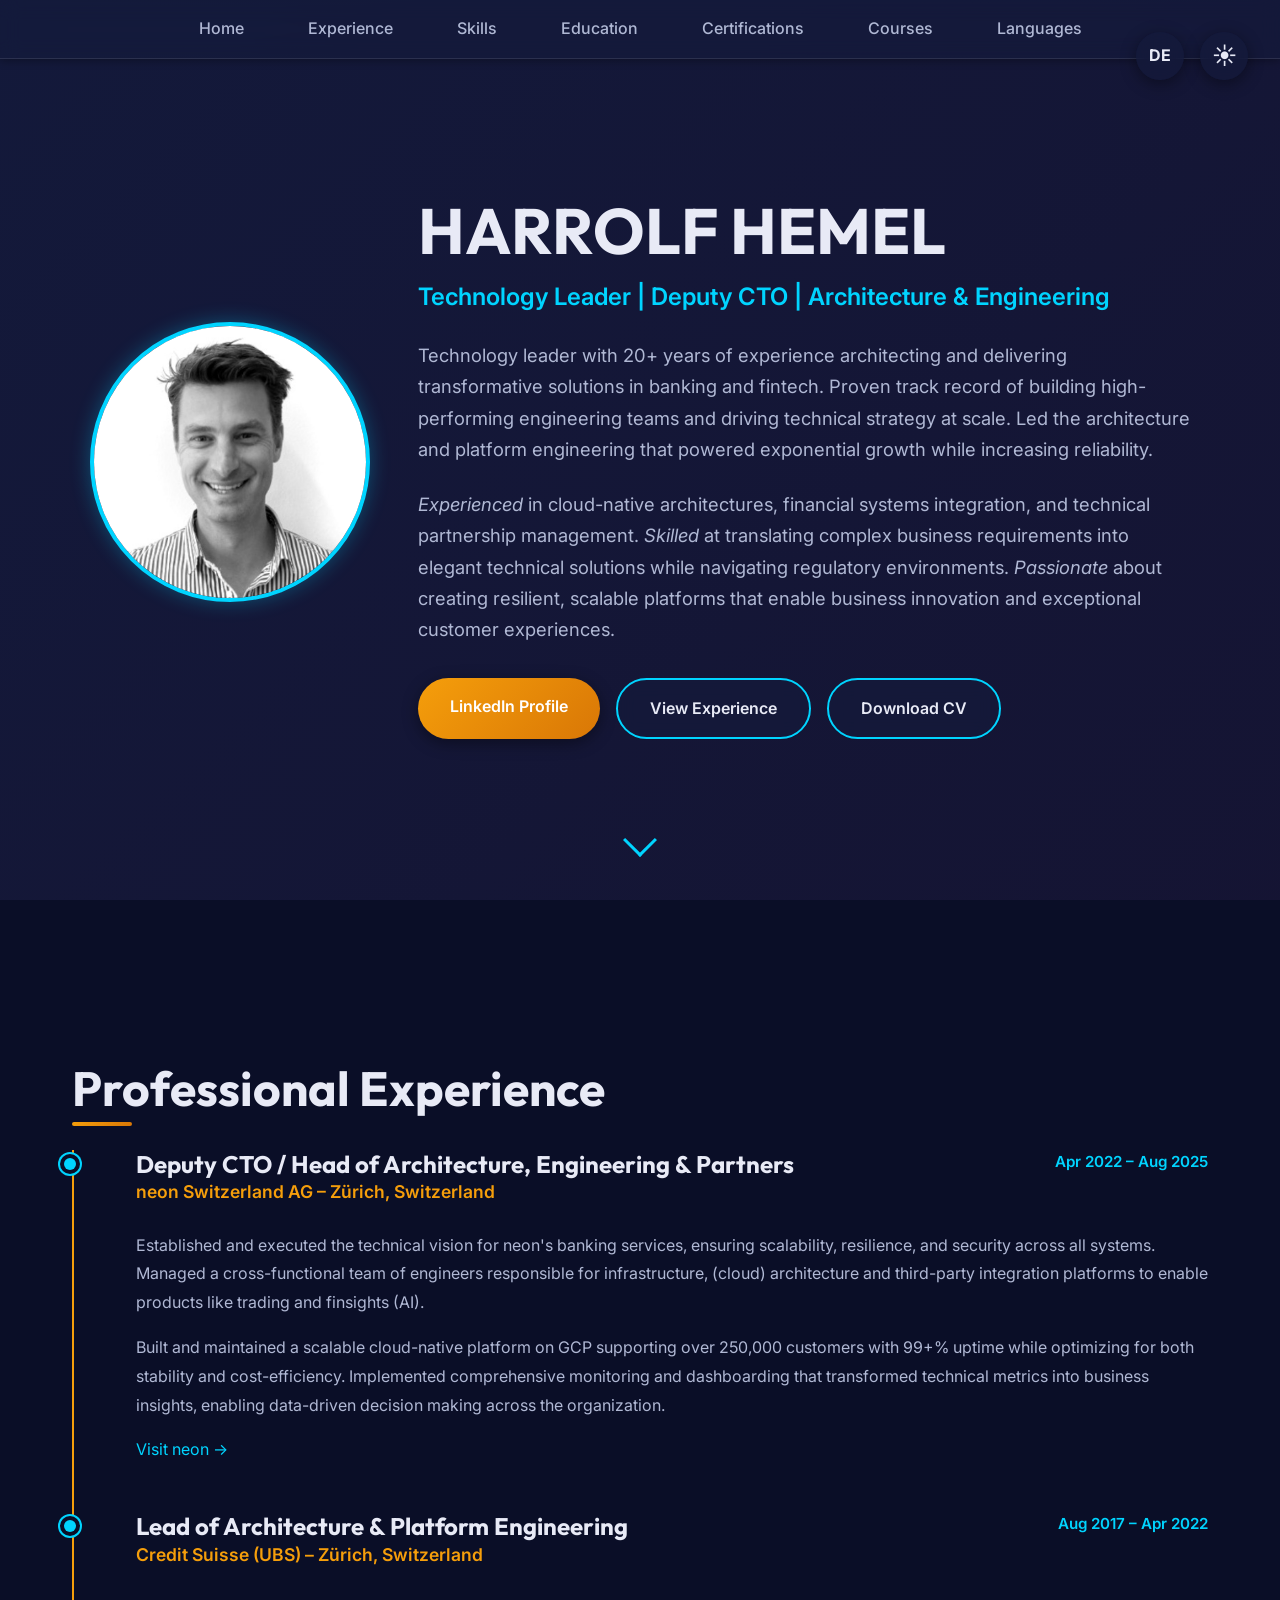
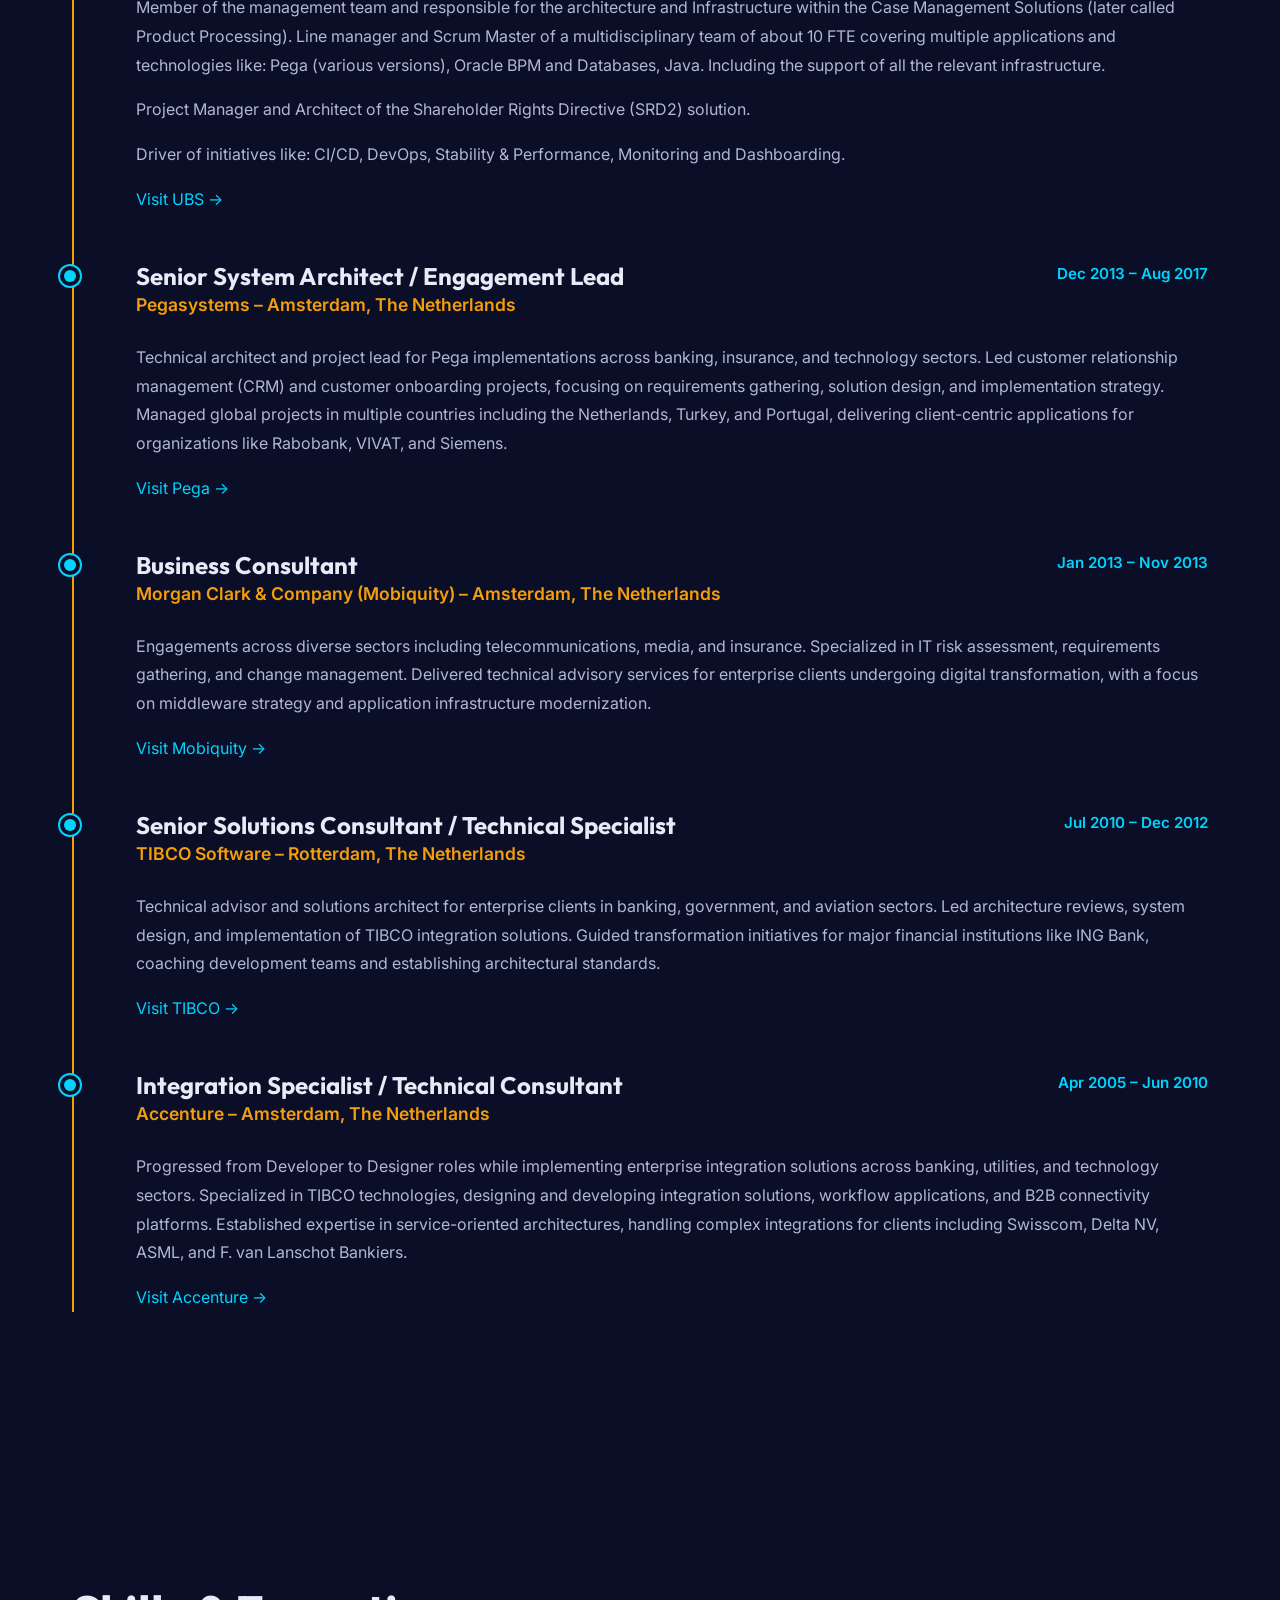
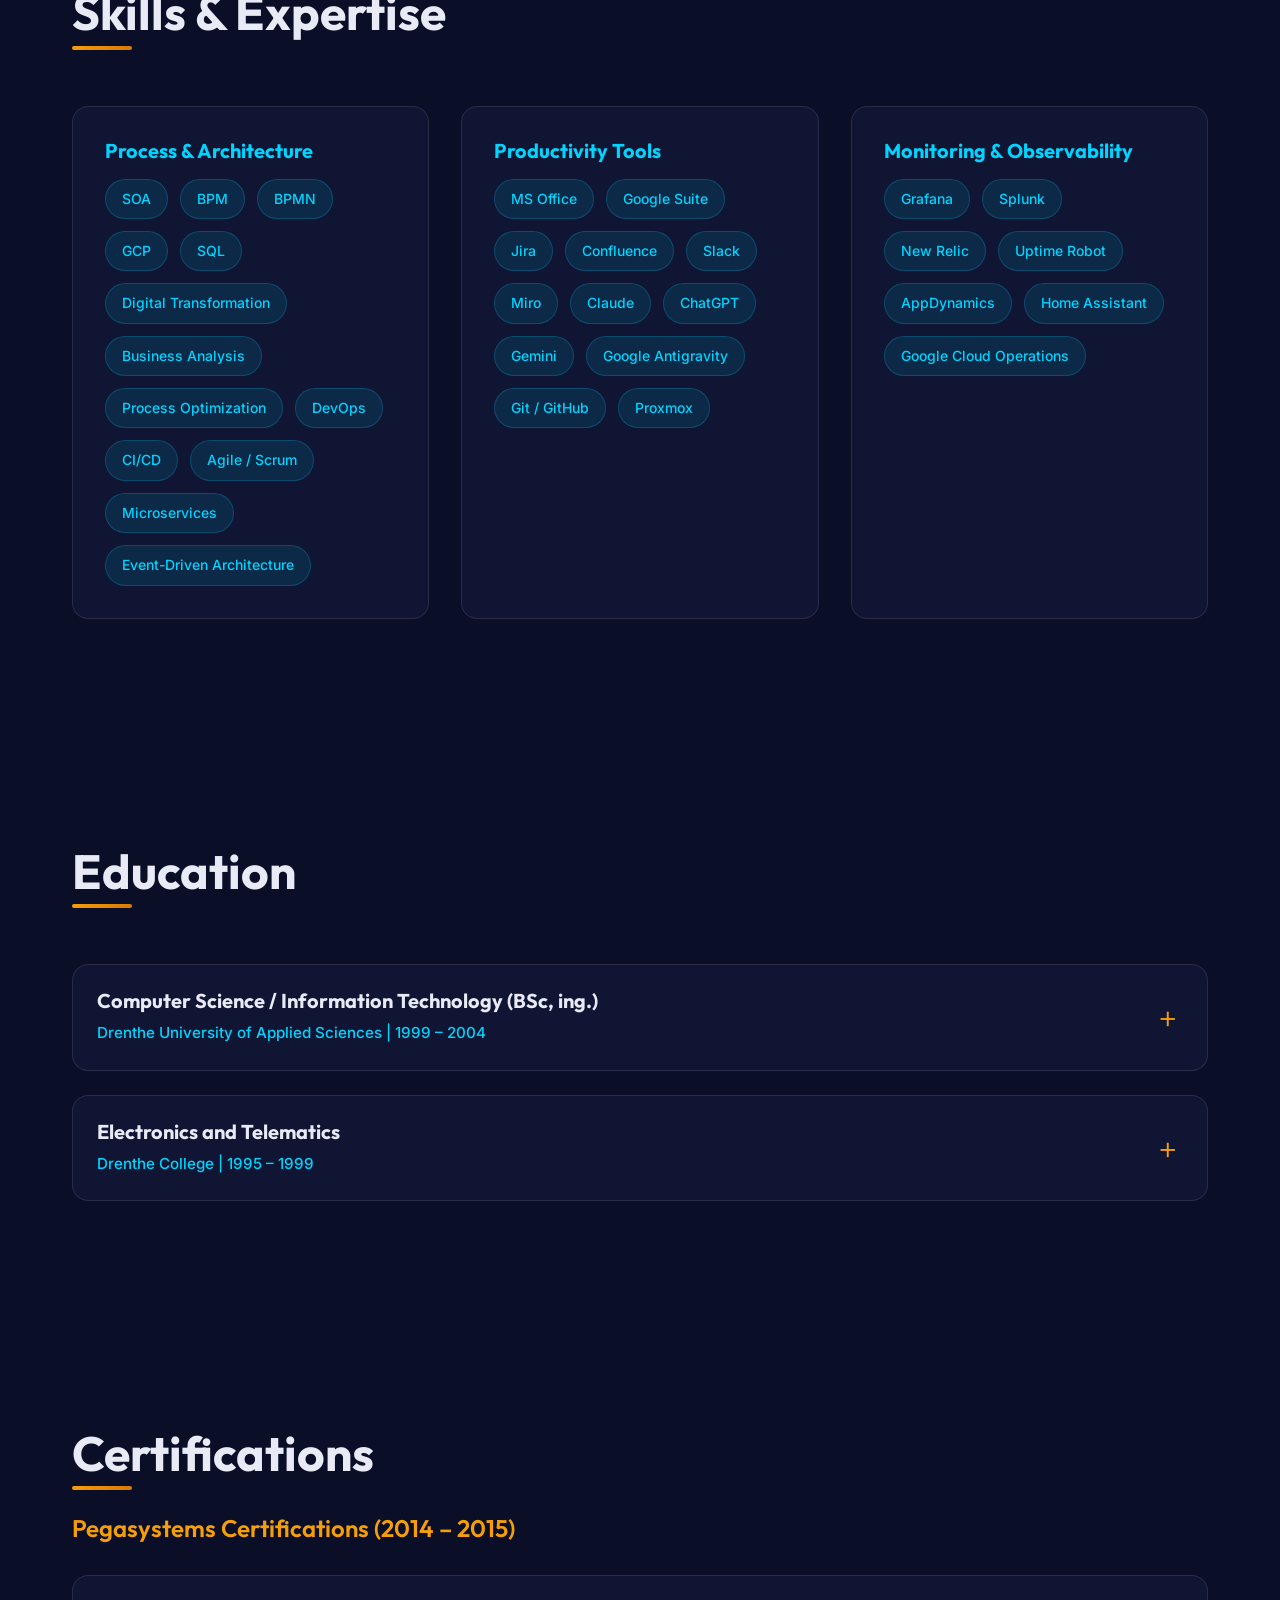
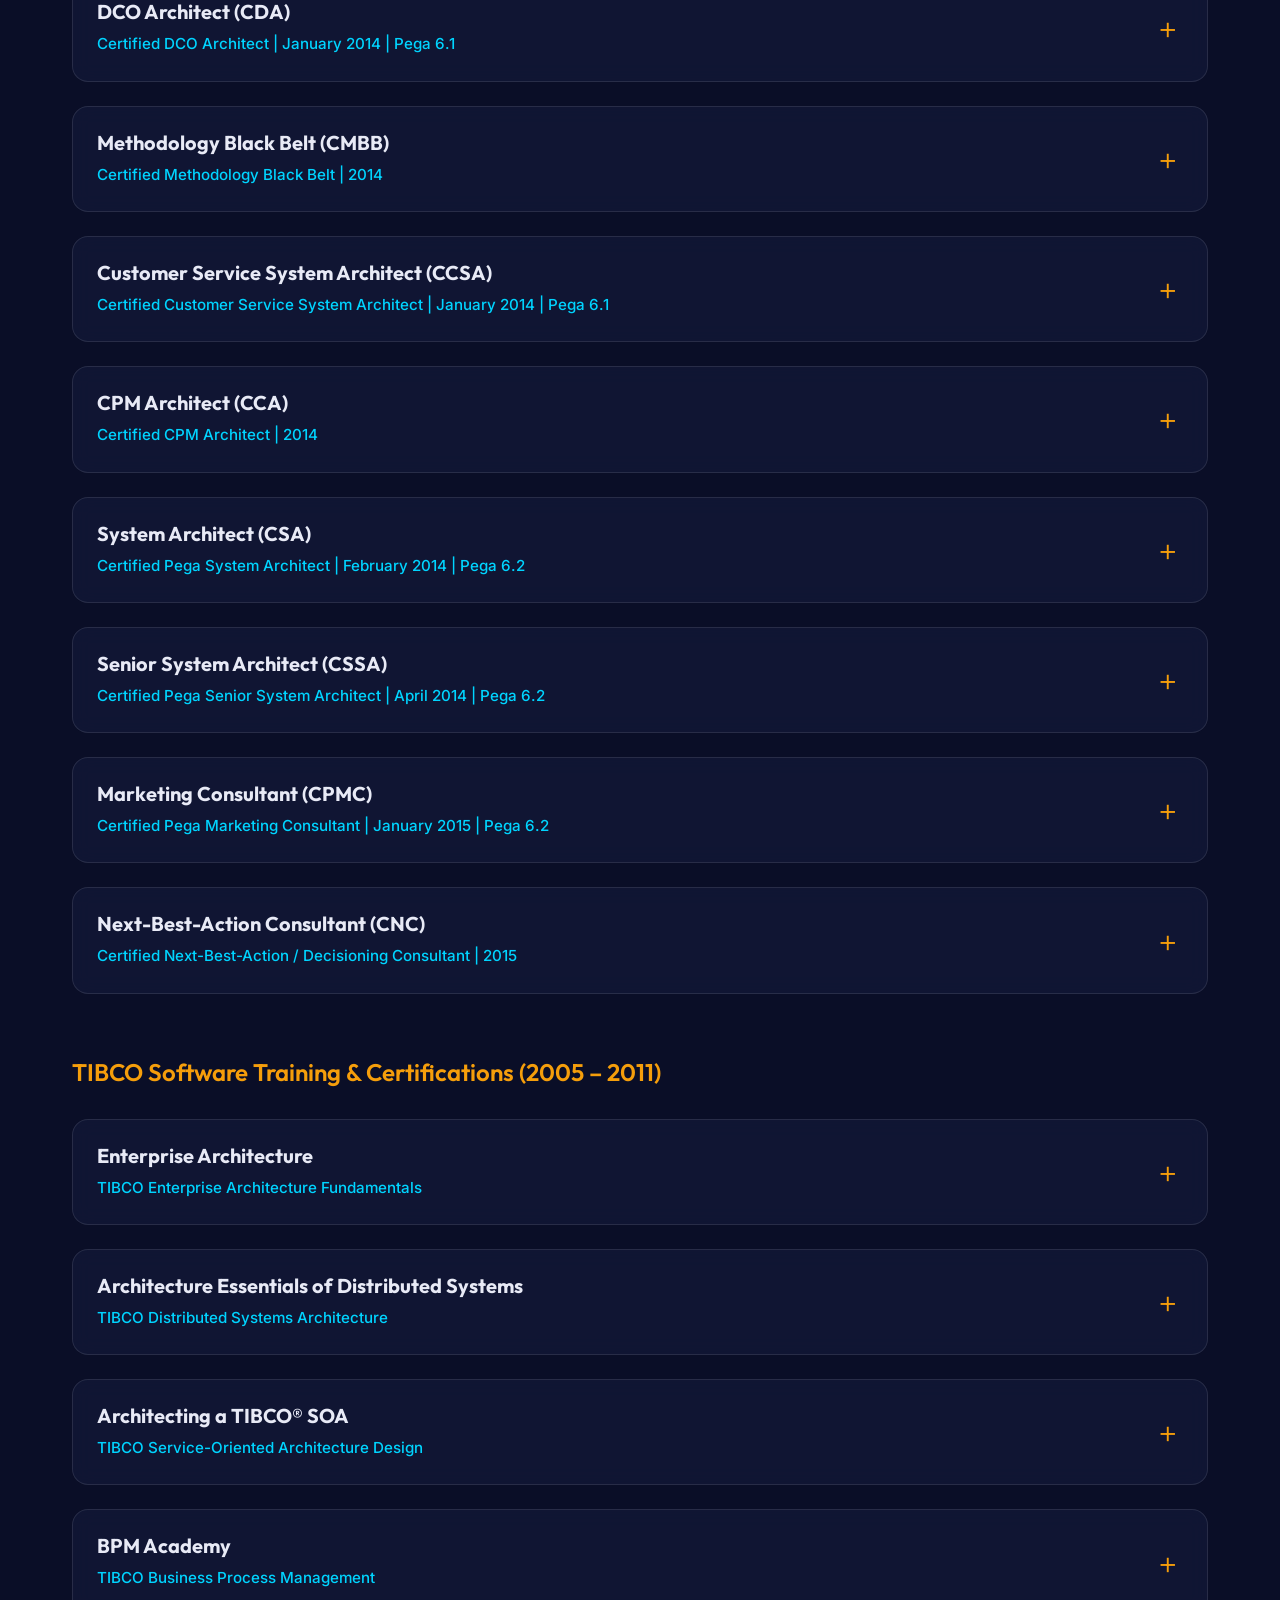
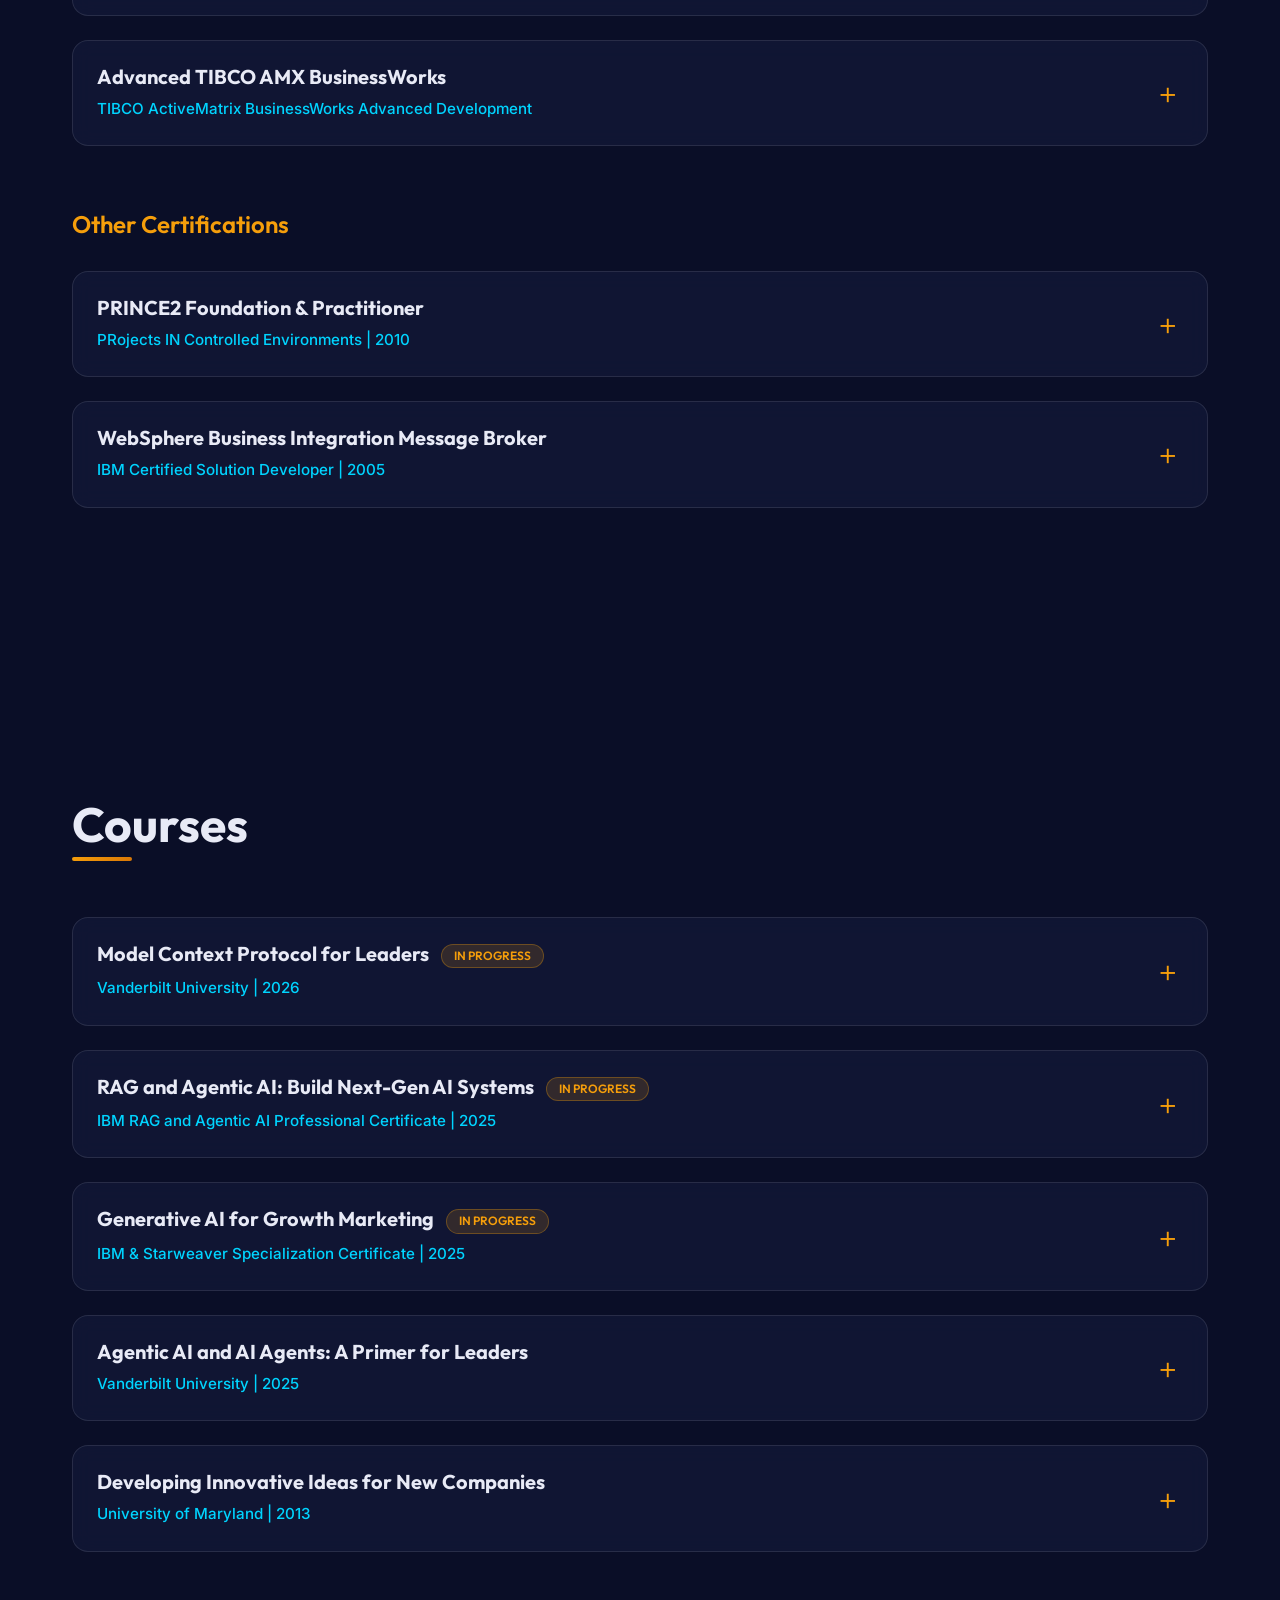
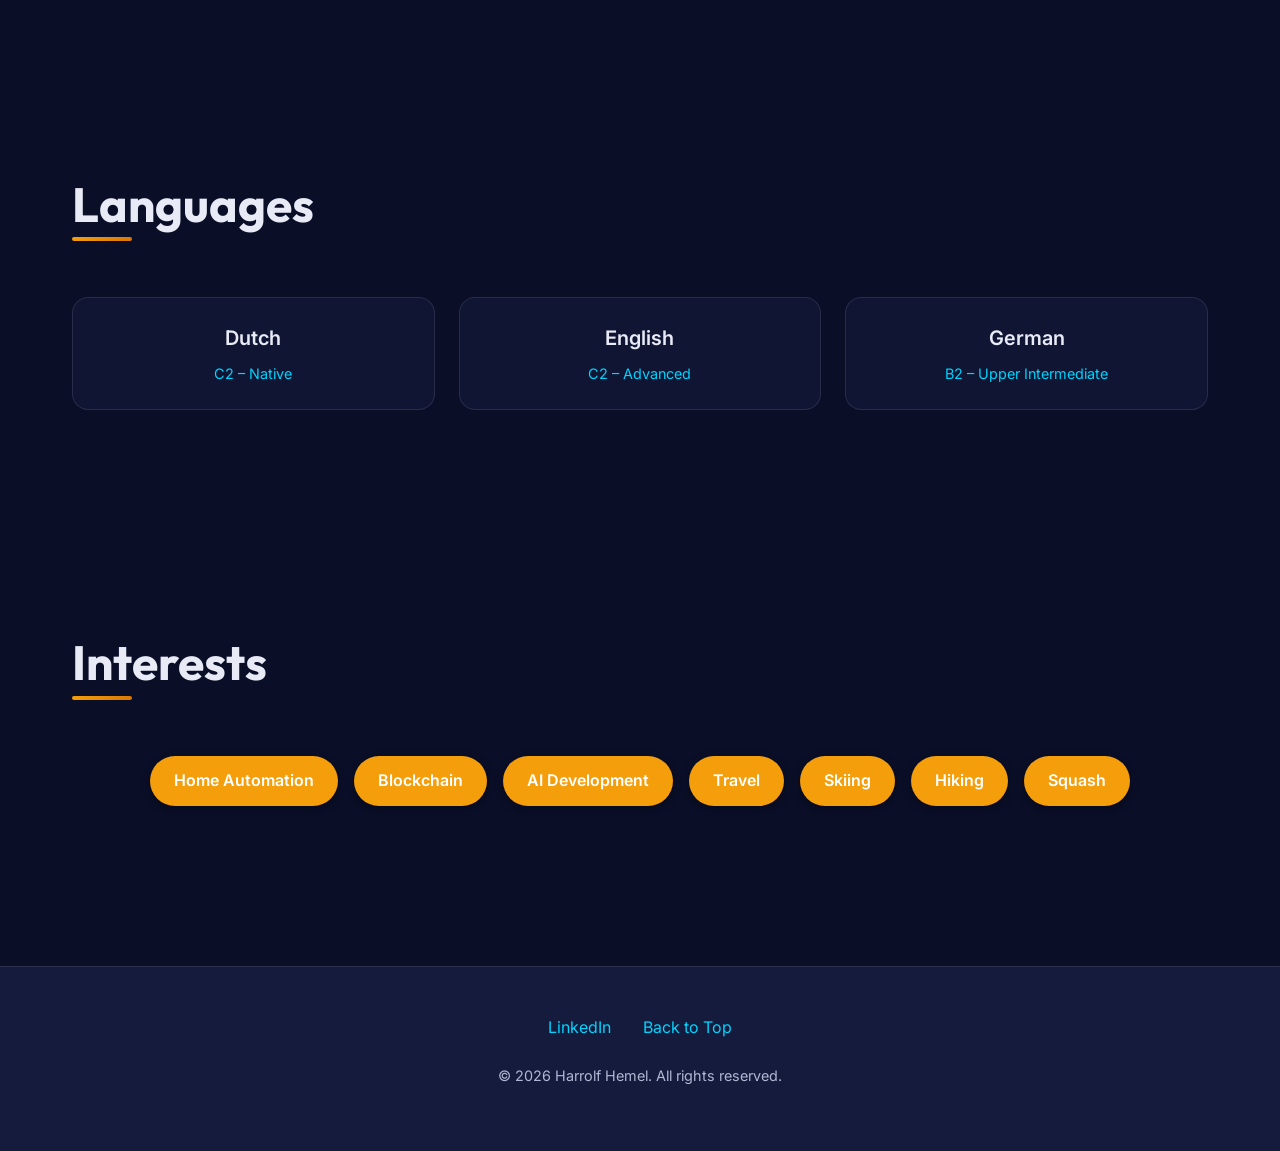
==== index.html @ daae37f2 "Refine light/dark toggle: fix default icon, add theme-color meta, improve a11y, add German localizat" ====
<!DOCTYPE html>
<html lang="en">

<head>
    <meta charset="UTF-8">
    <meta name="viewport" content="width=device-width, initial-scale=1.0">
    <meta name="theme-color" content="#0a0e27">
    <meta name="description"
        content="Harrolf Hemel - Technology leader with 20+ years of experience in banking and fintech. Deputy CTO at neon Switzerland AG.">
    <meta name="keywords" content="Technology Leader, CTO, Banking, Fintech, Cloud Architecture, Engineering">
    <meta name="author" content="Harrolf Hemel">

    <!-- Open Graph / Social Media -->
    <meta property="og:type" content="website">
    <meta property="og:title" content="Harrolf Hemel - Technology Leader">
    <meta property="og:description"
        content="Technology leader with 20+ years of experience architecting and delivering transformative solutions in banking and fintech.">

    <title>Harrolf Hemel - Technology Leader</title>

    <!-- Google Fonts -->
    <link rel="preconnect" href="https://fonts.googleapis.com">
    <link rel="preconnect" href="https://fonts.gstatic.com" crossorigin>
    <link
        href="https://fonts.googleapis.com/css2?family=Inter:wght@400;500;600;700&family=Outfit:wght@600;700;800&display=swap"
        rel="stylesheet">

    <!-- Stylesheet -->
    <link rel="stylesheet" href="style.css">
</head>

<body>
    <!-- Theme Toggle -->
    <div class="theme-toggle" onclick="toggleTheme()" role="button" aria-label="Switch to light theme">
        <span id="theme-icon">☀️</span>
    </div>

    <!-- Language Toggle -->
    <a href="index-de.html" class="lang-toggle" aria-label="Switch to German">
        <span>DE</span>
    </a>

    <!-- Navigation -->
    <nav>
        <ul>
            <li><a href="#home">Home</a></li>
            <li>
                <a href="#experience">Experience</a>
                <ul class="dropdown">
                    <li><a href="#neon">neon Switzerland AG</a></li>
                    <li><a href="#credit-suisse">Credit Suisse (UBS)</a></li>
                    <li><a href="#pegasystems">Pegasystems</a></li>
                    <li><a href="#mobiquity">Morgan Clark & Company</a></li>
                    <li><a href="#tibco-2010">TIBCO Software</a></li>
                    <li><a href="#accenture">Accenture</a></li>
                </ul>
            </li>
            <li>
                <a href="#skills">Skills</a>
                <ul class="dropdown">
                    <li><a href="#process-architecture">Process & Architecture</a></li>
                    <li><a href="#productivity-tools">Productivity Tools</a></li>
                    <li><a href="#monitoring-observability">Monitoring & Observability</a></li>
                </ul>
            </li>
            <li>
                <a href="#education">Education</a>
                <ul class="dropdown">
                    <li><a href="#bachelors-degree">Computer Science (BSc)</a></li>
                    <li><a href="#electronics-telematics">Electronics & Telematics</a></li>
                </ul>
            </li>
            <li>
                <a href="#certifications">Certifications</a>
                <ul class="dropdown">
                    <li><a href="#pega-certs">Pegasystems</a></li>
                    <li><a href="#tibco-certs">TIBCO Software</a></li>
                    <li><a href="#other-certs">Other</a></li>
                </ul>
            </li>
            <li>
                <a href="#courses">Courses</a>
                <ul class="dropdown">
                    <li><a href="#mcp-leaders">Model Context Protocol</a></li>
                    <li><a href="#ibm-rag">IBM RAG & Agentic AI</a></li>
                    <li><a href="#ibm-growth">Gen AI Growth Marketing</a></li>
                    <li><a href="#vanderbilt-agentic">Vanderbilt Agentic AI</a></li>
                    <li><a href="#maryland-entrepreneurship">Maryland Entrepreneurship</a></li>
                </ul>
            </li>
            <li><a href="#languages">Languages</a></li>
        </ul>
    </nav>

    <!-- Hero Section -->
    <section id="home" class="hero">
        <div class="hero-content">
            <div class="hero-image-container">
                <img src="profile_pic.png" alt="Harrolf Hemel" class="hero-image">
            </div>
            <div class="hero-text-content">
                <h1 class="hero-title">HARROLF HEMEL</h1>
                <p class="hero-subtitle">Technology Leader | Deputy CTO | Architecture & Engineering</p>
                <p class="hero-description">
                    Technology leader with 20+ years of experience architecting and delivering transformative solutions
                    in
                    banking and fintech.
                    Proven track record of building high-performing engineering teams and driving technical strategy at
                    scale.
                    Led the architecture and platform engineering that powered exponential growth while increasing
                    reliability.
                </p>
                <p class="hero-description">
                    <em>Experienced</em> in cloud-native architectures, financial systems integration, and technical
                    partnership management.
                    <em>Skilled</em> at translating complex business requirements into elegant technical solutions while
                    navigating regulatory environments.
                    <em>Passionate</em> about creating resilient, scalable platforms that enable business innovation and
                    exceptional customer experiences.
                </p>
                <div class="hero-links">
                    <a href="https://www.linkedin.com/in/harrolf" target="_blank" rel="noopener noreferrer"
                        class="btn btn-primary">
                        LinkedIn Profile
                    </a>
                    <a href="#experience" class="btn btn-secondary">View Experience</a>
                    <a href="Harrolf_Hemel_CV.pdf" target="_blank" class="btn btn-secondary"
                        aria-label="Download CV as PDF">
                        Download CV
                    </a>
                </div>
            </div>
        </div>
        <div class="scroll-indicator">
            <a href="#experience" aria-label="Scroll down">
                <span class="chevron"></span>
            </a>
        </div>
    </section>

    <!-- Experience Section -->
    <section id="experience">
        <div class="container">
            <h2>Professional Experience</h2>
            <div class="timeline">
                <!-- neon Switzerland AG -->
                <div class="timeline-item" id="neon">
                    <div class="timeline-header">
                        <div>
                            <h3 class="timeline-title">Deputy CTO / Head of Architecture, Engineering & Partners</h3>
                            <p class="timeline-company">neon Switzerland AG – Zürich, Switzerland</p>
                        </div>
                        <span class="timeline-period">Apr 2022 – Aug 2025</span>
                    </div>
                    <div class="timeline-description">
                        <p>Established and executed the technical vision for neon's banking services, ensuring
                            scalability, resilience, and security across all systems. Managed a cross-functional team of
                            engineers responsible for infrastructure, (cloud) architecture and third-party integration
                            platforms to enable products like trading and finsights (AI).</p>
                        <p>Built and maintained a scalable cloud-native platform on GCP supporting over 250,000
                            customers with 99+% uptime while optimizing for both stability and cost-efficiency.
                            Implemented comprehensive monitoring and dashboarding that transformed technical metrics
                            into business insights, enabling data-driven decision making across the organization.</p>
                        <p><a href="https://www.neon-free.ch/" target="_blank" rel="noopener noreferrer">Visit neon
                                →</a></p>
                    </div>
                </div>

                <!-- Credit Suisse -->
                <div class="timeline-item" id="credit-suisse">
                    <div class="timeline-header">
                        <div>
                            <h3 class="timeline-title">Lead of Architecture & Platform Engineering</h3>
                            <p class="timeline-company">Credit Suisse (UBS) – Zürich, Switzerland</p>
                        </div>
                        <span class="timeline-period">Aug 2017 – Apr 2022</span>
                    </div>
                    <div class="timeline-description">
                        <p>Member of the management team and responsible for the architecture and Infrastructure within
                            the Case Management Solutions (later called Product Processing). Line manager and Scrum
                            Master of a multidisciplinary team of about 10 FTE covering multiple applications and
                            technologies like: Pega (various versions), Oracle BPM and Databases, Java. Including the
                            support of all the relevant infrastructure.</p>
                        <p>Project Manager and Architect of the Shareholder Rights Directive (SRD2) solution.</p>
                        <p>Driver of initiatives like: CI/CD, DevOps, Stability & Performance, Monitoring and
                            Dashboarding.</p>
                        <p><a href="https://www.ubs.com/" target="_blank" rel="noopener noreferrer">Visit UBS →</a></p>
                    </div>
                </div>

                <!-- Pegasystems -->
                <div class="timeline-item" id="pegasystems">
                    <div class="timeline-header">
                        <div>
                            <h3 class="timeline-title">Senior System Architect / Engagement Lead</h3>
                            <p class="timeline-company">Pegasystems – Amsterdam, The Netherlands</p>
                        </div>
                        <span class="timeline-period">Dec 2013 – Aug 2017</span>
                    </div>
                    <div class="timeline-description">
                        <p>Technical architect and project lead for Pega implementations across banking, insurance, and
                            technology sectors. Led customer relationship management (CRM) and customer onboarding
                            projects, focusing on requirements gathering, solution design, and implementation strategy.
                            Managed global projects in multiple countries including the Netherlands, Turkey, and
                            Portugal, delivering client-centric applications for organizations like Rabobank, VIVAT, and
                            Siemens.</p>
                        <p><a href="https://www.pega.com" target="_blank" rel="noopener noreferrer">Visit Pega →</a></p>
                    </div>
                </div>

                <!-- Morgan Clark & Company -->
                <div class="timeline-item" id="mobiquity">
                    <div class="timeline-header">
                        <div>
                            <h3 class="timeline-title">Business Consultant</h3>
                            <p class="timeline-company">Morgan Clark & Company (Mobiquity) – Amsterdam, The Netherlands
                            </p>
                        </div>
                        <span class="timeline-period">Jan 2013 – Nov 2013</span>
                    </div>
                    <div class="timeline-description">
                        <p>Engagements across diverse sectors including telecommunications, media, and insurance.
                            Specialized in IT risk assessment, requirements gathering, and change management. Delivered
                            technical advisory services for enterprise clients undergoing digital transformation, with a
                            focus on middleware strategy and application infrastructure modernization.</p>
                        <p><a href="https://mobiquitytechnologies.com" target="_blank" rel="noopener noreferrer">Visit
                                Mobiquity →</a></p>
                    </div>
                </div>

                <!-- TIBCO Software -->
                <div class="timeline-item" id="tibco-2010">
                    <div class="timeline-header">
                        <div>
                            <h3 class="timeline-title">Senior Solutions Consultant / Technical Specialist</h3>
                            <p class="timeline-company">TIBCO Software – Rotterdam, The Netherlands</p>
                        </div>
                        <span class="timeline-period">Jul 2010 – Dec 2012</span>
                    </div>
                    <div class="timeline-description">
                        <p>Technical advisor and solutions architect for enterprise clients in banking, government, and
                            aviation sectors. Led architecture reviews, system design, and implementation of TIBCO
                            integration solutions. Guided transformation initiatives for major financial institutions
                            like ING Bank, coaching development teams and establishing architectural standards.</p>
                        <p><a href="https://www.tibco.com" target="_blank" rel="noopener noreferrer">Visit TIBCO →</a>
                        </p>
                    </div>
                </div>

                <!-- Accenture -->
                <div class="timeline-item" id="accenture">
                    <div class="timeline-header">
                        <div>
                            <h3 class="timeline-title">Integration Specialist / Technical Consultant</h3>
                            <p class="timeline-company">Accenture – Amsterdam, The Netherlands</p>
                        </div>
                        <span class="timeline-period">Apr 2005 – Jun 2010</span>
                    </div>
                    <div class="timeline-description">
                        <p>Progressed from Developer to Designer roles while implementing enterprise integration
                            solutions across banking, utilities, and technology sectors. Specialized in TIBCO
                            technologies, designing and developing integration solutions, workflow applications, and B2B
                            connectivity platforms. Established expertise in service-oriented architectures, handling
                            complex integrations for clients including Swisscom, Delta NV, ASML, and F. van Lanschot
                            Bankiers.</p>
                        <p><a href="https://www.accenture.com/" target="_blank" rel="noopener noreferrer">Visit
                                Accenture →</a></p>
                    </div>
                </div>
            </div>
        </div>
    </section>

    <!-- Skills Section -->
    <section id="skills">
        <div class="container">
            <h2>Skills & Expertise</h2>
            <div class="skills-grid">
                <div class="skill-category" id="process-architecture">
                    <h3>Process & Architecture</h3>
                    <div class="skill-tags">
                        <span class="skill-tag">SOA</span>
                        <span class="skill-tag">BPM</span>
                        <span class="skill-tag">BPMN</span>
                        <span class="skill-tag">GCP</span>
                        <span class="skill-tag">SQL</span>
                        <span class="skill-tag">Digital Transformation</span>
                        <span class="skill-tag">Business Analysis</span>
                        <span class="skill-tag">Process Optimization</span>
                        <span class="skill-tag">DevOps</span>
                        <span class="skill-tag">CI/CD</span>
                        <span class="skill-tag">Agile / Scrum</span>
                        <span class="skill-tag">Microservices</span>
                        <span class="skill-tag">Event-Driven Architecture</span>
                    </div>
                </div>
                <div class="skill-category" id="productivity-tools">
                    <h3>Productivity Tools</h3>
                    <div class="skill-tags">
                        <span class="skill-tag">MS Office</span>
                        <span class="skill-tag">Google Suite</span>
                        <span class="skill-tag">Jira</span>
                        <span class="skill-tag">Confluence</span>
                        <span class="skill-tag">Slack</span>
                        <span class="skill-tag">Miro</span>
                        <span class="skill-tag">Claude</span>
                        <span class="skill-tag">ChatGPT</span>
                        <span class="skill-tag">Gemini</span>
                        <span class="skill-tag">Google Antigravity</span>
                        <span class="skill-tag">Git / GitHub</span>
                        <span class="skill-tag">Proxmox</span>
                    </div>
                </div>
                <div class="skill-category" id="monitoring-observability">
                    <h3>Monitoring & Observability</h3>
                    <div class="skill-tags">
                        <span class="skill-tag">Grafana</span>
                        <span class="skill-tag">Splunk</span>
                        <span class="skill-tag">New Relic</span>
                        <span class="skill-tag">Uptime Robot</span>
                        <span class="skill-tag">AppDynamics</span>
                        <span class="skill-tag">Home Assistant</span>
                        <span class="skill-tag">Google Cloud Operations</span>
                    </div>
                </div>
            </div>
        </div>
    </section>

    <!-- Education Section -->
    <section id="education">
        <div class="container">
            <h2>Education</h2>
            <div class="certifications-grid">
                <!-- Computer Science / IT Degree -->
                <div class="certification-card" id="bachelors-degree">
                    <div class="certification-header" onclick="toggleCertification(this)">
                        <div>
                            <h4 class="certification-title">Computer Science / Information Technology (BSc, ing.)</h4>
                            <p class="certification-subtitle">Drenthe University of Applied Sciences | 1999 – 2004</p>
                        </div>
                        <span class="expand-icon">+</span>
                    </div>
                    <div class="certification-details">
                        <p>Four-year HBO (Hoger Beroepsonderwijs) bachelor's degree programme in Computer Science and
                            Information Technology at Hogeschool Drenthe—a vocational university in the province of
                            Drenthe, Netherlands, with campuses across Assen, Emmen, and Meppel (merged with CHN
                            University of Applied Sciences in 2008 to form Stenden Hogeschool, now NHL Stenden).</p>
                        <p>Comprehensive curriculum encompassing software engineering fundamentals, system analysis and
                            design, database management systems, and programming methodologies. Core studies included
                            object-oriented programming, data structures and algorithms, information systems
                            development, network infrastructure, and systems administration. Emphasis on practical
                            project-based learning with industry-relevant applications, combining theoretical
                            foundations with hands-on technical skills development.</p>
                        <p>The programme delivered competencies across the information systems lifecycle: requirements
                            analysis, system design, implementation, testing, and maintenance. Additional focus on
                            emerging technologies of the era including web development, distributed systems, and
                            enterprise application integration. Graduation project (afstudeerstage) involved applying
                            acquired knowledge in a professional setting, bridging academic learning with industry
                            practice.</p>
                        <p>The <strong>"ing."</strong> (ingenieur) title is a legally protected professional engineering
                            designation in the Netherlands, awarded upon completion of an HBO-level technical degree
                            programme.</p>
                    </div>
                </div>

                <!-- Electronics and Telematics -->
                <div class="certification-card" id="electronics-telematics">
                    <div class="certification-header" onclick="toggleCertification(this)">
                        <div>
                            <h4 class="certification-title">Electronics and Telematics</h4>
                            <p class="certification-subtitle">Drenthe College | 1995 – 1999</p>
                        </div>
                        <span class="expand-icon">+</span>
                    </div>
                    <div class="certification-details">
                        <p>Four-year MBO (Middelbaar Beroepsonderwijs) vocational education programme in Electronics and
                            Telematics at Drenthe College—a regional vocational training centre (ROC) in the province of
                            Drenthe, Netherlands. This technical qualification provided foundational expertise in both
                            electronics engineering and telecommunications systems.</p>
                        <p>The <strong>Electronics</strong> component covered electrical circuit theory, analogue and
                            digital electronics, electronic components and systems, measurement techniques, circuit
                            design, and troubleshooting methodologies. Hands-on training included working with
                            electronic test equipment, interpreting technical schematics, and installing, maintaining,
                            and repairing electronic systems and installations.</p>
                        <p>The <strong>Telematics</strong> (telecommunications + informatics) specialisation focused on
                            the convergence of telecommunications and information technology—covering data
                            communications, network protocols, transmission technologies, telephony systems, and the
                            infrastructure enabling electronic information exchange. This included both copper and early
                            fibre-optic technologies, signalling systems, and the emerging digital telecommunications
                            landscape of the late 1990s.</p>
                        <p>The combined programme provided a solid technical foundation bridging hardware electronics
                            with communications technology—skills directly applicable to the rapidly evolving ICT sector
                            and serving as an ideal preparation for subsequent higher education in Computer Science.</p>
                    </div>
                </div>
            </div>
        </div>
    </section>

    <!-- Certifications Section -->
    <section id="certifications">
        <div class="container">
            <h2>Certifications</h2>

            <!-- Pegasystems Certifications -->
            <div class="certification-group" id="pega-certs">
                <h3 class="certification-group-title">Pegasystems Certifications (2014 – 2015)</h3>
                <div class="certifications-grid">
                    <!-- DCO Architect -->
                    <div class="certification-card" id="pega-dco">
                        <div class="certification-header" onclick="toggleCertification(this)">
                            <div>
                                <h4 class="certification-title">DCO Architect (CDA)</h4>
                                <p class="certification-subtitle">Certified DCO Architect | January 2014 | Pega 6.1</p>
                            </div>
                            <span class="expand-icon">+</span>
                        </div>
                        <div class="certification-details">
                            <p>Specialized in Pega's Directly Capture Objectives (DCO) methodology—a collaborative
                                discipline enabling business and IT alignment throughout the application lifecycle.
                                Expertise in facilitating DCO sessions that directly capture business requirements into
                                Pega Platform, eliminating translation errors and accelerating delivery. Proficient in
                                leveraging visual tools within App Studio to model case lifecycles, workflows, and user
                                interfaces in real-time with stakeholders. Skilled at orchestrating cross-functional
                                teams through the Discover, Prepare, Build, and Adopt phases of Pega Express delivery.
                            </p>
                        </div>
                    </div>

                    <!-- Methodology Black Belt -->
                    <div class="certification-card" id="pega-cmbb">
                        <div class="certification-header" onclick="toggleCertification(this)">
                            <div>
                                <h4 class="certification-title">Methodology Black Belt (CMBB)</h4>
                                <p class="certification-subtitle">Certified Methodology Black Belt | 2014</p>
                            </div>
                            <span class="expand-icon">+</span>
                        </div>
                        <div class="certification-details">
                            <p>Advanced certification validating deep expertise in Pegasystems' implementation
                                methodologies, including Pega Express and SmartBPM. Proficient in the Project
                                Methodology Framework (PMF) and Test Management Framework (TMF). Skilled at guiding
                                project teams through agile, iterative delivery models while ensuring adherence to the
                                Ten Guardrails to Success. Expertise in defining project scope, managing backlogs, and
                                facilitating stakeholder alignment between business and technical resources throughout
                                the implementation lifecycle.</p>
                        </div>
                    </div>

                    <!-- Customer Service System Architect -->
                    <div class="certification-card" id="pega-ccsa">
                        <div class="certification-header" onclick="toggleCertification(this)">
                            <div>
                                <h4 class="certification-title">Customer Service System Architect (CCSA)</h4>
                                <p class="certification-subtitle">Certified Customer Service System Architect | January
                                    2014 | Pega 6.1</p>
                            </div>
                            <span class="expand-icon">+</span>
                        </div>
                        <div class="certification-details">
                            <p>Specialized certification for implementing Pega Customer Service solutions on top of the
                                core Pega Platform. Expertise in designing and building omni-channel contact center
                                applications, case management workflows, and customer service desktop configurations.
                                Proficient in leveraging Pega's out-of-the-box Customer Service framework to create
                                unified agent experiences, optimize service interactions, and enable intelligent routing
                                and work distribution.</p>
                        </div>
                    </div>

                    <!-- CPM Architect -->
                    <div class="certification-card" id="pega-cca">
                        <div class="certification-header" onclick="toggleCertification(this)">
                            <div>
                                <h4 class="certification-title">CPM Architect (CCA)</h4>
                                <p class="certification-subtitle">Certified CPM Architect | 2014</p>
                            </div>
                            <span class="expand-icon">+</span>
                        </div>
                        <div class="certification-details">
                            <p>Certification for System Architects focused on deploying Pega's Customer Process Manager
                                contact center solutions. Expertise in configuring and extending the CPM framework for
                                enterprise contact center environments, including workforce intelligence, interaction
                                management, and service-level optimization. Skilled at implementing customer-centric
                                process flows that bridge front-office service delivery with back-office case
                                resolution.</p>
                        </div>
                    </div>

                    <!-- System Architect -->
                    <div class="certification-card" id="pega-csa">
                        <div class="certification-header" onclick="toggleCertification(this)">
                            <div>
                                <h4 class="certification-title">System Architect (CSA)</h4>
                                <p class="certification-subtitle">Certified Pega System Architect | February 2014 | Pega
                                    6.2</p>
                            </div>
                            <span class="expand-icon">+</span>
                        </div>
                        <div class="certification-details">
                            <p>Foundation-level certification validating core competency in Pega application development
                                using the Pega Platform's low-code, model-driven environment. Proficient in case
                                lifecycle management, data modeling, process automation, and user interface design using
                                App Studio and Dev Studio. Skilled in configuring rules, building integrations, and
                                applying Pega's guardrails for maintainable application architecture. Expertise spans
                                the Pega Infinity platform including Constellation UI, cloud deployment models, and
                                GenAI-powered development tools.</p>
                        </div>
                    </div>

                    <!-- Senior System Architect -->
                    <div class="certification-card" id="pega-cssa">
                        <div class="certification-header" onclick="toggleCertification(this)">
                            <div>
                                <h4 class="certification-title">Senior System Architect (CSSA)</h4>
                                <p class="certification-subtitle">Certified Pega Senior System Architect | April 2014 |
                                    Pega 6.2</p>
                            </div>
                            <span class="expand-icon">+</span>
                        </div>
                        <div class="certification-details">
                            <p>Advanced technical certification building upon CSA foundations with expertise in
                                scalable, enterprise-grade application design. Specialized in advanced rule development,
                                reusable component architecture, system integration patterns, and performance
                                optimization. Proficient in mentoring development teams, leading technical design
                                sessions, and ensuring applications comply with Pega best practices. Skilled at
                                implementing complex case hierarchies, sophisticated data structures, and
                                enterprise-level security configurations.</p>
                        </div>
                    </div>

                    <!-- Marketing Consultant -->
                    <div class="certification-card" id="pega-cpmc">
                        <div class="certification-header" onclick="toggleCertification(this)">
                            <div>
                                <h4 class="certification-title">Marketing Consultant (CPMC)</h4>
                                <p class="certification-subtitle">Certified Pega Marketing Consultant | January 2015 |
                                    Pega 6.2</p>
                            </div>
                            <span class="expand-icon">+</span>
                        </div>
                        <div class="certification-details">
                            <p>Specialized certification for professionals implementing Pega Marketing solutions within
                                the Customer Decision Hub ecosystem. Expertise in designing and executing marketing
                                campaigns, customer segmentation strategies, and treatment configurations across inbound
                                and outbound channels. Proficient in leveraging Pega's marketing framework to balance
                                customer needs with business objectives through targeted offers and personalized
                                communications.</p>
                        </div>
                    </div>

                    <!-- Next-Best-Action Consultant -->
                    <div class="certification-card" id="pega-cnc">
                        <div class="certification-header" onclick="toggleCertification(this)">
                            <div>
                                <h4 class="certification-title">Next-Best-Action Consultant (CNC)</h4>
                                <p class="certification-subtitle">Certified Next-Best-Action / Decisioning Consultant |
                                    2015</p>
                            </div>
                            <span class="expand-icon">+</span>
                        </div>
                        <div class="certification-details">
                            <p>Expert certification in Pega Customer Decision Hub (CDH) for designing AI-powered,
                                real-time decisioning strategies. Proficient in configuring Next-Best-Action frameworks,
                                predictive analytics models, and adaptive learning strategies that deliver personalized
                                customer experiences across omni-channel touchpoints. Skilled at implementing decision
                                strategies using the Next-Best-Action Designer, simulating outcomes with Visual Business
                                Director, and integrating decisioning capabilities with CRM and marketing platforms.
                                Expertise in balancing customer empathy with business value optimization.</p>
                        </div>
                    </div>
                </div>
            </div>

            <!-- TIBCO Certifications -->
            <div class="certification-group" id="tibco-certs">
                <h3 class="certification-group-title">TIBCO Software Training & Certifications (2005 – 2011)</h3>
                <div class="certifications-grid">
                    <!-- Enterprise Architecture -->
                    <div class="certification-card" id="tibco-ea">
                        <div class="certification-header" onclick="toggleCertification(this)">
                            <div>
                                <h4 class="certification-title">Enterprise Architecture</h4>
                                <p class="certification-subtitle">TIBCO Enterprise Architecture Fundamentals</p>
                            </div>
                            <span class="expand-icon">+</span>
                        </div>
                        <div class="certification-details">
                            <p>Comprehensive training in architecting enterprise-scale solutions using the TIBCO product
                                suite. Expertise in applying reference architectures and design patterns to solve common
                                SOA and system integration challenges. Proficient in understanding the architectural
                                roles of TIBCO EMS (Enterprise Message Service), ActiveMatrix, ActiveMatrix BPM, and
                                BusinessEvents within enterprise environments. Skilled at bridging business process
                                requirements with technical implementation perspectives, constructing solution
                                architectures from proven reference patterns, and ensuring alignment between IT
                                infrastructure and organizational objectives. Knowledge encompasses SCA (Service
                                Component Architecture) notation, policies, mediations, and the strategic selection of
                                TIBCO components for specific enterprise integration scenarios.</p>
                        </div>
                    </div>

                    <!-- Architecture Essentials of Distributed Systems -->
                    <div class="certification-card" id="tibco-distributed">
                        <div class="certification-header" onclick="toggleCertification(this)">
                            <div>
                                <h4 class="certification-title">Architecture Essentials of Distributed Systems</h4>
                                <p class="certification-subtitle">TIBCO Distributed Systems Architecture</p>
                            </div>
                            <span class="expand-icon">+</span>
                        </div>
                        <div class="certification-details">
                            <p>Deep expertise in the fundamental principles and patterns for designing distributed,
                                service-oriented applications. Proficient in addressing the architectural challenges
                                inherent to distributed computing, including fault tolerance, load balancing, message
                                delivery guarantees, and transactional integrity across distributed components.
                                Understanding of communication patterns (request-reply, fire-and-forget,
                                publish-subscribe), operation semantics, and binding configurations. Skilled at
                                designing scalable, reliable distributed architectures that account for network latency,
                                partial failures, and data consistency requirements across heterogeneous enterprise
                                environments.</p>
                        </div>
                    </div>

                    <!-- Architecting a TIBCO SOA -->
                    <div class="certification-card" id="tibco-soa">
                        <div class="certification-header" onclick="toggleCertification(this)">
                            <div>
                                <h4 class="certification-title">Architecting a TIBCO® SOA</h4>
                                <p class="certification-subtitle">TIBCO Service-Oriented Architecture Design</p>
                            </div>
                            <span class="expand-icon">+</span>
                        </div>
                        <div class="certification-details">
                            <p>Specialized training in designing and implementing Service-Oriented Architecture
                                solutions using the TIBCO technology stack. Expertise in leveraging TIBCO ActiveMatrix
                                Service Grid and Service Bus as the core foundation for enterprise SOA implementations.
                                Proficient in service interface design, service composition, orchestration patterns, and
                                governance frameworks. Skilled at applying SOA principles to create loosely-coupled,
                                reusable services that enable business agility, reduce integration complexity, and
                                facilitate enterprise-wide interoperability. Knowledge includes WSDL design, SOAP/REST
                                service patterns, JMS messaging integration, and ESB (Enterprise Service Bus)
                                implementation strategies.</p>
                        </div>
                    </div>

                    <!-- BPM Academy -->
                    <div class="certification-card" id="tibco-bpm">
                        <div class="certification-header" onclick="toggleCertification(this)">
                            <div>
                                <h4 class="certification-title">BPM Academy</h4>
                                <p class="certification-subtitle">TIBCO Business Process Management</p>
                            </div>
                            <span class="expand-icon">+</span>
                        </div>
                        <div class="certification-details">
                            <p>Comprehensive certification in TIBCO ActiveMatrix BPM—a unified platform for automating
                                business processes, managing workforce task distribution, and delivering actionable
                                insight into process performance. Proficient in process modeling using BPMN 2.0,
                                developing business process applications in TIBCO Business Studio, and deploying to the
                                ActiveMatrix BPM runtime environment. Expertise in organization modeling, user task
                                design, form development, and process-as-a-service (PAAS) implementation. Skilled at
                                enabling business experts to collaborate with IT through iterative development
                                approaches, separating process logic from workforce management to optimize resource
                                utilization, and implementing event-driven process automation for digital business
                                transformation.</p>
                        </div>
                    </div>

                    <!-- Advanced TIBCO AMX BusinessWorks -->
                    <div class="certification-card">
                        <div class="certification-header" onclick="toggleCertification(this)">
                            <div>
                                <h4 class="certification-title">Advanced TIBCO AMX BusinessWorks</h4>
                                <p class="certification-subtitle">TIBCO ActiveMatrix BusinessWorks Advanced Development
                                </p>
                            </div>
                            <span class="expand-icon">+</span>
                        </div>
                        <div class="certification-details">
                            <p>Advanced certification in TIBCO ActiveMatrix BusinessWorks—the enterprise integration
                                platform providing model-driven development for connecting applications, data sources,
                                APIs, and services. Expertise beyond foundational concepts encompassing advanced
                                integration patterns, complex data transformations, sophisticated error handling, and
                                enterprise-scale deployment configurations. Proficient in designing fault-tolerant,
                                highly-available integration solutions using clustering, load balancing, and failover
                                mechanisms. Skilled in implementing SOAP and RESTful web services, JMS messaging with
                                TIBCO EMS, database adapters, and custom Java extensions. Knowledge includes advanced
                                debugging techniques, performance optimization, deployment automation using
                                Docker/Kubernetes, and integration with cloud environments. Experienced in building
                                complex orchestration flows, implementing security patterns, and ensuring compliance
                                with enterprise architecture standards.</p>
                        </div>
                    </div>
                </div>
            </div>

            <!-- Other Certifications -->
            <div class="certification-group" id="other-certs">
                <h3 class="certification-group-title">Other Certifications</h3>
                <div class="certifications-grid">
                    <div class="certification-card">
                        <div class="certification-header" onclick="toggleCertification(this)">
                            <div>
                                <h4 class="certification-title">PRINCE2 Foundation & Practitioner</h4>
                                <p class="certification-subtitle">PRojects IN Controlled Environments | 2010</p>
                            </div>
                            <span class="expand-icon">+</span>
                        </div>
                        <div class="certification-details">
                            <p>Dual-level certification in PRINCE2—the globally recognized, process-based project
                                management methodology originally developed by the UK Government's Central Computer and
                                Telecommunications Agency (CCTA), later the Office of Government Commerce (OGC), and now
                                maintained by AXELOS. PRINCE2 provides a structured, scalable framework for managing
                                projects of any size, complexity, or industry sector within controlled environments.</p>
                            <p><strong>Foundation Level</strong> validates comprehensive understanding of the PRINCE2
                                methodology, including mastery of its core framework: the 7 Principles (continued
                                business justification, learn from experience, defined roles and responsibilities,
                                manage by stages, manage by exception, focus on products, and tailor to suit the project
                                environment), the 7 Themes (business case, organization, quality, plans, risk, change,
                                and progress), and the 7 Processes (starting up a project, directing a project,
                                initiating a project, controlling a stage, managing product delivery, managing stage
                                boundaries, and closing a project). Proficient in understanding the inputs, outputs, and
                                management products across the project lifecycle.</p>
                            <p><strong>Practitioner Level</strong> demonstrates the ability to apply and tailor PRINCE2
                                methodology to real-world project scenarios. Expertise in adapting the framework to suit
                                specific project environments while maintaining the integrity of its principles. Skilled
                                at implementing stage-gate controls, managing by exception through defined tolerances,
                                maintaining continuous business justification, and ensuring product-focused delivery.
                                Proficient in establishing appropriate governance structures, defining clear
                                accountability through the project board, and managing risk and change within controlled
                                parameters. Capable of integrating lessons learned throughout the project lifecycle and
                                ensuring alignment between project objectives and organizational strategy.</p>
                        </div>
                    </div>

                    <!-- IBM WebSphere Certification -->
                    <div class="certification-card">
                        <div class="certification-header" onclick="toggleCertification(this)">
                            <div>
                                <h4 class="certification-title">WebSphere Business Integration Message Broker</h4>
                                <p class="certification-subtitle">IBM Certified Solution Developer | 2005</p>
                            </div>
                            <span class="expand-icon">+</span>
                        </div>
                        <div class="certification-details">
                            <p>Certification in IBM's enterprise integration platform—the middleware solution that
                                evolved through MQSeries Integrator (MQSI), WebSphere MQ Integrator, WebSphere Business
                                Integration Message Broker (WBIMB), WebSphere Message Broker (WMB), IBM Integration Bus
                                (IIB), and is now known as IBM App Connect Enterprise (ACE). This technology serves as
                                an Enterprise Service Bus (ESB) enabling business information to flow seamlessly between
                                disparate applications across multiple hardware and software platforms.</p>
                            <p>Expertise in utilizing the connectivity, transformation, and mediation capabilities of
                                the Message Broker platform. Proficient in analyzing, designing, and deploying message
                                models using the Message Broker Toolkit (Eclipse-based IDE). Skilled at developing,
                                testing, debugging, and deploying message flows using ESQL (Extended SQL), Java,
                                graphical mapping tools, and pattern-based development features. Experienced in
                                implementing message routing, filtering, transformation, enrichment, aggregation, and
                                distribution across enterprise systems.</p>
                            <p>Capabilities include integrating existing applications, web services, databases, and
                                business process management systems to build advanced ESB solutions. Proficient in
                                working with both XML and non-XML data formats, SOAP/REST web services, JMS messaging
                                via WebSphere MQ/IBM MQ, and various transport protocols (HTTP, FTP, TCP/IP,
                                file-based). Understanding of scalability patterns, high availability configurations,
                                message security, logging and auditing, and the deployment of adapters within the
                                integration environment. Skilled at enabling non-SOA applications to participate as
                                services within Service-Oriented Architecture initiatives, providing universal data
                                transformation and connectivity across the enterprise.</p>
                        </div>
                    </div>
                </div>
            </div>
        </div>
    </section>

    <!-- Courses Section -->
    <section id="courses">
        <div class="container">
            <h2>Courses</h2>
            <div class="certifications-grid">
                <!-- Model Context Protocol for Leaders -->
                <div class="certification-card" id="mcp-leaders">
                    <div class="certification-header" onclick="toggleCertification(this)">
                        <div>
                            <h4 class="certification-title">Model Context Protocol for Leaders <span
                                    class="status-badge in-progress">In Progress</span></h4>
                            <p class="certification-subtitle">Vanderbilt University | 2026</p>
                        </div>
                        <span class="expand-icon">+</span>
                    </div>
                    <div class="certification-details">
                        <p>Executive-level course designed for leaders and AI strategists to leverage the Model Context
                            Protocol (MCP) for strategic advantage in the rapidly evolving AI landscape. This programme
                            focuses on how MCP revolutionizes AI by providing dynamic, context-aware decision-making
                            frameworks that enable AI agents to autonomously discover, select, and use business tools to
                            solve complex problems.</p>
                        <p>Core learning outcomes include understanding the MCP architecture and how it acts as a
                            "universal translator" between AI intelligence and computer systems. Exploration of how MCP
                            bridges the gap between AI's reasoning capabilities and actionable execution, allowing
                            agents to intelligently sequence tools—such as email senders, CRM updaters, and database
                            queries—to automate sophisticated workflows.</p>
                        <p>Practical application covers building and managing AI-driven teams aligned with MCP
                            principles, implementing multi-modal intelligence, and establishing governance for strategic
                            decision-making. The curriculum includes case studies on business applications and
                            leadership strategies for integrating MCP into broader AI roadmaps, ensuring responsible and
                            effective AI enablement across the enterprise.</p>
                        <p><a href="https://www.coursera.org/learn/model-context-protocol-for-leaders" target="_blank"
                                class="certification-link">View Course</a></p>
                    </div>
                </div>

                <!-- IBM RAG and Agentic AI -->
                <div class="certification-card" id="ibm-rag">
                    <div class="certification-header" onclick="toggleCertification(this)">
                        <div>
                            <h4 class="certification-title">RAG and Agentic AI: Build Next-Gen AI Systems <span
                                    class="status-badge in-progress">In Progress</span></h4>
                            <p class="certification-subtitle">IBM RAG and Agentic AI Professional Certificate | 2025</p>
                        </div>
                        <span class="expand-icon">+</span>
                    </div>
                    <div class="certification-details">
                        <p>Advanced professional certification programme in next-generation artificial intelligence,
                            focusing on Retrieval-Augmented Generation (RAG) and autonomous agentic AI systems. This
                            comprehensive programme equips practitioners with cutting-edge techniques for building
                            sophisticated, context-aware AI applications that combine the reasoning capabilities of
                            Large Language Models (LLMs) with real-time access to external knowledge bases.</p>
                        <p>Core competencies include developing efficient RAG pipelines that ground AI responses in
                            real-world knowledge sources—reducing hallucinations and improving accuracy. Expertise in
                            vector databases (FAISS, Chroma DB) for document embeddings, advanced retrieval techniques,
                            and semantic search implementations. Proficiency in building multimodal AI systems capable
                            of processing and integrating text, image, and audio inputs for richer, more interactive
                            experiences.</p>
                        <p>Mastery of agentic AI architectures including self-improving agents using Reflection,
                            Reflexion, and ReAct patterns—enabling AI systems to reason about outputs and iteratively
                            refine responses. Skills in designing autonomous multi-agent systems that coordinate tasks,
                            retrieve relevant data, and solve complex problems through collaboration. Hands-on
                            experience with LangChain and LangGraph for orchestrating stateful workflows with memory,
                            iteration, and conditional logic, as well as frameworks including CrewAI, AG2, and BeeAI.
                        </p>
                        <p>Practical implementation expertise encompassing tool and API integration with AI agents,
                            prompt engineering, in-context learning, and building production-ready generative AI
                            applications using Python, Flask, Gradio, Hugging Face, PyTorch, and IBM watsonx. Capstone
                            project demonstrating end-to-end AI application development combining retrieval-augmented,
                            multimodal, and agentic techniques for real-world problem-solving.</p>
                        <p><a href="https://www.coursera.org/professional-certificates/ibm-rag-and-agentic-ai"
                                target="_blank" class="certification-link">View Certificate</a></p>
                    </div>
                </div>

                <!-- IBM Generative AI for Growth Marketing -->
                <div class="certification-card" id="ibm-growth">
                    <div class="certification-header" onclick="toggleCertification(this)">
                        <div>
                            <h4 class="certification-title">Generative AI for Growth Marketing <span
                                    class="status-badge in-progress">In Progress</span></h4>
                            <p class="certification-subtitle">IBM & Starweaver Specialization Certificate | 2025</p>
                        </div>
                        <span class="expand-icon">+</span>
                    </div>
                    <div class="certification-details">
                        <p>Professional certification in AI-powered marketing strategies, developed in partnership
                            between IBM and Starweaver. This specialisation equips marketers, entrepreneurs, and
                            business professionals with practical skills to leverage generative AI tools for data-driven
                            growth marketing initiatives.</p>
                        <p>Foundational understanding of generative AI and Large Language Models (LLMs), including their
                            evolution and capabilities across text, image, audio, video, and code generation.
                            Comprehensive exploration of AI applications in marketing contexts—from content creation and
                            customer engagement to campaign automation and performance optimisation.</p>
                        <p>Expertise in prompt engineering techniques for directing generative AI models effectively,
                            including zero-shot and few-shot prompting, Interview Pattern, Chain-of-Thought, and
                            Tree-of-Thought methods for producing accurate, context-aware outputs. Hands-on proficiency
                            with industry-leading AI tools including ChatGPT, GPT models, DALL·E for visual asset
                            creation, IBM watsonx, Microsoft Copilot, and Google Gemini.</p>
                        <p>Practical skills in developing AI-enhanced marketing strategies tailored to customer
                            behaviour and business objectives. Competencies include AI-powered customer segmentation,
                            personalised content generation, marketing automation workflows, and real-time campaign
                            optimisation using AI-driven data insights and dashboards. Capstone project delivering a
                            complete AI-powered marketing campaign with assets and performance tracking dashboards ready
                            for professional portfolio presentation.</p>
                        <p><a href="https://www.coursera.org/specializations/generative-ai-for-growth-marketing"
                                target="_blank" class="certification-link">View Certificate</a></p>
                    </div>
                </div>
                <!-- Vanderbilt University Agentic AI -->
                <div class="certification-card" id="vanderbilt-agentic">
                    <div class="certification-header" onclick="toggleCertification(this)">
                        <div>
                            <h4 class="certification-title">Agentic AI and AI Agents: A Primer for Leaders</h4>
                            <p class="certification-subtitle">Vanderbilt University | 2025</p>
                        </div>
                        <span class="expand-icon">+</span>
                    </div>
                    <div class="certification-details">
                        <p>Executive-level course introducing the transformative potential of Agentic AI—artificial
                            intelligence systems that don't just analyse data but autonomously act on it. Developed by
                            Dr. Jules White at Vanderbilt University, this programme demystifies how intelligent AI
                            agents are reshaping task execution, decision-making, and value creation across industries.
                        </p>
                        <p>Core learning outcomes include understanding the fundamentals of Agentic AI and AI agents,
                            enabling informed strategic decision-making. Exploration of the Flipped Interaction Pattern
                            for human-agent collaboration, action planning methodologies, and equipping agents with
                            external tools and knowledge bases. Coverage of in-context learning, multimodal interaction
                            capabilities, and Retrieval Augmented Generation (RAG) techniques.</p>
                        <p>Practical skills development in building custom GPTs using OpenAI tools, including writing
                            effective custom instructions, implementing knowledge retrieval systems, and combining
                            features to create intelligent, goal-oriented AI agents. Emphasis on differentiating genuine
                            AI innovation from overhyped approaches, recognising opportunities for meaningful impact,
                            and designing AI agents that deliver tangible business value.</p>
                        <p>Part of the broader "Agentic AI and AI Agents for Leaders" Specialization, preparing
                            business, technology, and leadership professionals to drive innovation and strategic
                            decision-making through autonomous AI capabilities.</p>
                        <p><a href="https://www.coursera.org/learn/agentic-ai" target="_blank"
                                class="certification-link">View
                                Course</a></p>
                    </div>
                </div>

                <!-- University of Maryland Entrepreneurship -->
                <div class="certification-card" id="maryland-entrepreneurship">
                    <div class="certification-header" onclick="toggleCertification(this)">
                        <div>
                            <h4 class="certification-title">Developing Innovative Ideas for New Companies</h4>
                            <p class="certification-subtitle">University of Maryland | 2013</p>
                        </div>
                        <span class="expand-icon">+</span>
                    </div>
                    <div class="certification-details">
                        <p>Foundational entrepreneurship course from the University of Maryland's Robert H. Smith School
                            of Business and Maryland Technology Enterprise Institute (Mtech), delivered by Dr. James V.
                            Green. This programme assists aspiring and active entrepreneurs in developing great ideas
                            into viable companies using proven content, methods, and models for new venture opportunity
                            assessment and analysis.</p>
                        <p>Core competencies developed include identifying and analysing entrepreneurial opportunities,
                            enhancing the entrepreneurial mindset, improving strategic decision-making, and building
                            innovative business models. The curriculum demystifies the startup process through
                            examination of market conditions, industry factors, and competitive dynamics that indicate
                            viable venture opportunities.</p>
                        <p>Structured learning modules cover the fundamentals of innovation and entrepreneurship,
                            entrepreneurial mindset development, motivations and behaviours of successful founders,
                            opportunity recognition frameworks, and systematic approaches to evaluating new venture
                            potential. Emphasis on practical application through case studies, real-world examples, and
                            analytical tools for assessing customer needs, market positioning, and competitive
                            advantage.</p>
                        <p>Part of the "Entrepreneurship: Launching an Innovative Business" Specialization, providing a
                            sampling of the ideas and techniques explored in the University of Maryland's Master's
                            degree in Technology Entrepreneurship programme.</p>
                        <p><a href="https://www.coursera.org/learn/innovative-ideas" target="_blank"
                                class="certification-link">View Course</a></p>
                    </div>
                </div>
            </div>
        </div>
    </section>

    <!-- Languages Section -->
    <section id="languages">
        <div class="container">
            <h2>Languages</h2>
            <div class="languages-grid">
                <div class="language-item">
                    <div class="language-name">Dutch</div>
                    <div class="language-level">C2 – Native</div>
                </div>
                <div class="language-item">
                    <div class="language-name">English</div>
                    <div class="language-level">C2 – Advanced</div>
                </div>
                <div class="language-item">
                    <div class="language-name">German</div>
                    <div class="language-level">B2 – Upper Intermediate</div>
                </div>
            </div>
        </div>
    </section>

    <!-- Interests Section -->
    <section id="interests">
        <div class="container">
            <h2>Interests</h2>
            <div class="interests-list">
                <span class="interest-tag">Home Automation</span>
                <span class="interest-tag">Blockchain</span>
                <span class="interest-tag">AI Development</span>
                <span class="interest-tag">Travel</span>
                <span class="interest-tag">Skiing</span>
                <span class="interest-tag">Hiking</span>
                <span class="interest-tag">Squash</span>
            </div>
        </div>
    </section>

    <!-- Footer -->
    <footer>
        <div class="footer-content">
            <div class="footer-links">
                <a href="https://www.linkedin.com/in/harrolf" target="_blank" rel="noopener noreferrer">LinkedIn</a>
                <a href="#home">Back to Top</a>
            </div>

            <p class="footer-text">© 2026 Harrolf Hemel. All rights reserved.</p>
        </div>
    </footer>

    <!-- JavaScript -->
    <script>
        // Theme Toggle Functionality
        function toggleTheme() {
            const html = document.documentElement;
            const themeIcon = document.getElementById('theme-icon');
            const themeToggle = document.querySelector('.theme-toggle');
            const themeColorMeta = document.querySelector('meta[name="theme-color"]');
            const currentTheme = html.getAttribute('data-theme');

            if (currentTheme === 'light') {
                html.setAttribute('data-theme', 'dark');
                themeIcon.textContent = '☀️';
                themeToggle.setAttribute('aria-label', 'Switch to light theme');
                if (themeColorMeta) themeColorMeta.setAttribute('content', '#0a0e27');
                localStorage.setItem('theme', 'dark');
            } else {
                html.setAttribute('data-theme', 'light');
                themeIcon.textContent = '🌙';
                themeToggle.setAttribute('aria-label', 'Switch to dark theme');
                if (themeColorMeta) themeColorMeta.setAttribute('content', '#f8f9fa');
                localStorage.setItem('theme', 'light');
            }
        }

        // Load saved theme preference
        function loadTheme() {
            const savedTheme = localStorage.getItem('theme');
            const themeIcon = document.getElementById('theme-icon');
            const themeToggle = document.querySelector('.theme-toggle');
            const themeColorMeta = document.querySelector('meta[name="theme-color"]');

            if (savedTheme === 'light') {
                document.documentElement.setAttribute('data-theme', 'light');
                themeIcon.textContent = '🌙';
                themeToggle.setAttribute('aria-label', 'Switch to dark theme');
                if (themeColorMeta) themeColorMeta.setAttribute('content', '#f8f9fa');
            } else {
                // Default is dark
                themeIcon.textContent = '☀️';
                themeToggle.setAttribute('aria-label', 'Switch to light theme');
                if (themeColorMeta) themeColorMeta.setAttribute('content', '#0a0e27');
            }
        }

        // Initialize theme on page load
        loadTheme();

        // Smooth scroll for navigation links
        document.querySelectorAll('a[href^="#"]').forEach(anchor => {
            anchor.addEventListener('click', function (e) {
                e.preventDefault();
                const target = document.querySelector(this.getAttribute('href'));
                if (target) {
                    target.scrollIntoView({
                        behavior: 'smooth',
                        block: 'start'
                    });
                }
            });
        });

        // Add scroll-based animations
        const observerOptions = {
            threshold: 0.1,
            rootMargin: '0px 0px -50px 0px'
        };

        const observer = new IntersectionObserver((entries) => {
            entries.forEach(entry => {
                if (entry.isIntersecting) {
                    entry.target.style.opacity = '1';
                    entry.target.style.transform = 'translateY(0)';
                }
            });
        }, observerOptions);

        // Observe all sections and cards
        document.querySelectorAll('section, .card, .timeline-item, .skill-category, .education-item, .course-item, .language-item, .certification-card').forEach(el => {
            el.style.opacity = '0';
            el.style.transform = 'translateY(20px)';
            el.style.transition = 'opacity 0.6s ease-out, transform 0.6s ease-out';
            observer.observe(el);
        });

        // Toggle certification details
        function toggleCertification(header) {
            const card = header.parentElement;
            const details = card.querySelector('.certification-details');
            const icon = header.querySelector('.expand-icon');

            if (details.style.maxHeight && details.style.maxHeight !== '0px') {
                details.style.maxHeight = '0px';
                icon.textContent = '+';
                card.classList.remove('expanded');
            } else {
                details.style.maxHeight = details.scrollHeight + 'px';
                icon.textContent = '−';
                card.classList.add('expanded');
            }
        }
    </script>
</body>

</html>
---- style.css ----
/* ===== CSS Variables & Design System ===== */
:root {
  /* Dark Theme Colors */
  --bg-primary: #0a0e27;
  --bg-secondary: #151b3d;
  --bg-card: rgba(21, 27, 61, 0.6);
  --text-primary: #e8eaf6;
  --text-secondary: #b0b8d4;
  --accent-primary: #00d4ff;
  --accent-secondary: #f59e0b;
  --gradient-primary: linear-gradient(135deg, #00d4ff 0%, #f59e0b 100%);
  --gradient-gold: linear-gradient(135deg, #f59e0b 0%, #d97706 100%);
  --gradient-secondary: linear-gradient(135deg, #667eea 0%, #764ba2 100%);
  --shadow-sm: 0 2px 8px rgba(0, 0, 0, 0.3);
  --shadow-md: 0 4px 16px rgba(0, 0, 0, 0.4);
  --shadow-lg: 0 8px 32px rgba(0, 0, 0, 0.5);
  --border-radius: 16px;
  --transition: all 0.3s cubic-bezier(0.4, 0, 0.2, 1);
}

/* Light Theme Colors */
[data-theme="light"] {
  --bg-primary: #f8f9fa;
  --bg-secondary: #ffffff;
  --bg-card: rgba(255, 255, 255, 0.8);
  --text-primary: #1a1a2e;
  --text-secondary: #4a5568;
  --accent-primary: #0891b2;
  --accent-secondary: #d97706;
  --gradient-primary: linear-gradient(135deg, #0891b2 0%, #d97706 100%);
  --gradient-gold: linear-gradient(135deg, #f59e0b 0%, #d97706 100%);
  --gradient-secondary: linear-gradient(135deg, #667eea 0%, #764ba2 100%);
  --shadow-sm: 0 2px 8px rgba(0, 0, 0, 0.1);
  --shadow-md: 0 4px 16px rgba(0, 0, 0, 0.15);
  --shadow-lg: 0 8px 32px rgba(0, 0, 0, 0.2);
}

/* ===== Reset & Base Styles ===== */
* {
  margin: 0;
  padding: 0;
  box-sizing: border-box;
}

html {
  scroll-behavior: smooth;
  scroll-padding-top: 6rem;
  /* Height of fixed header + spacing */
  font-size: 16px;
}

body {
  font-family: 'Inter', -apple-system, BlinkMacSystemFont, 'Segoe UI', Roboto, sans-serif;
  background: var(--bg-primary);
  color: var(--text-primary);
  line-height: 1.6;
  transition: background-color 0.3s ease, color 0.3s ease;
  overflow-x: hidden;
}

/* ===== Typography ===== */
h1,
h2,
h3,
h4,
h5,
h6 {
  font-family: 'Outfit', sans-serif;
  font-weight: 700;
  line-height: 1.2;
  margin-bottom: 1rem;
}

h1 {
  font-size: clamp(2.5rem, 5vw, 4rem);
  color: var(--text-primary);
}

h2 {
  font-size: clamp(2rem, 4vw, 3rem);
  color: var(--text-primary);
  position: relative;
  display: inline-block;
  margin-bottom: 2rem;
}

h2::after {
  content: '';
  position: absolute;
  bottom: -8px;
  left: 0;
  width: 60px;
  height: 4px;
  background: var(--gradient-gold);
  border-radius: 2px;
}

h3 {
  font-size: clamp(1.5rem, 3vw, 2rem);
  color: var(--text-primary);
}

p {
  color: var(--text-secondary);
  margin-bottom: 1rem;
}

a {
  color: var(--accent-primary);
  text-decoration: none;
  transition: var(--transition);
}

a:hover {
  color: var(--accent-secondary);
  text-decoration: underline;
}

/* ===== Theme Toggle ===== */
.theme-toggle {
  position: fixed;
  top: 2rem;
  right: 2rem;
  z-index: 1000;
  background: var(--bg-card);
  backdrop-filter: blur(10px);
  border: none;
  border-radius: 50%;
  width: 3rem;
  height: 3rem;
  padding: 0;
  cursor: pointer;
  display: flex;
  align-items: center;
  justify-content: center;
  gap: 0;
  box-shadow: var(--shadow-md);
  transition: var(--transition);
}

.theme-toggle:hover {
  transform: translateY(-2px);
  box-shadow: var(--shadow-lg);
}

.theme-toggle span {
  font-size: 1.5rem;
}

.lang-toggle {
  position: fixed;
  top: 2rem;
  right: 6rem;
  z-index: 1000;
  background: var(--bg-card);
  backdrop-filter: blur(10px);
  border: none;
  border-radius: 50%;
  width: 3rem;
  height: 3rem;
  padding: 0;
  cursor: pointer;
  display: flex;
  align-items: center;
  justify-content: center;
  gap: 0;
  box-shadow: var(--shadow-md);
  transition: var(--transition);
  text-decoration: none;
  color: var(--text-primary);
  font-weight: 700;
  font-size: 1rem;
}

.lang-toggle:hover {
  transform: translateY(-2px);
  box-shadow: var(--shadow-lg);
  color: var(--accent-primary);
}

/* ===== Navigation ===== */
nav {
  position: fixed;
  top: 0;
  left: 0;
  right: 0;
  background: var(--bg-card);
  backdrop-filter: blur(10px);
  border-bottom: 1px solid rgba(255, 255, 255, 0.1);
  padding: 1rem 2rem;
  z-index: 999;
  box-shadow: var(--shadow-sm);
}

nav ul {
  list-style: none;
  display: flex;
  justify-content: center;
  gap: 2rem;
  flex-wrap: wrap;
}

nav a {
  color: var(--text-secondary);
  font-weight: 500;
  padding: 0.5rem 1rem;
  border-radius: 8px;
  transition: var(--transition);
  text-decoration: none;
}

nav a:hover {
  color: var(--accent-primary);
  background: rgba(0, 212, 255, 0.1);
  text-decoration: none;
}

/* Dropdown Menu Styles */
nav ul li {
  position: relative;
}

.dropdown {
  position: absolute;
  top: 100%;
  left: 50%;
  transform: translateX(-50%) translateY(10px);
  background: var(--bg-card);
  backdrop-filter: blur(15px);
  padding: 0.5rem 0;
  border-radius: 12px;
  border: 1px solid rgba(255, 255, 255, 0.1);
  box-shadow: var(--shadow-lg);
  min-width: 220px;
  opacity: 0;
  visibility: hidden;
  transition: all 0.3s ease;
  z-index: 1000;
  display: flex;
  flex-direction: column;
  gap: 0;
}

nav ul li:hover .dropdown {
  opacity: 1;
  visibility: visible;
  transform: translateX(-50%) translateY(0);
}

.dropdown li {
  width: 100%;
}

.dropdown a {
  display: block;
  padding: 0.75rem 1.5rem;
  font-size: 0.9rem;
  color: var(--text-secondary);
  white-space: nowrap;
  border-radius: 0;
  text-align: left;
}

.dropdown a:hover {
  background: rgba(245, 158, 11, 0.1);
  /* Slight Amber tint */
  color: var(--accent-secondary);
  padding-left: 1.75rem;
  /* Slide effect */
}

/* ===== Hero Section ===== */
.hero {
  min-height: 100vh;
  display: flex;
  align-items: center;
  justify-content: center;
  text-align: left;
  padding: 6rem 2rem 4rem;
  position: relative;
  overflow: hidden;
}

.hero::before {
  content: '';
  position: absolute;
  top: 0;
  left: 0;
  right: 0;
  bottom: 0;
  background: var(--gradient-secondary);
  opacity: 0.1;
  z-index: 0;
}

.hero-content {
  position: relative;
  z-index: 1;
  max-width: 1100px;
  animation: fadeInUp 1s ease-out;
  display: flex;
  align-items: center;
  gap: 3rem;
  justify-content: center;
}

.hero-image-container {
  flex-shrink: 0;
}

.hero-image {
  width: 280px;
  height: 280px;
  border-radius: 50%;
  object-fit: cover;
  border: 4px solid var(--accent-primary);
  box-shadow: 0 0 20px rgba(0, 212, 255, 0.3);
  transition: var(--transition);
}

.hero-image:hover {
  transform: scale(1.05);
  box-shadow: 0 0 30px rgba(0, 212, 255, 0.5);
}

.hero-text-content {
  flex: 1;
}

.hero-title {
  margin-bottom: 0.5rem;
}

.hero-subtitle {
  font-size: clamp(1rem, 2vw, 1.5rem);
  color: var(--accent-primary);
  font-weight: 600;
  margin-bottom: 1.5rem;
  white-space: nowrap;
}

.hero-description {
  font-size: clamp(1rem, 1.5vw, 1.15rem);
  color: var(--text-secondary);
  max-width: 800px;
  margin: 0 0 1.5rem;
  line-height: 1.7;
}

.hero-links {
  display: flex;
  gap: 1rem;
  justify-content: flex-start;
  flex-wrap: wrap;
  margin-top: 2rem;
}

.btn {
  padding: 1rem 2rem;
  border-radius: 50px;
  font-weight: 600;
  font-size: 1rem;
  cursor: pointer;
  transition: var(--transition);
  border: none;
  text-decoration: none;
  display: inline-block;
}

.btn-primary {
  background: var(--gradient-gold);
  color: white;
  box-shadow: var(--shadow-md);
}

.btn-primary:hover {
  transform: translateY(-2px);
  box-shadow: var(--shadow-lg);
  text-decoration: none;
}

.btn-secondary {
  background: var(--bg-card);
  color: var(--text-primary);
  border: 2px solid var(--accent-primary);
  backdrop-filter: blur(10px);
}

.btn-secondary:hover {
  background: var(--accent-primary);
  color: white;
  transform: translateY(-2px);
  text-decoration: none;
}


/* Scroll Indicator */
.scroll-indicator {
  position: absolute;
  bottom: 2rem;
  left: 50%;
  transform: translateX(-50%);
  animation: bounce 2s infinite;
  z-index: 10;
  cursor: pointer;
}

.scroll-indicator a {
  display: block;
  padding: 1rem;
}

.chevron {
  display: block;
  width: 24px;
  height: 24px;
  border-bottom: 3px solid var(--accent-primary);
  border-right: 3px solid var(--accent-primary);
  transform: rotate(45deg);
  transition: var(--transition);
}

.scroll-indicator:hover .chevron {
  border-color: var(--accent-secondary);
}

@keyframes bounce {

  0%,
  20%,
  50%,
  80%,
  100% {
    transform: translateX(-50%) translateY(0);
  }

  40% {
    transform: translateX(-50%) translateY(-10px);
  }

  60% {
    transform: translateX(-50%) translateY(-5px);
  }
}

/* ===== Container & Sections ===== */
.container {
  max-width: 1200px;
  margin: 0 auto;
  padding: 4rem 2rem;
}

section {
  margin-bottom: 6rem;
  animation: fadeInUp 0.8s ease-out;
}

/* ===== Cards ===== */
.card {
  background: var(--bg-card);
  backdrop-filter: blur(10px);
  border: 1px solid rgba(255, 255, 255, 0.1);
  border-radius: var(--border-radius);
  padding: 2rem;
  margin-bottom: 1.5rem;
  box-shadow: var(--shadow-sm);
  transition: var(--transition);
}

.card:hover {
  transform: translateY(-4px);
  box-shadow: var(--shadow-lg);
  border-color: rgba(0, 212, 255, 0.3);
}

/* ===== Timeline ===== */
.timeline {
  position: relative;
  padding-left: 2rem;
}

.timeline::before {
  content: '';
  position: absolute;
  left: 0;
  top: 0;
  bottom: 0;
  width: 2px;
  background: var(--accent-secondary);
}

.timeline-item {
  position: relative;
  margin-bottom: 3rem;
  padding-left: 2rem;
}

.timeline-item::before {
  content: '';
  position: absolute;
  left: -2.5rem;
  top: 0.5rem;
  width: 12px;
  height: 12px;
  background: var(--accent-primary);
  border-radius: 50%;
  box-shadow: 0 0 0 4px var(--bg-primary), 0 0 0 6px var(--accent-primary);
}

.timeline-header {
  display: flex;
  justify-content: space-between;
  align-items: flex-start;
  flex-wrap: wrap;
  gap: 1rem;
  margin-bottom: 1rem;
}

.timeline-title {
  font-size: 1.5rem;
  color: var(--text-primary);
  margin: 0;
}

.timeline-period {
  color: var(--accent-primary);
  font-weight: 600;
  font-size: 0.95rem;
}

.timeline-company {
  color: var(--accent-secondary);
  font-weight: 600;
  font-size: 1.1rem;
  margin-bottom: 0.5rem;
}

.timeline-description {
  color: var(--text-secondary);
  line-height: 1.8;
}

/* ===== Skills Grid ===== */
.skills-grid {
  display: grid;
  grid-template-columns: repeat(auto-fit, minmax(300px, 1fr));
  gap: 2rem;
  margin-top: 2rem;
}

.skill-category {
  background: var(--bg-card);
  backdrop-filter: blur(10px);
  border: 1px solid rgba(255, 255, 255, 0.1);
  border-radius: var(--border-radius);
  padding: 2rem;
  transition: var(--transition);
}

.skill-category:hover {
  transform: translateY(-4px);
  box-shadow: var(--shadow-lg);
  border-color: rgba(168, 85, 247, 0.3);
}

.skill-category h3 {
  color: var(--accent-primary);
  margin-bottom: 1rem;
  font-size: 1.25rem;
}

.skill-tags {
  display: flex;
  flex-wrap: wrap;
  gap: 0.75rem;
}

.skill-tag {
  background: rgba(0, 212, 255, 0.1);
  color: var(--accent-primary);
  padding: 0.5rem 1rem;
  border-radius: 50px;
  font-size: 0.875rem;
  font-weight: 500;
  border: 1px solid rgba(0, 212, 255, 0.2);
  transition: var(--transition);
}

.skill-tag:hover {
  background: rgba(0, 212, 255, 0.2);
  transform: translateY(-2px);
}

/* ===== Education & Courses ===== */
.education-grid,
.courses-grid {
  display: grid;
  gap: 1.5rem;
  margin-top: 2rem;
}

.education-item,
.course-item {
  background: var(--bg-card);
  backdrop-filter: blur(10px);
  border: 1px solid rgba(255, 255, 255, 0.1);
  border-radius: var(--border-radius);
  padding: 1.5rem;
  transition: var(--transition);
}

.education-item:hover,
.course-item:hover {
  transform: translateX(8px);
  border-color: rgba(168, 85, 247, 0.3);
}

.education-period,
.course-year {
  color: var(--accent-primary);
  font-weight: 600;
  font-size: 0.9rem;
  margin-bottom: 0.5rem;
}

.education-title,
.course-title {
  color: var(--text-primary);
  font-size: 1.1rem;
  font-weight: 600;
  margin-bottom: 0.25rem;
}

.education-institution,
.course-provider {
  color: var(--text-secondary);
  font-size: 0.95rem;
}

/* ===== Certifications ===== */
.certification-group {
  margin-bottom: 4rem;
}

.certification-group-title {
  color: var(--accent-secondary);
  font-size: 1.5rem;
  margin-bottom: 2rem;
  font-weight: 600;
}

.certifications-grid {
  display: grid;
  gap: 1.5rem;
  margin-top: 2rem;
}

.certification-card {
  background: var(--bg-card);
  backdrop-filter: blur(10px);
  border: 1px solid rgba(255, 255, 255, 0.1);
  border-radius: var(--border-radius);
  overflow: hidden;
  transition: var(--transition);
}

.certification-card:hover {
  border-color: rgba(245, 158, 11, 0.4);
  box-shadow: var(--shadow-md);
}

.certification-card.expanded {
  border-color: var(--accent-secondary);
}

.certification-header {
  display: flex;
  justify-content: space-between;
  align-items: center;
  padding: 1.5rem;
  cursor: pointer;
  gap: 1rem;
  transition: var(--transition);
}

.certification-header:hover {
  background: rgba(245, 158, 11, 0.05);
}

.certification-title {
  color: var(--text-primary);
  font-size: 1.25rem;
  font-weight: 700;
  margin: 0 0 0.5rem 0;
}

.certification-subtitle {
  color: var(--accent-primary);
  font-size: 0.95rem;
  font-weight: 500;
  margin: 0;
}

.expand-icon {
  font-size: 2rem;
  color: var(--accent-secondary);
  font-weight: 300;
  line-height: 1;
  min-width: 30px;
  text-align: center;
  transition: var(--transition);
}

.certification-card.expanded .expand-icon {
  transform: rotate(180deg);
}

.certification-details {
  max-height: 0;
  overflow: hidden;
  transition: max-height 0.4s cubic-bezier(0.4, 0, 0.2, 1);
}

.certification-details p {
  padding: 0 1.5rem 1.5rem;
  margin: 0;
  color: var(--text-secondary);
  line-height: 1.8;
}

/* Simple certification card (for non-expandable certs) */
.certification-card.simple {
  cursor: default;
}

.certification-card.simple:hover {
  transform: translateX(8px);
}

.certification-simple-content {
  padding: 1.5rem;
}

.certification-year {
  color: var(--accent-primary);
  font-weight: 600;
  font-size: 0.9rem;
  margin-bottom: 0.5rem;
}

.certification-provider {
  color: var(--text-secondary);
  font-size: 0.95rem;
  margin-bottom: 0.5rem;
}

.certification-name {
  color: var(--text-primary);
  font-size: 1.1rem;
  font-weight: 600;
}


/* ===== Status Badge ===== */
.status-badge {
  display: inline-block;
  padding: 0.25rem 0.75rem;
  border-radius: 50px;
  font-size: 0.75rem;
  font-weight: 600;
  text-transform: uppercase;
  margin-left: 0.5rem;
  vertical-align: middle;
}

.status-badge.in-progress {
  background: rgba(245, 158, 11, 0.15);
  /* Amber/Yellow tint */
  color: var(--accent-secondary);
  border: 1px solid rgba(245, 158, 11, 0.3);
}

/* ===== Languages ===== */
.languages-grid {
  display: grid;
  grid-template-columns: repeat(auto-fit, minmax(200px, 1fr));
  gap: 1.5rem;
  margin-top: 2rem;
}

.language-item {
  background: var(--bg-card);
  backdrop-filter: blur(10px);
  border: 1px solid rgba(255, 255, 255, 0.1);
  border-radius: var(--border-radius);
  padding: 1.5rem;
  text-align: center;
  transition: var(--transition);
}

.language-item:hover {
  transform: scale(1.05);
  border-color: rgba(0, 212, 255, 0.3);
}

.language-name {
  color: var(--text-primary);
  font-size: 1.25rem;
  font-weight: 600;
  margin-bottom: 0.5rem;
}

.language-level {
  color: var(--accent-primary);
  font-size: 0.9rem;
}

/* ===== Interests ===== */
.interests-list {
  display: flex;
  flex-wrap: wrap;
  gap: 1rem;
  margin-top: 2rem;
  justify-content: center;
}

.interest-tag {
  background: var(--accent-secondary);
  color: white;
  padding: 0.75rem 1.5rem;
  border-radius: 50px;
  font-size: 1rem;
  font-weight: 600;
  box-shadow: var(--shadow-sm);
  transition: var(--transition);
}

.interest-tag:hover {
  transform: translateY(-4px) scale(1.05);
  box-shadow: var(--shadow-md);
}

/* ===== Footer ===== */
footer {
  background: var(--bg-secondary);
  border-top: 1px solid rgba(255, 255, 255, 0.1);
  padding: 3rem 2rem;
  text-align: center;
}

.footer-content {
  max-width: 1200px;
  margin: 0 auto;
}

.footer-links {
  display: flex;
  justify-content: center;
  gap: 2rem;
  margin-bottom: 1.5rem;
  flex-wrap: wrap;
}

.footer-text {
  color: var(--text-secondary);
  font-size: 0.9rem;
}

/* ===== Animations ===== */
@keyframes fadeInUp {
  from {
    opacity: 0;
    transform: translateY(30px);
  }

  to {
    opacity: 1;
    transform: translateY(0);
  }
}

@keyframes fadeIn {
  from {
    opacity: 0;
  }

  to {
    opacity: 1;
  }
}

/* ===== Responsive Design ===== */
@media (max-width: 768px) {
  .theme-toggle {
    top: 1rem;
    right: 1rem;
    padding: 0.5rem 1rem;
  }

  nav {
    padding: 1rem;
  }

  nav ul {
    gap: 0.5rem;
  }

  nav a {
    padding: 0.4rem 0.8rem;
    font-size: 0.875rem;
  }

  .hero {
    padding: 5rem 1rem 3rem;
  }

  .hero-content {
    flex-direction: column;
    text-align: center;
    gap: 2rem;
  }

  .hero-subtitle {
    white-space: normal;
  }

  .hero-links {
    justify-content: center;
  }

  .container {
    padding: 3rem 1rem;
  }

  .timeline {
    padding-left: 1rem;
  }

  .timeline-item {
    padding-left: 1.5rem;
  }

  .timeline-item::before {
    left: -1.75rem;
  }

  .skills-grid {
    grid-template-columns: 1fr;
  }

  .hero-links {
    flex-direction: column;
    align-items: stretch;
  }

  .btn {
    width: 100%;
  }
}

@media (max-width: 480px) {
  html {
    font-size: 14px;
  }

  h2::after {
    width: 40px;
    height: 3px;
  }

  .timeline-header {
    flex-direction: column;
    gap: 0.5rem;
  }
}

/* ===== Print Styles ===== */
@media print {

  .theme-toggle,
  nav,
  .hero-links {
    display: none;
  }

  body {
    background: white;
    color: black;
  }

  .card,
  .skill-category,
  .education-item,
  .course-item,
  .language-item {
    border: 1px solid #ddd;
    box-shadow: none;
    page-break-inside: avoid;
  }
}
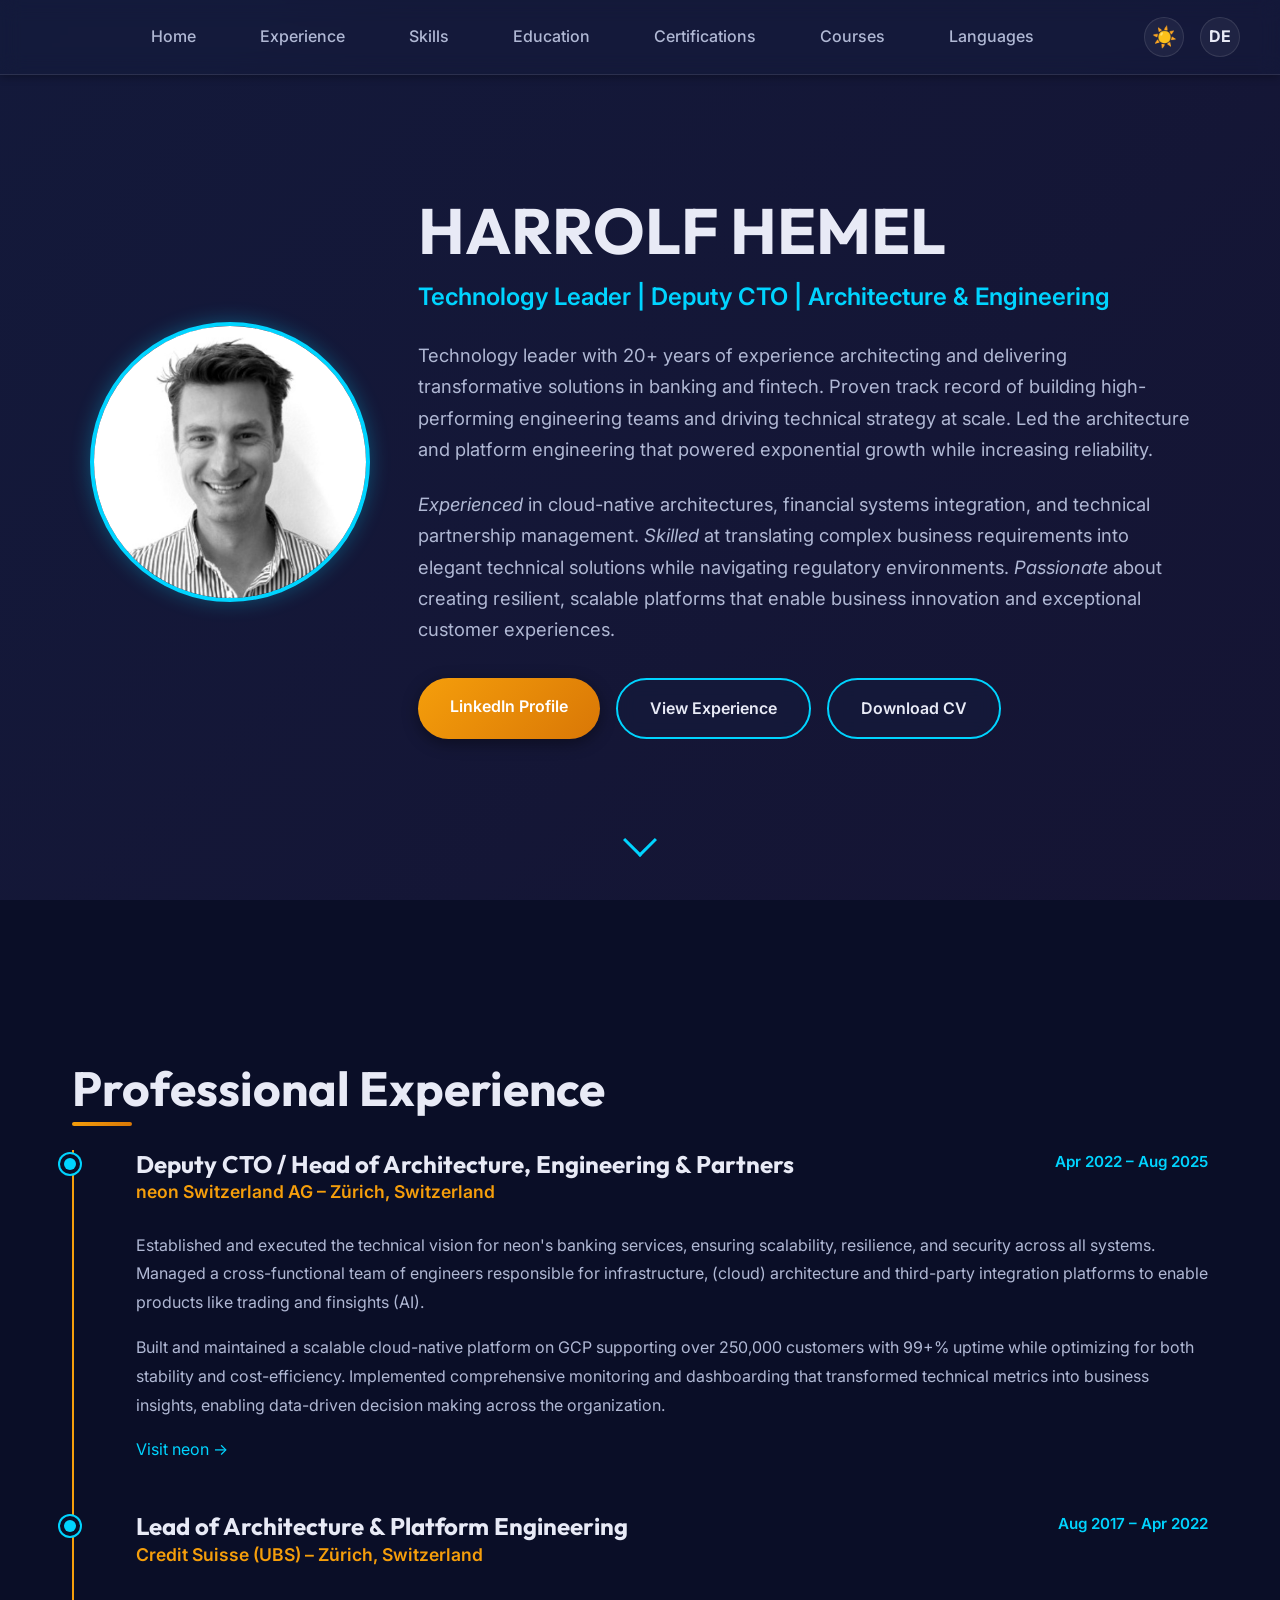
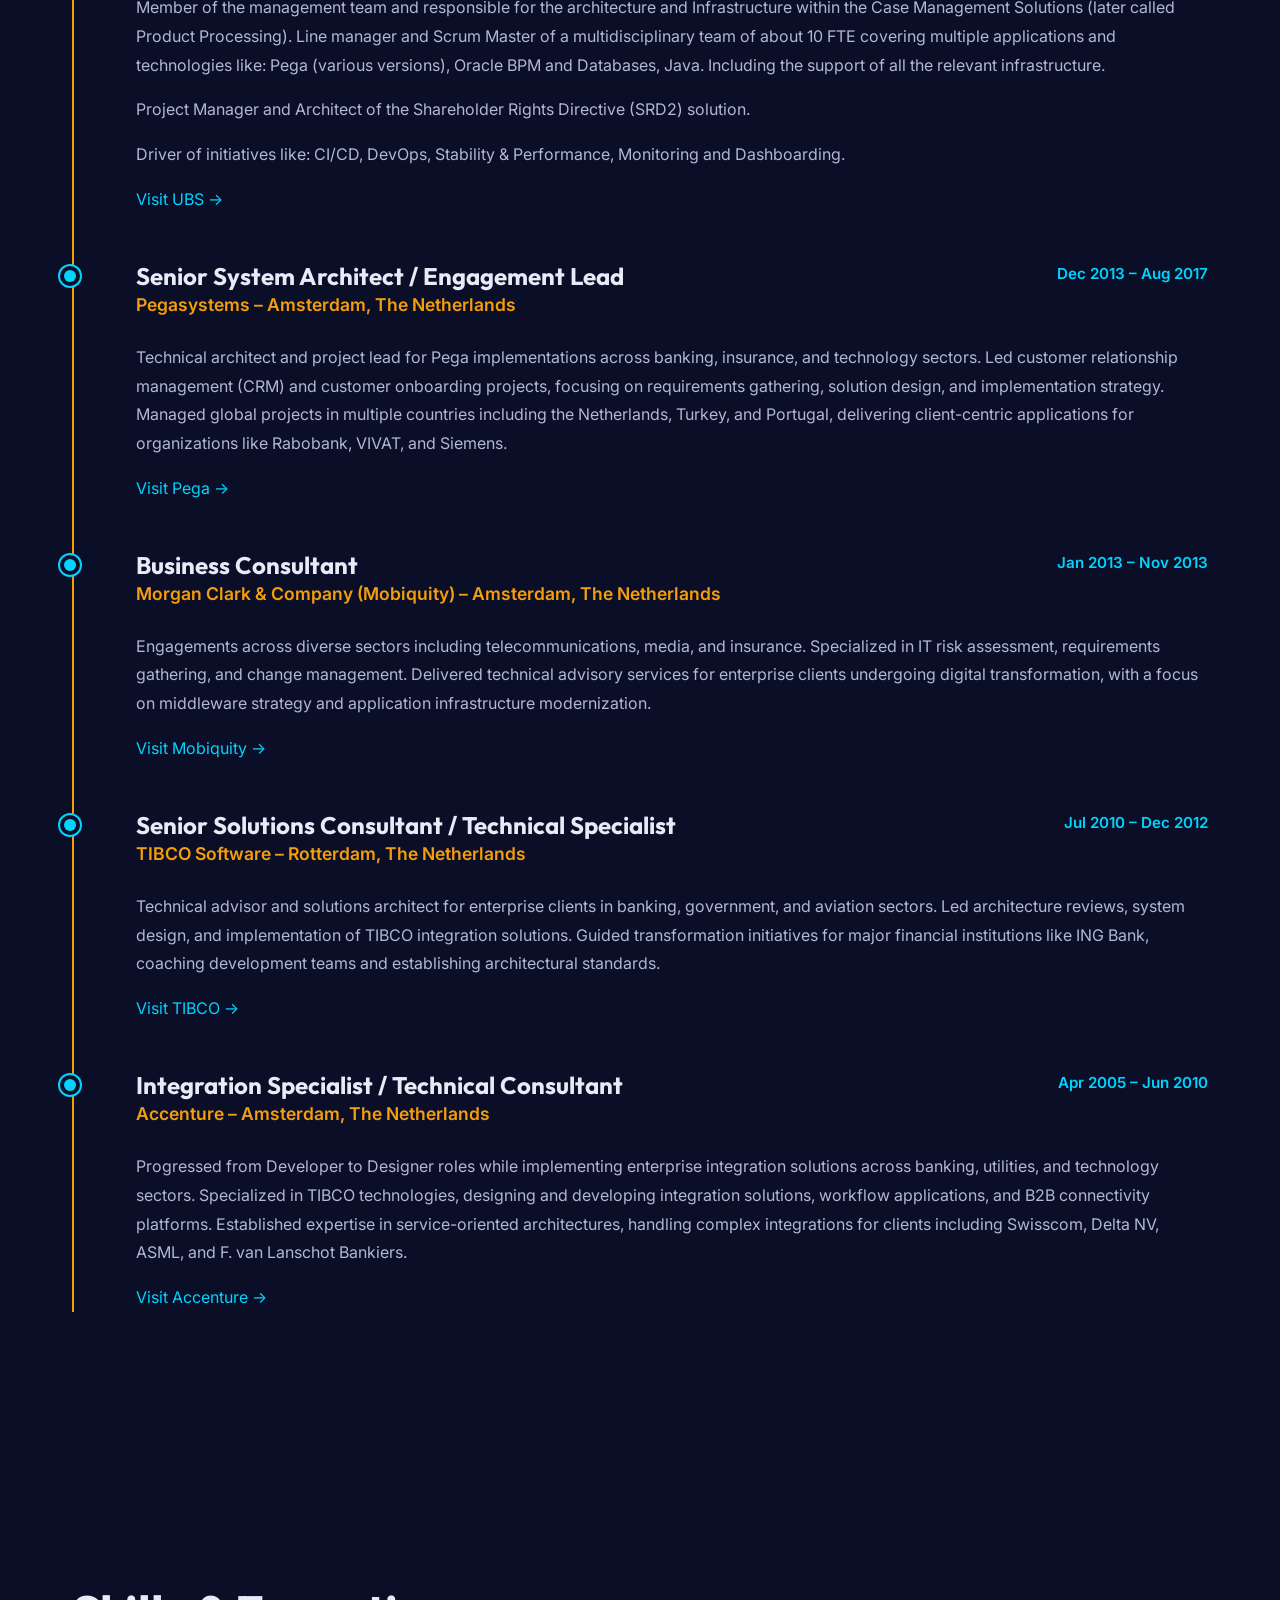
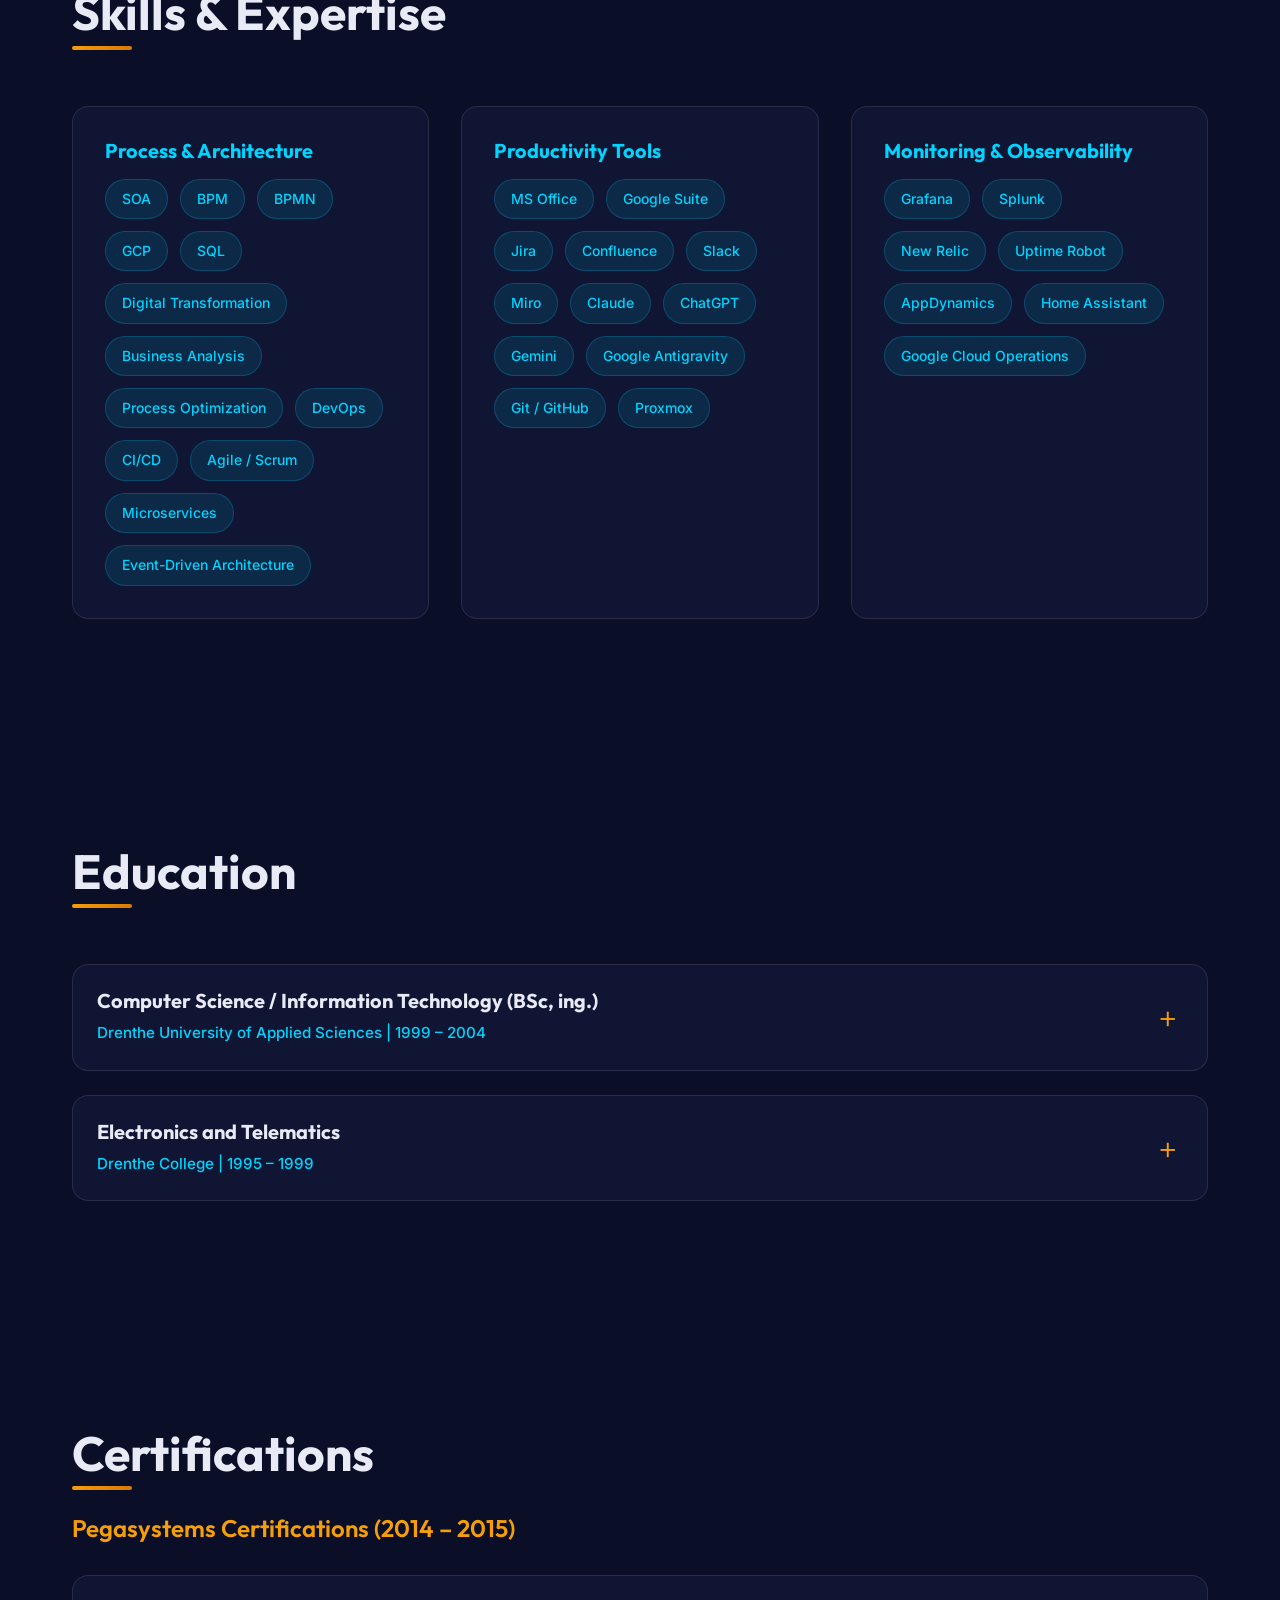
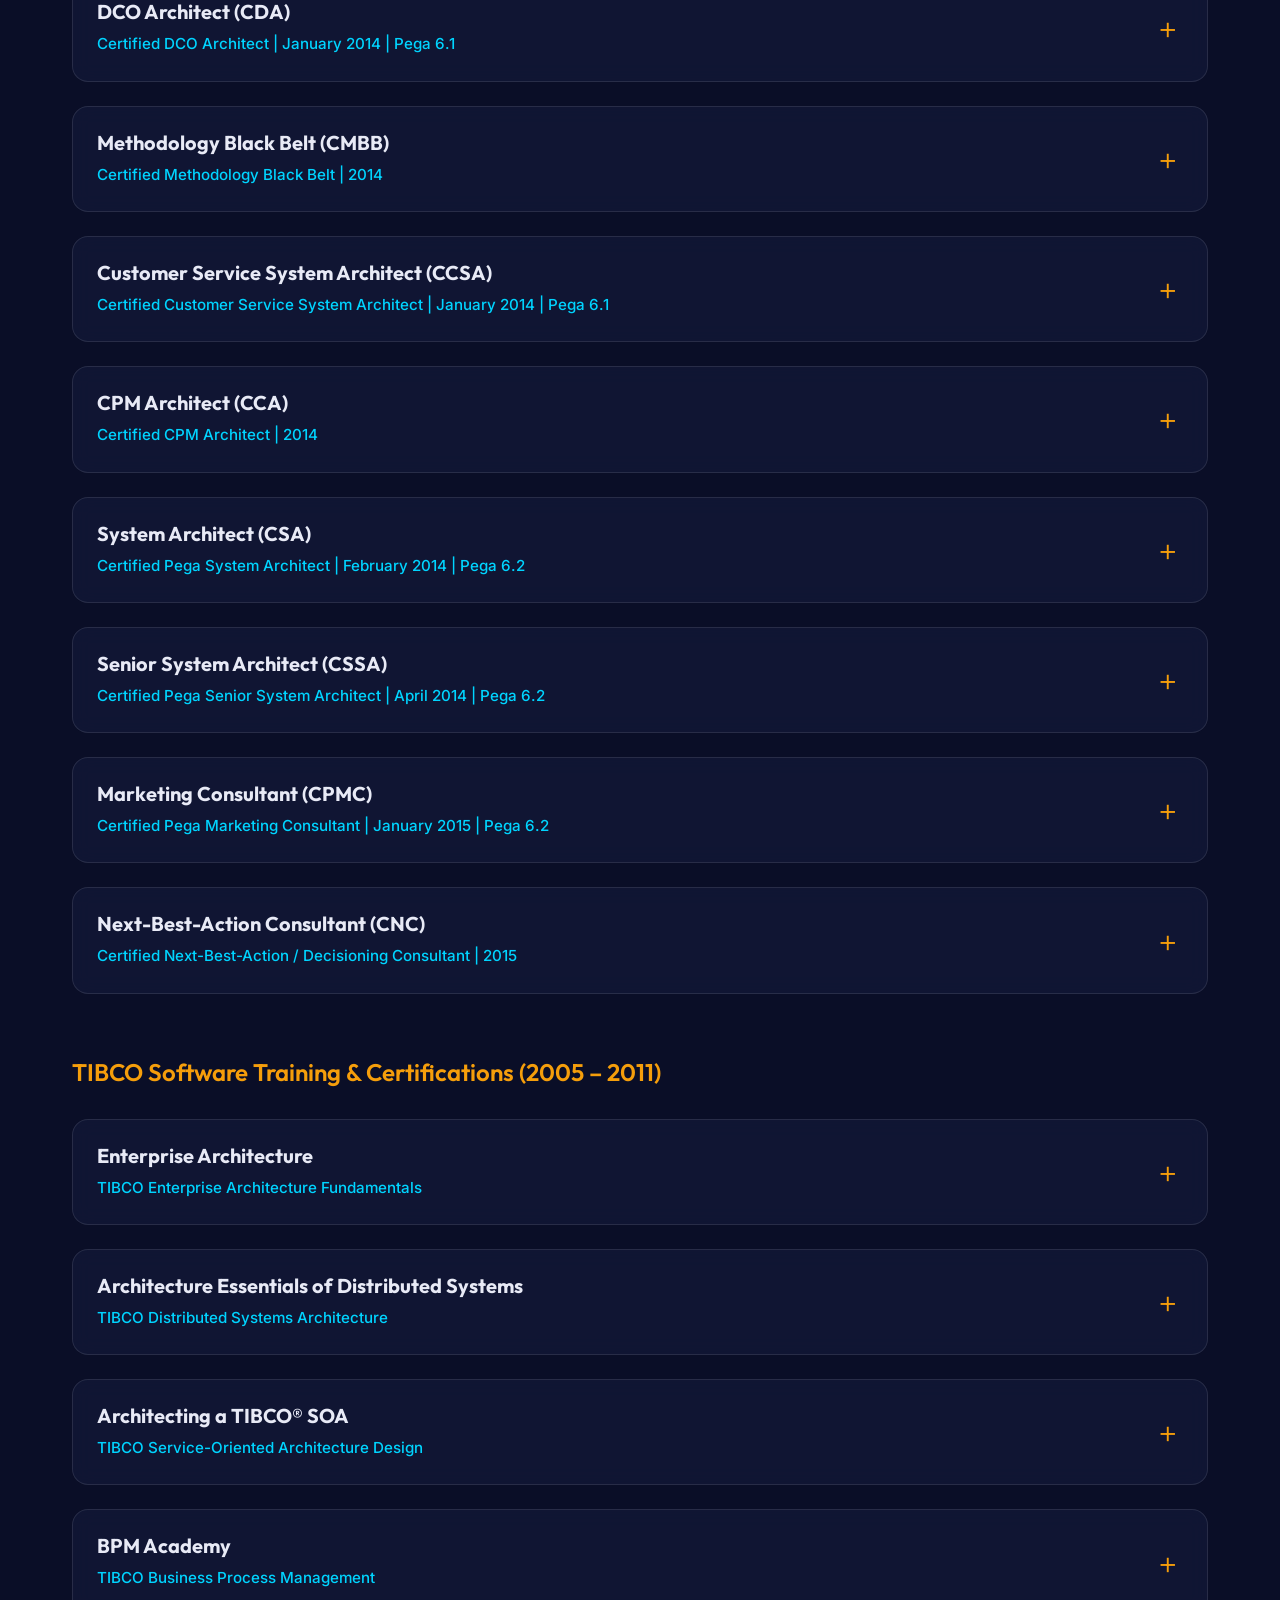
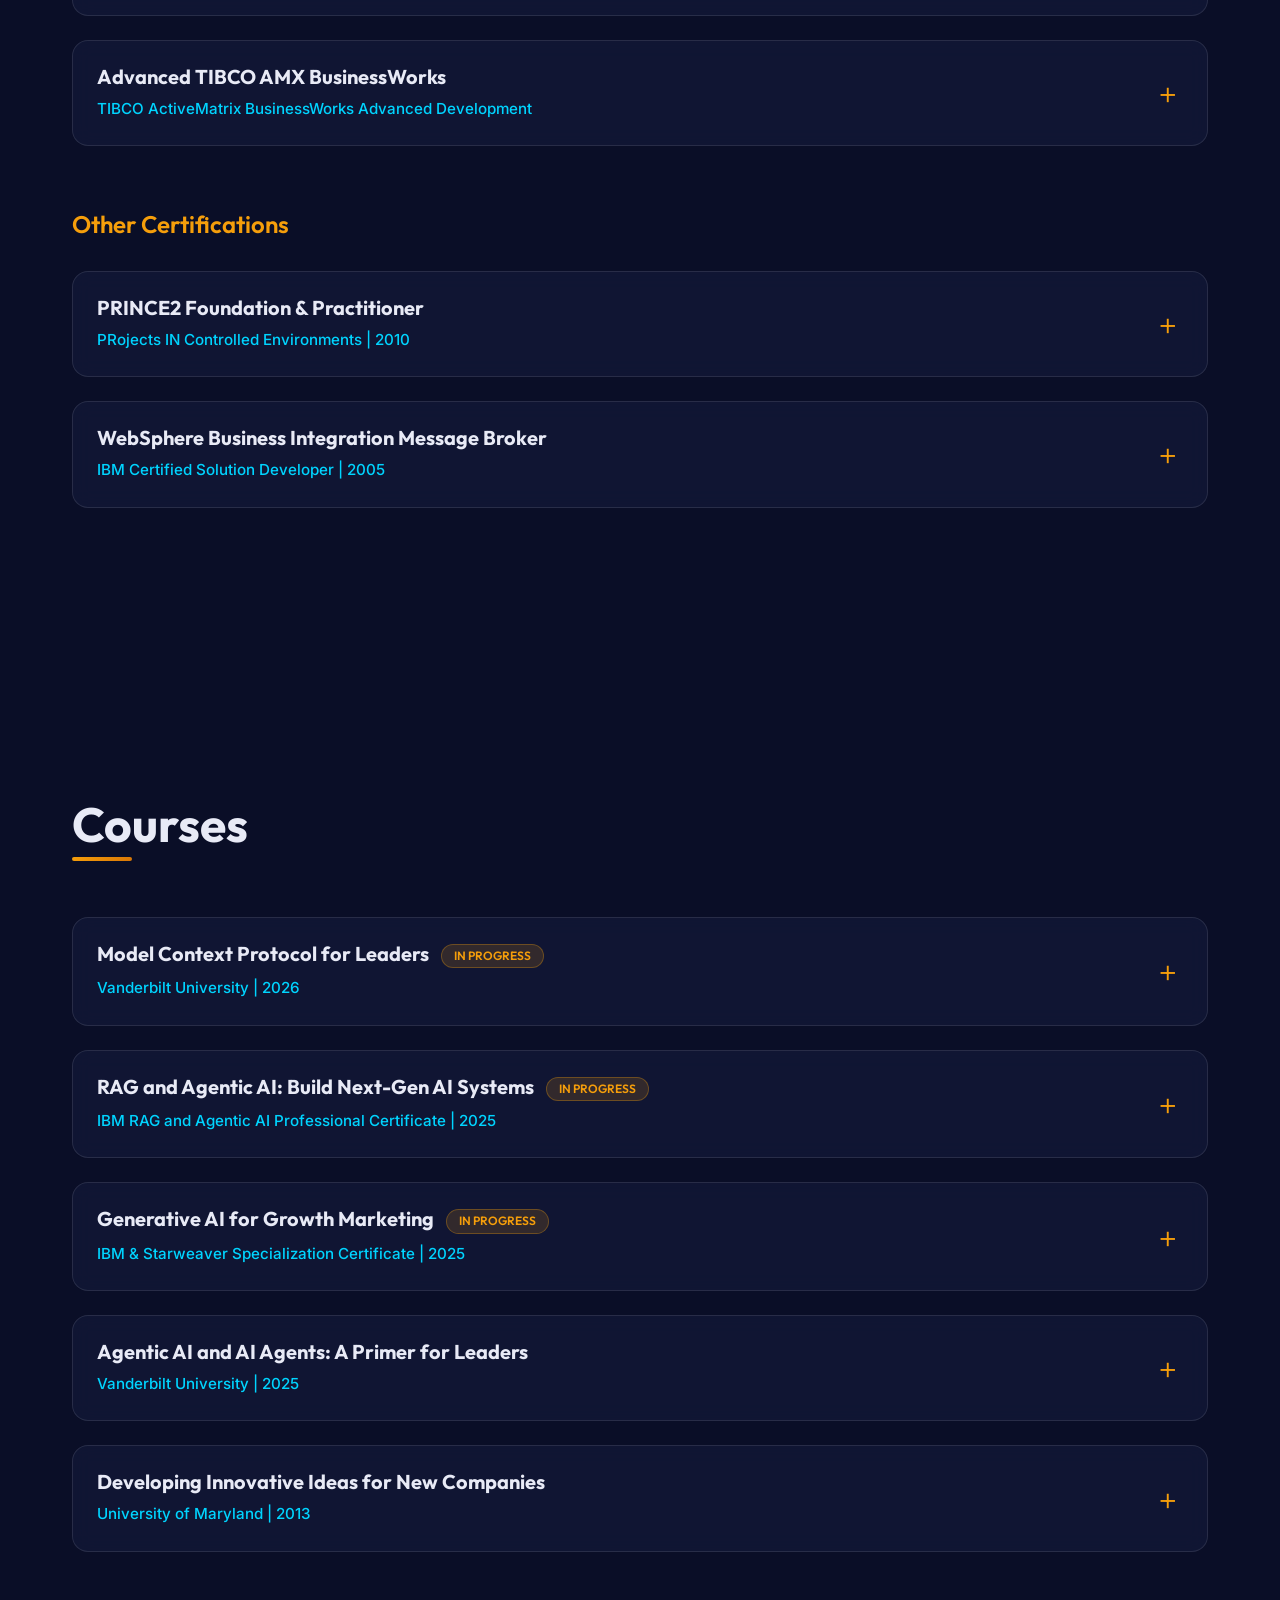
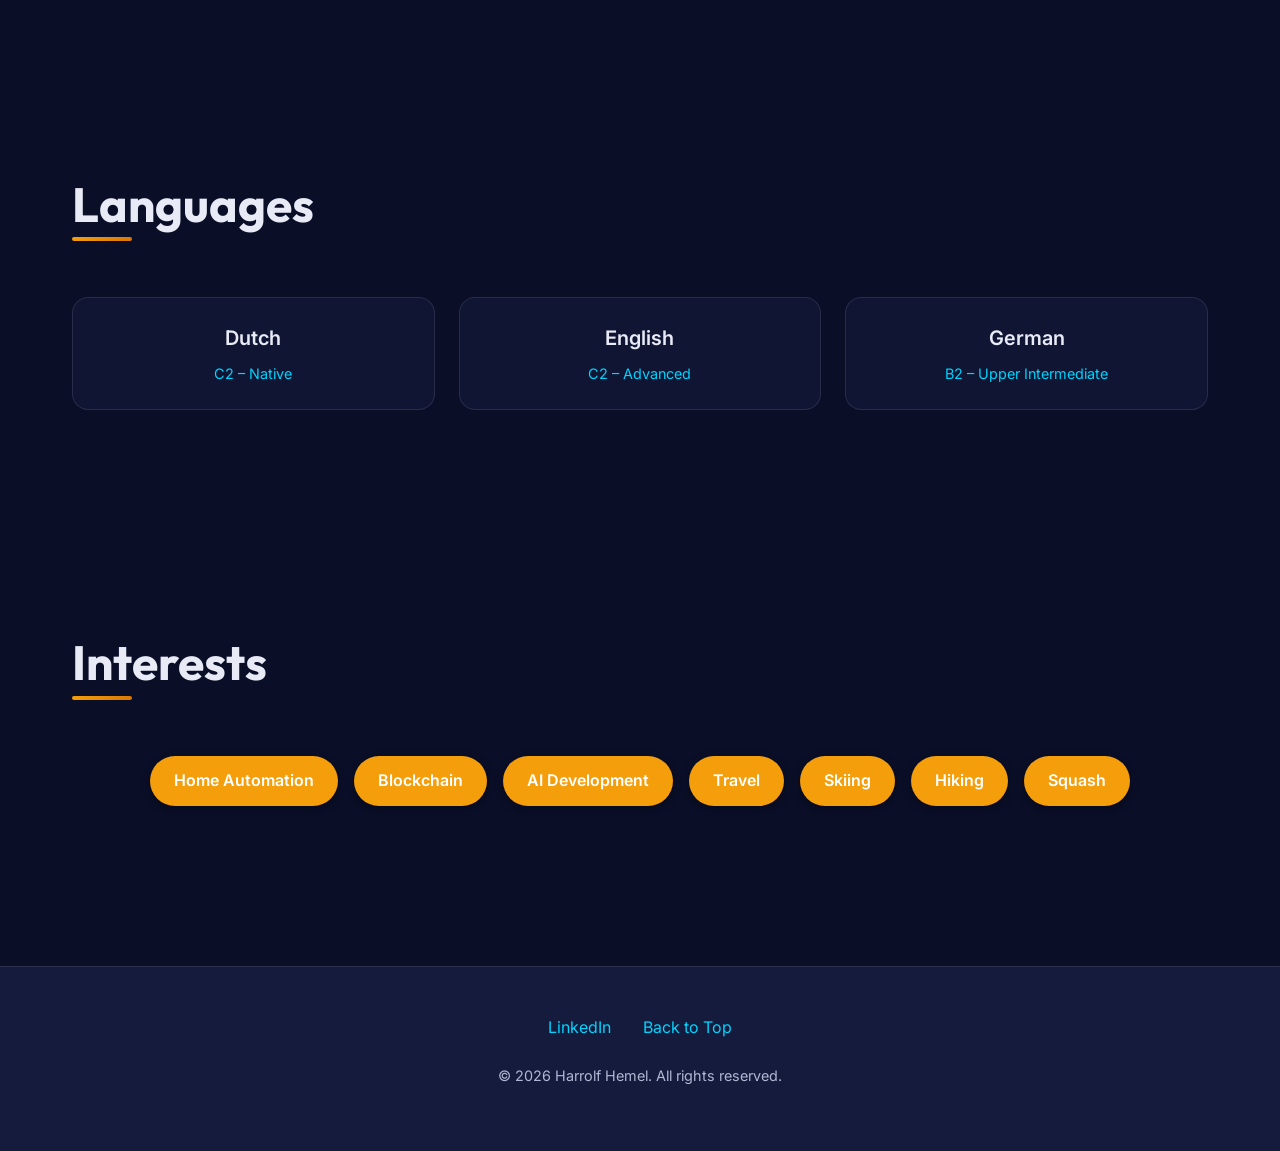
==== commit 92997b7d: "Restore perfect mobile menu and refine desktop navigation layout" ====
--- a/index.html
+++ b/index.html
@@ -30,67 +30,85 @@
 </head>
 
 <body>
-    <!-- Theme Toggle -->
-    <div class="theme-toggle" onclick="toggleTheme()" role="button" aria-label="Switch to light theme">
-        <span id="theme-icon">☀️</span>
-    </div>
-
-    <!-- Language Toggle -->
-    <a href="index-de.html" class="lang-toggle" aria-label="Switch to German">
-        <span>DE</span>
-    </a>
-
-    <!-- Navigation -->
-    <nav>
-        <ul>
-            <li><a href="#home">Home</a></li>
-            <li>
-                <a href="#experience">Experience</a>
-                <ul class="dropdown">
-                    <li><a href="#neon">neon Switzerland AG</a></li>
-                    <li><a href="#credit-suisse">Credit Suisse (UBS)</a></li>
-                    <li><a href="#pegasystems">Pegasystems</a></li>
-                    <li><a href="#mobiquity">Morgan Clark & Company</a></li>
-                    <li><a href="#tibco-2010">TIBCO Software</a></li>
-                    <li><a href="#accenture">Accenture</a></li>
+    <!-- Header / Navigation -->
+    <header class="site-header">
+        <div class="header-container">
+            <!-- Mobile Brand -->
+            <a href="#home" class="nav-brand">Harrolf Hemel</a>
+
+            <!-- Desktop Navigation -->
+            <nav class="main-nav">
+                <ul>
+                    <li><a href="#home">Home</a></li>
+                    <li>
+                        <a href="#experience">Experience</a>
+                        <ul class="dropdown">
+                            <li><a href="#neon">neon Switzerland AG</a></li>
+                            <li><a href="#credit-suisse">Credit Suisse (UBS)</a></li>
+                            <li><a href="#pegasystems">Pegasystems</a></li>
+                            <li><a href="#mobiquity">Morgan Clark & Company</a></li>
+                            <li><a href="#tibco-2010">TIBCO Software</a></li>
+                            <li><a href="#accenture">Accenture</a></li>
+                        </ul>
+                    </li>
+                    <li>
+                        <a href="#skills">Skills</a>
+                        <ul class="dropdown">
+                            <li><a href="#process-architecture">Process & Architecture</a></li>
+                            <li><a href="#productivity-tools">Productivity Tools</a></li>
+                            <li><a href="#monitoring-observability">Monitoring & Observability</a></li>
+                        </ul>
+                    </li>
+                    <li>
+                        <a href="#education">Education</a>
+                        <ul class="dropdown">
+                            <li><a href="#bachelors-degree">Computer Science (BSc)</a></li>
+                            <li><a href="#electronics-telematics">Electronics & Telematics</a></li>
+                        </ul>
+                    </li>
+                    <li>
+                        <a href="#certifications">Certifications</a>
+                        <ul class="dropdown">
+                            <li><a href="#pega-certs">Pegasystems</a></li>
+                            <li><a href="#tibco-certs">TIBCO Software</a></li>
+                            <li><a href="#other-certs">Other</a></li>
+                        </ul>
+                    </li>
+                    <li>
+                        <a href="#courses">Courses</a>
+                        <ul class="dropdown">
+                            <li><a href="#mcp-leaders">Model Context Protocol</a></li>
+                            <li><a href="#ibm-rag">IBM RAG & Agentic AI</a></li>
+                            <li><a href="#ibm-growth">Gen AI Growth Marketing</a></li>
+                            <li><a href="#vanderbilt-agentic">Vanderbilt Agentic AI</a></li>
+                            <li><a href="#maryland-entrepreneurship">Maryland Entrepreneurship</a></li>
+                        </ul>
+                    </li>
+                    <li><a href="#languages">Languages</a></li>
                 </ul>
-            </li>
-            <li>
-                <a href="#skills">Skills</a>
-                <ul class="dropdown">
-                    <li><a href="#process-architecture">Process & Architecture</a></li>
-                    <li><a href="#productivity-tools">Productivity Tools</a></li>
-                    <li><a href="#monitoring-observability">Monitoring & Observability</a></li>
-                </ul>
-            </li>
-            <li>
-                <a href="#education">Education</a>
-                <ul class="dropdown">
-                    <li><a href="#bachelors-degree">Computer Science (BSc)</a></li>
-                    <li><a href="#electronics-telematics">Electronics & Telematics</a></li>
-                </ul>
-            </li>
-            <li>
-                <a href="#certifications">Certifications</a>
-                <ul class="dropdown">
-                    <li><a href="#pega-certs">Pegasystems</a></li>
-                    <li><a href="#tibco-certs">TIBCO Software</a></li>
-                    <li><a href="#other-certs">Other</a></li>
-                </ul>
-            </li>
-            <li>
-                <a href="#courses">Courses</a>
-                <ul class="dropdown">
-                    <li><a href="#mcp-leaders">Model Context Protocol</a></li>
-                    <li><a href="#ibm-rag">IBM RAG & Agentic AI</a></li>
-                    <li><a href="#ibm-growth">Gen AI Growth Marketing</a></li>
-                    <li><a href="#vanderbilt-agentic">Vanderbilt Agentic AI</a></li>
-                    <li><a href="#maryland-entrepreneurship">Maryland Entrepreneurship</a></li>
-                </ul>
-            </li>
-            <li><a href="#languages">Languages</a></li>
-        </ul>
-    </nav>
+            </nav>
+
+            <!-- Header Actions (Toggles + Mobile Menu) -->
+            <div class="header-actions">
+                <!-- Theme Toggle -->
+                <button class="theme-toggle" onclick="toggleTheme()" aria-label="Switch to light theme">
+                    <span id="theme-icon">☀️</span>
+                </button>
+
+                <!-- Language Toggle -->
+                <a href="index-de.html" class="lang-toggle" aria-label="Switch to German">
+                    <span>DE</span>
+                </a>
+
+                <!-- Mobile Menu Button -->
+                <button class="mobile-menu-toggle" aria-label="Toggle navigation menu" onclick="toggleMobileMenu()">
+                    <span class="hamburger-box">
+                        <span class="hamburger-inner"></span>
+                    </span>
+                </button>
+            </div>
+        </div>
+    </header>
 
     <!-- Hero Section -->
     <section id="home" class="hero">
@@ -1102,6 +1120,32 @@
                 card.classList.add('expanded');
             }
         }
+
+        // Mobile Menu Toggle
+        function toggleMobileMenu() {
+            const nav = document.querySelector('.main-nav');
+            const toggle = document.querySelector('.mobile-menu-toggle');
+            const body = document.body;
+
+            nav.classList.toggle('active');
+            toggle.classList.toggle('active');
+            body.classList.toggle('menu-open');
+        }
+
+        // Close mobile menu when clicking a link
+        document.querySelectorAll('.main-nav a').forEach(link => {
+            link.addEventListener('click', () => {
+                const nav = document.querySelector('.main-nav');
+                const toggle = document.querySelector('.mobile-menu-toggle');
+                const body = document.body;
+
+                if (nav.classList.contains('active')) {
+                    nav.classList.remove('active');
+                    toggle.classList.remove('active');
+                    body.classList.remove('menu-open');
+                }
+            });
+        });
     </script>
 </body>
 
--- a/style.css
+++ b/style.css
@@ -116,111 +116,203 @@
   text-decoration: underline;
 }
 
-/* ===== Theme Toggle ===== */
-.theme-toggle {
-  position: fixed;
-  top: 2rem;
-  right: 2rem;
-  z-index: 1000;
-  background: var(--bg-card);
-  backdrop-filter: blur(10px);
-  border: none;
-  border-radius: 50%;
-  width: 3rem;
-  height: 3rem;
-  padding: 0;
-  cursor: pointer;
-  display: flex;
-  align-items: center;
-  justify-content: center;
-  gap: 0;
-  box-shadow: var(--shadow-md);
-  transition: var(--transition);
-}
-
-.theme-toggle:hover {
-  transform: translateY(-2px);
-  box-shadow: var(--shadow-lg);
-}
-
-.theme-toggle span {
-  font-size: 1.5rem;
-}
-
-.lang-toggle {
-  position: fixed;
-  top: 2rem;
-  right: 6rem;
-  z-index: 1000;
-  background: var(--bg-card);
-  backdrop-filter: blur(10px);
-  border: none;
-  border-radius: 50%;
-  width: 3rem;
-  height: 3rem;
-  padding: 0;
-  cursor: pointer;
-  display: flex;
-  align-items: center;
-  justify-content: center;
-  gap: 0;
-  box-shadow: var(--shadow-md);
-  transition: var(--transition);
-  text-decoration: none;
-  color: var(--text-primary);
-  font-weight: 700;
-  font-size: 1rem;
-}
-
-.lang-toggle:hover {
-  transform: translateY(-2px);
-  box-shadow: var(--shadow-lg);
-  color: var(--accent-primary);
-}
-
-/* ===== Navigation ===== */
-nav {
+/* ===== Site Header ===== */
+.site-header {
   position: fixed;
   top: 0;
   left: 0;
   right: 0;
   background: var(--bg-card);
-  backdrop-filter: blur(10px);
+  /* Fallback / Base */
   border-bottom: 1px solid rgba(255, 255, 255, 0.1);
   padding: 1rem 2rem;
-  z-index: 999;
+  z-index: 1000;
   box-shadow: var(--shadow-sm);
-}
-
-nav ul {
+  transition: var(--transition);
+}
+
+/* Use pseudo-element for backdrop-filter to avoid creating a containing block for fixed children */
+.site-header::before {
+  content: '';
+  position: absolute;
+  top: 0;
+  left: 0;
+  width: 100%;
+  height: 100%;
+  backdrop-filter: blur(10px);
+  -webkit-backdrop-filter: blur(10px);
+  z-index: -1;
+}
+
+.header-container {
+  max-width: 1200px;
+  margin: 0 auto;
+  display: flex;
+  justify-content: space-between;
+  align-items: center;
+}
+
+/* Nav Brand (Hidden on Desktop by default unless desired) */
+.nav-brand {
+  font-family: 'Outfit', sans-serif;
+  font-weight: 700;
+  font-size: 1.25rem;
+  color: var(--text-primary);
+  display: none;
+  /* Hidden on large screens, show on mobile */
+  text-decoration: none;
+  background: var(--gradient-gold);
+  -webkit-background-clip: text;
+  background-clip: text;
+  color: transparent;
+}
+
+/* Header Actions container */
+.header-actions {
+  display: flex;
+  align-items: center;
+  gap: 1rem;
+}
+
+/* ===== Toggles (Theme & Language) Refactored ===== */
+/* Resetting fixed positions to standard buttons */
+.theme-toggle,
+.lang-toggle {
+  position: static;
+  /* No longer fixed */
+  background: rgba(255, 255, 255, 0.05);
+  border: 1px solid rgba(255, 255, 255, 0.1);
+  border-radius: 50%;
+  width: 2.5rem;
+  height: 2.5rem;
+  padding: 0;
+  cursor: pointer;
+  display: flex;
+  align-items: center;
+  justify-content: center;
+  transition: var(--transition);
+  color: var(--text-primary);
+  font-weight: 700;
+  font-size: 1rem;
+  text-decoration: none;
+  box-shadow: none;
+  /* Reset shadow */
+}
+
+.theme-toggle:hover,
+.lang-toggle:hover {
+  transform: translateY(-2px);
+  background: rgba(0, 212, 255, 0.1);
+  border-color: var(--accent-primary);
+  color: var(--accent-primary);
+}
+
+.theme-toggle span {
+  font-size: 1.25rem;
+}
+
+/* ===== Desktop Navigation ===== */
+.main-nav {
+  flex: 1;
+  display: flex;
+  justify-content: center;
+}
+
+.main-nav ul {
   list-style: none;
   display: flex;
   justify-content: center;
   gap: 2rem;
-  flex-wrap: wrap;
-}
-
-nav a {
+  margin: 0;
+  padding: 0;
+}
+
+.main-nav a {
   color: var(--text-secondary);
   font-weight: 500;
   padding: 0.5rem 1rem;
   border-radius: 8px;
   transition: var(--transition);
   text-decoration: none;
-}
-
-nav a:hover {
+  display: block;
+}
+
+.main-nav a:hover {
   color: var(--accent-primary);
   background: rgba(0, 212, 255, 0.1);
-  text-decoration: none;
-}
-
-/* Dropdown Menu Styles */
-nav ul li {
+}
+
+/* Mobile Menu Toggle (Hamburger) */
+.mobile-menu-toggle {
+  display: none;
+  /* Hidden on desktop */
+  background: transparent;
+  border: none;
+  cursor: pointer;
+  padding: 0.5rem;
+  z-index: 1001;
+}
+
+.hamburger-box {
+  width: 24px;
+  height: 24px;
+  display: inline-block;
   position: relative;
 }
 
-.dropdown {
+.hamburger-inner {
+  display: block;
+  top: 50%;
+  margin-top: -2px;
+  width: 24px;
+  height: 2px;
+  background-color: var(--text-primary);
+  border-radius: 2px;
+  position: absolute;
+  transition: transform 0.15s ease;
+}
+
+.hamburger-inner::before,
+.hamburger-inner::after {
+  content: "";
+  display: block;
+  width: 24px;
+  height: 2px;
+  background-color: var(--text-primary);
+  border-radius: 2px;
+  position: absolute;
+  transition: transform 0.15s ease;
+}
+
+.hamburger-inner::before {
+  top: -8px;
+}
+
+.hamburger-inner::after {
+  bottom: -8px;
+}
+
+/* Hamburger Active State Animation */
+.mobile-menu-toggle.active .hamburger-inner {
+  transform: rotate(45deg);
+}
+
+.mobile-menu-toggle.active .hamburger-inner::before {
+  top: 0;
+  opacity: 0;
+}
+
+.mobile-menu-toggle.active .hamburger-inner::after {
+  bottom: 0;
+  transform: rotate(-90deg);
+}
+
+/* Dropdown Menu Styles - Desktop keying off .main-nav */
+.main-nav ul li {
+  position: relative;
+}
+
+.main-nav .dropdown {
   position: absolute;
   top: 100%;
   left: 50%;
@@ -241,7 +333,7 @@
   gap: 0;
 }
 
-nav ul li:hover .dropdown {
+.main-nav ul li:hover .dropdown {
   opacity: 1;
   visibility: visible;
   transform: translateX(-50%) translateY(0);
@@ -891,27 +983,163 @@
 
 /* ===== Responsive Design ===== */
 @media (max-width: 768px) {
-  .theme-toggle {
-    top: 1rem;
-    right: 1rem;
-    padding: 0.5rem 1rem;
-  }
-
-  nav {
+
+  /* Reset Header padding for mobile */
+  .site-header {
     padding: 1rem;
   }
 
-  nav ul {
-    gap: 0.5rem;
-  }
-
-  nav a {
-    padding: 0.4rem 0.8rem;
-    font-size: 0.875rem;
-  }
-
+  /* Show controls on mobile */
+  .nav-brand,
+  .mobile-menu-toggle {
+    display: block;
+  }
+
+  /* Mobile Navigation Drawer */
+  .main-nav {
+    display: block;
+    position: fixed;
+    top: 0;
+    right: 0;
+    bottom: 0;
+    width: 80%;
+    height: 100%;
+    /* Ensure full height */
+    max-width: 300px;
+    background: var(--bg-card);
+    /* Lighter background than body for contrast */
+    padding: 4.25rem 1.5rem 1rem;
+    /* Optimized top padding (clears header) and minimized bottom padding */
+    box-shadow: -5px 0 30px rgba(0, 0, 0, 0.5);
+    transform: translateX(100%);
+    /* Hidden by default */
+    transition: transform 0.3s cubic-bezier(0.4, 0, 0.2, 1);
+    z-index: 998;
+    /* Behind the hamburger button */
+    overflow-y: auto;
+    border-left: 1px solid rgba(255, 255, 255, 0.1);
+    /* Custom Scrollbar for this element */
+    scrollbar-width: thin;
+    scrollbar-color: var(--accent-primary) transparent;
+  }
+
+  .main-nav::-webkit-scrollbar {
+    width: 4px;
+  }
+
+  .main-nav::-webkit-scrollbar-track {
+    background: transparent;
+  }
+
+  .main-nav::-webkit-scrollbar-thumb {
+    background-color: var(--accent-primary);
+    border-radius: 4px;
+  }
+
+  /* Backdrop Overlay for better focus */
+  .main-nav::before {
+    content: '';
+    position: fixed;
+    top: 0;
+    left: -100vw;
+    /* Covers the rest of the screen */
+    width: 100vw;
+    height: 100%;
+    background: rgba(0, 0, 0, 0.5);
+    /* Dimming overlay */
+    backdrop-filter: blur(4px);
+    opacity: 0;
+    visibility: hidden;
+    transition: opacity 0.3s ease;
+    z-index: -1;
+    /* Behind the menu content but above main page content effectively */
+    pointer-events: none;
+  }
+
+  .main-nav.active {
+    transform: translateX(0);
+  }
+
+  /* Activate backdrop when active */
+  .main-nav.active::before {
+    left: -100vw;
+    /* Keeps it positioned but we rely on body::after usually or specifically handled */
+  }
+
+  /* Reset ul for vertical stacking */
+  .main-nav ul {
+    flex-direction: column;
+    justify-content: flex-start;
+    gap: 0;
+    align-items: flex-start;
+  }
+
+  .main-nav ul li {
+    width: 100%;
+    border-bottom: 1px solid rgba(255, 255, 255, 0.05);
+  }
+
+  /* Mobile Dropdowns: hidden as requested */
+  .dropdown {
+    display: none !important;
+  }
+
+  .main-nav a {
+    padding: 0.5rem 0;
+    /* Compact but usable padding */
+    font-size: 1.1rem;
+    border-bottom: 1px solid rgba(255, 255, 255, 0.05);
+    /* Separators for items */
+    display: block;
+    width: 100%;
+  }
+
+  /* Remove border from last item */
+  .main-nav>ul>li:last-child>a {
+    border-bottom: none;
+  }
+
+  .dropdown a {
+    /* Kept for reference but hidden */
+    font-size: 0.95rem;
+    padding: 0.75rem 0;
+    color: var(--text-secondary);
+  }
+
+  /* Prevent body scroll when menu open and show overlay */
+  body.menu-open {
+    overflow: hidden;
+  }
+
+  body.menu-open::after {
+    content: '';
+    position: fixed;
+    top: 0;
+    left: 0;
+    width: 100%;
+    height: 100%;
+    background: rgba(0, 0, 0, 0.6);
+    backdrop-filter: blur(2px);
+    z-index: 990;
+    /* High enough to cover content, below menu (998) and header (1000) */
+    opacity: 0;
+    animation: fadeIn 0.3s forwards;
+  }
+
+  @keyframes fadeIn {
+    to {
+      opacity: 1;
+    }
+  }
+
+  div.header-container {
+    padding-right: 0.5rem;
+    /* Adjustment for hamburger alignment */
+  }
+
+  /* Adjust Hero padding since header is fixed */
   .hero {
-    padding: 5rem 1rem 3rem;
+    padding-top: 8rem;
   }
 
   .hero-content {
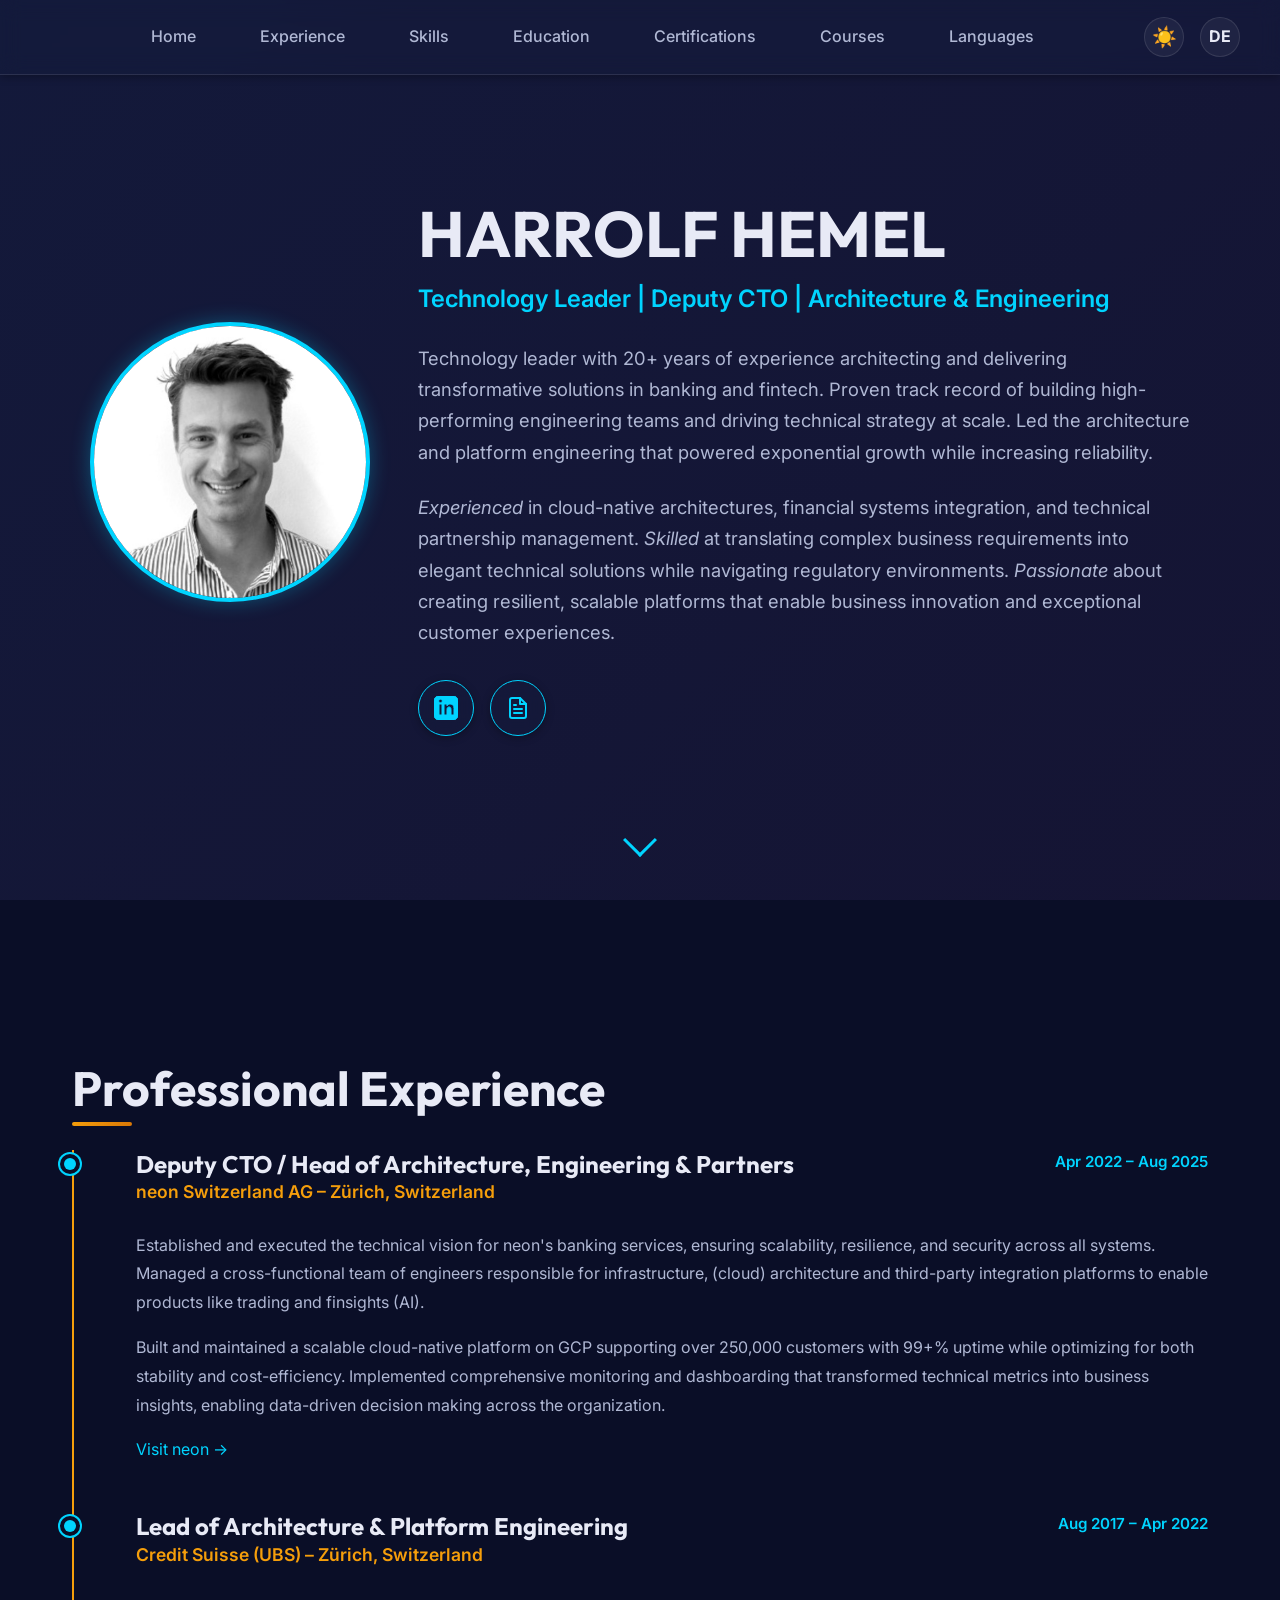
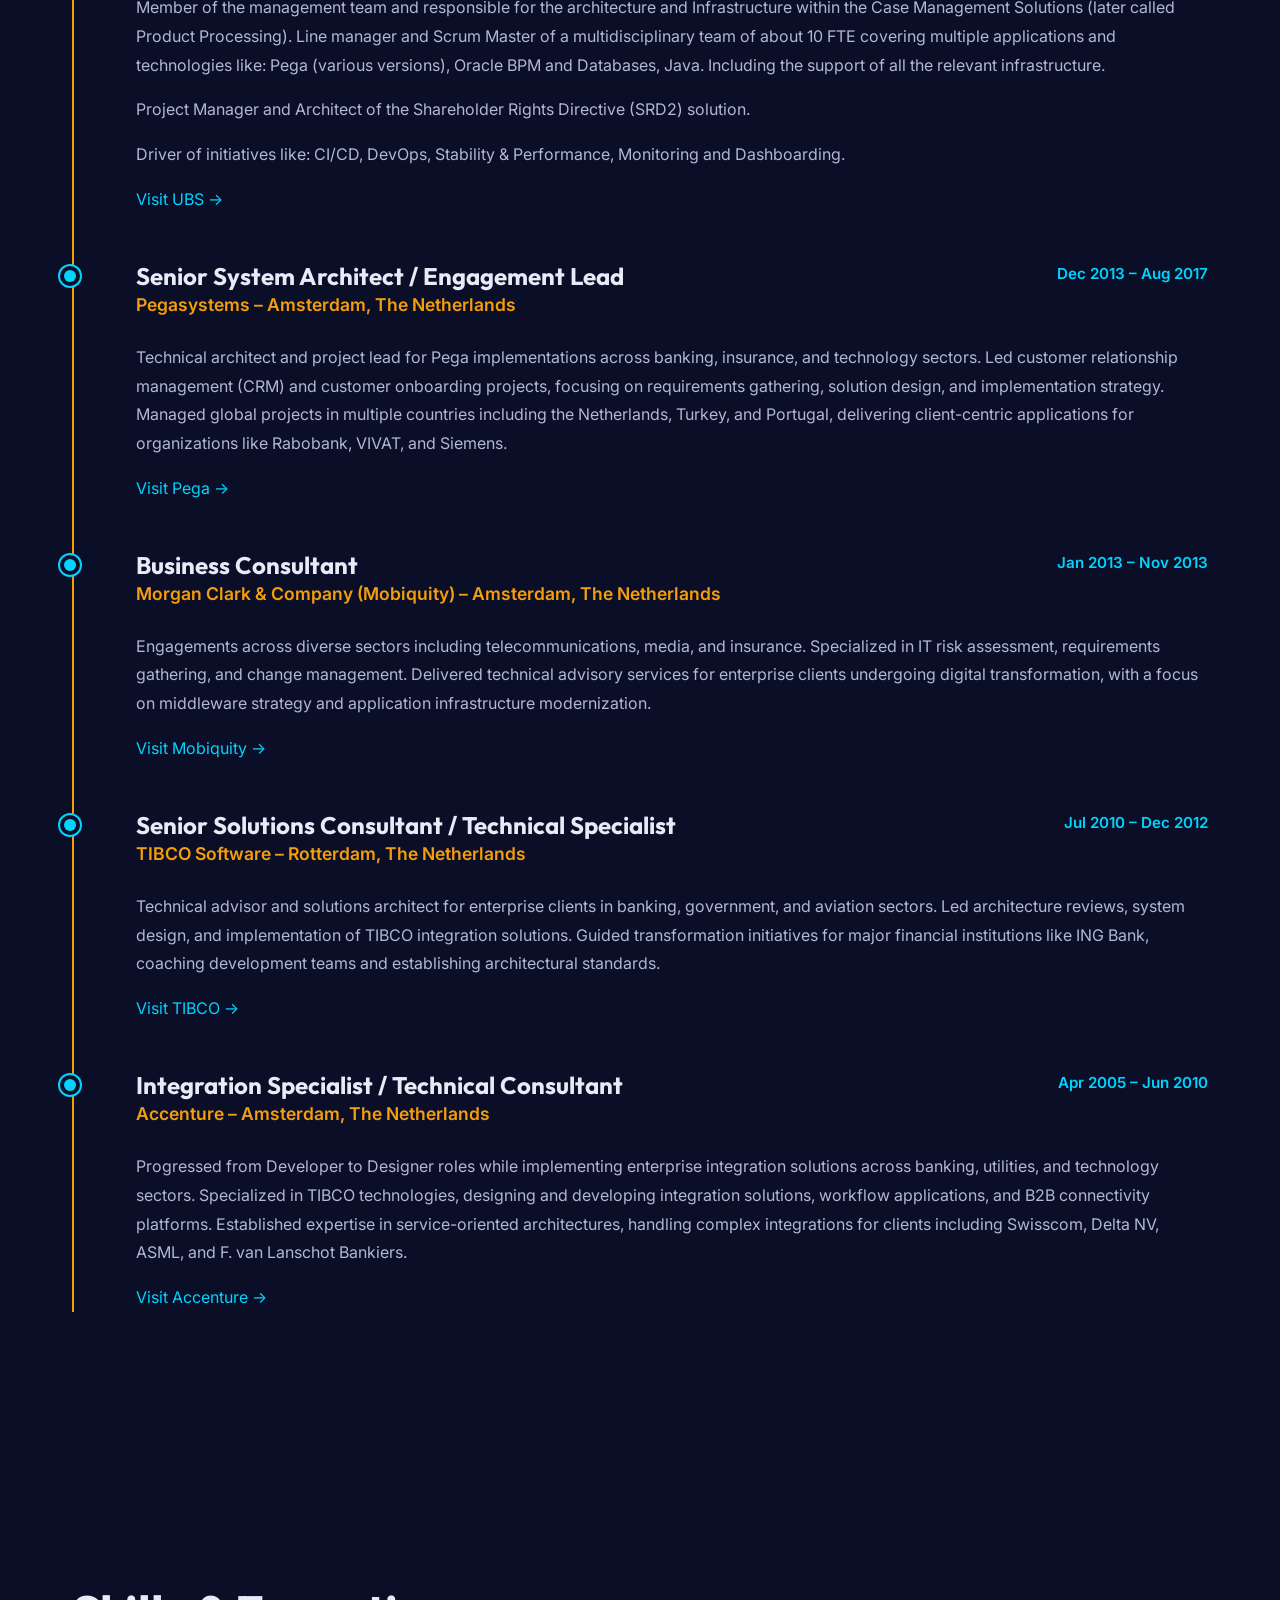
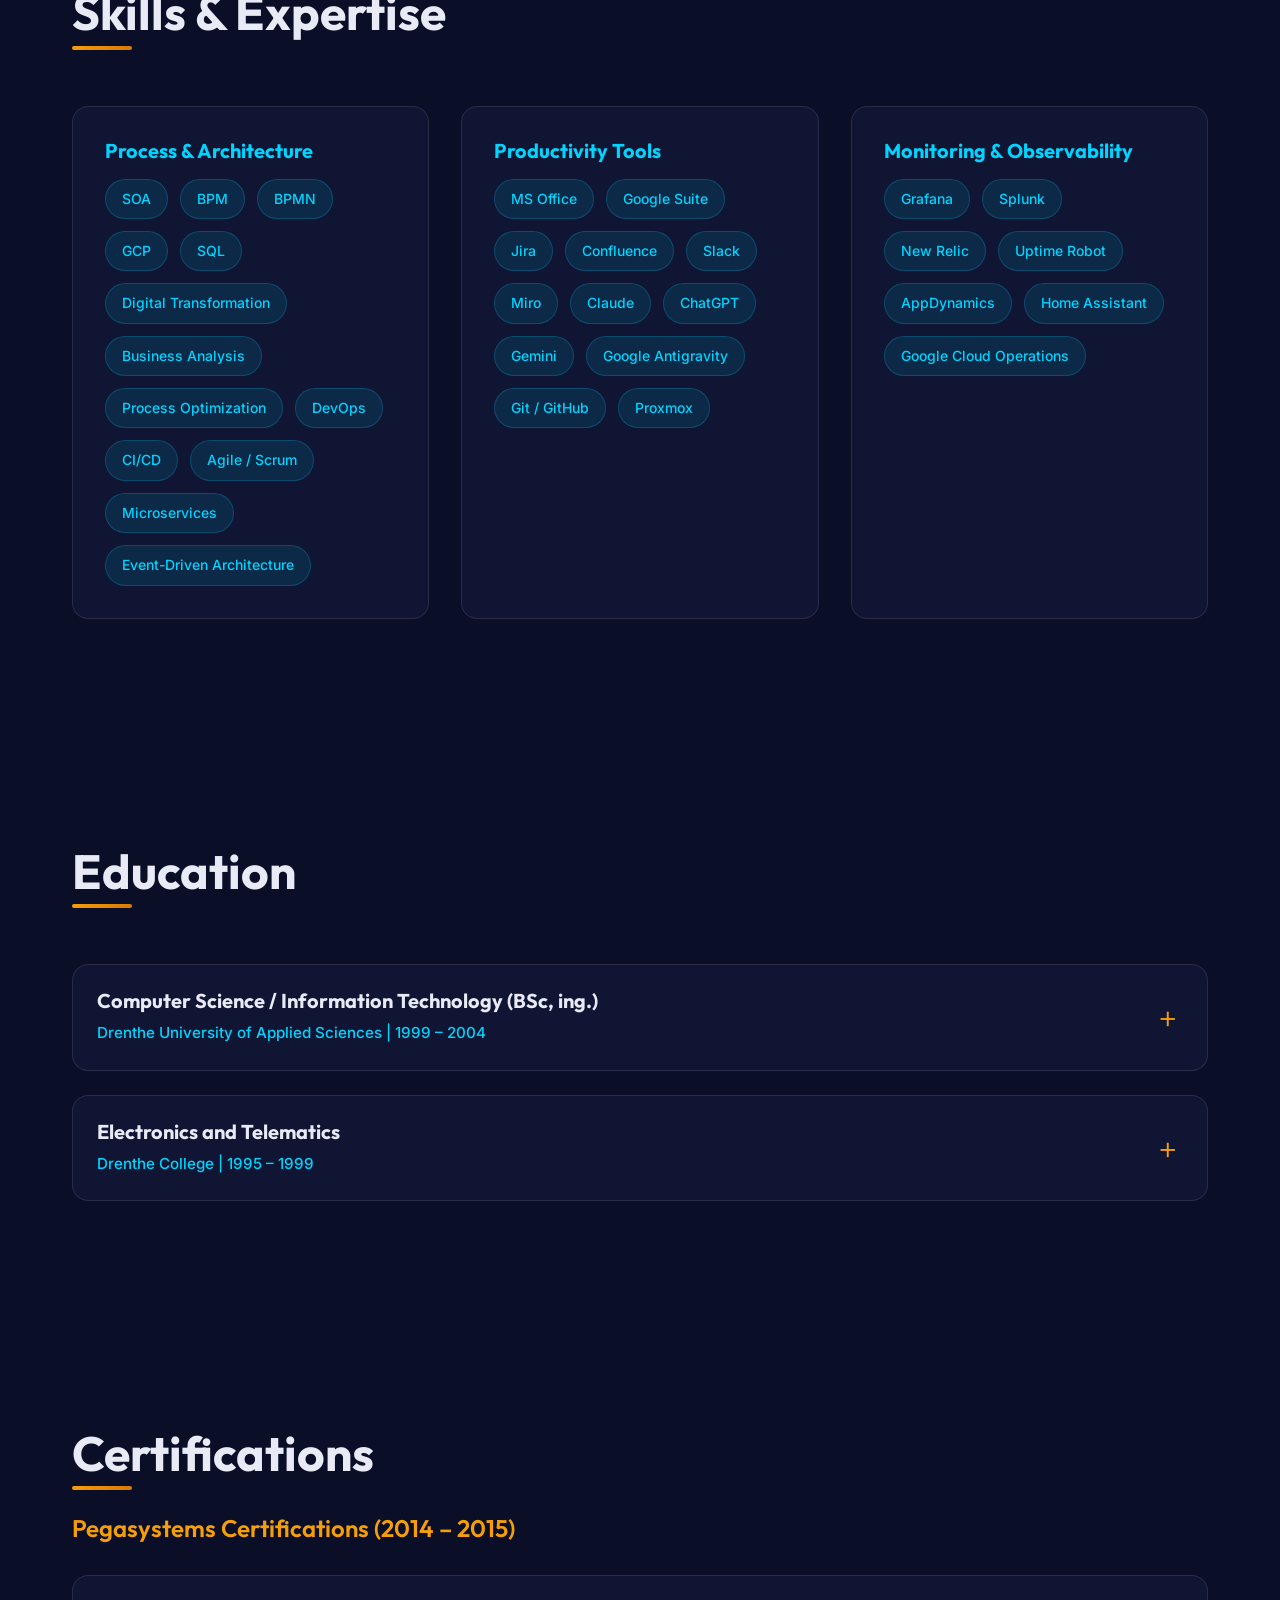
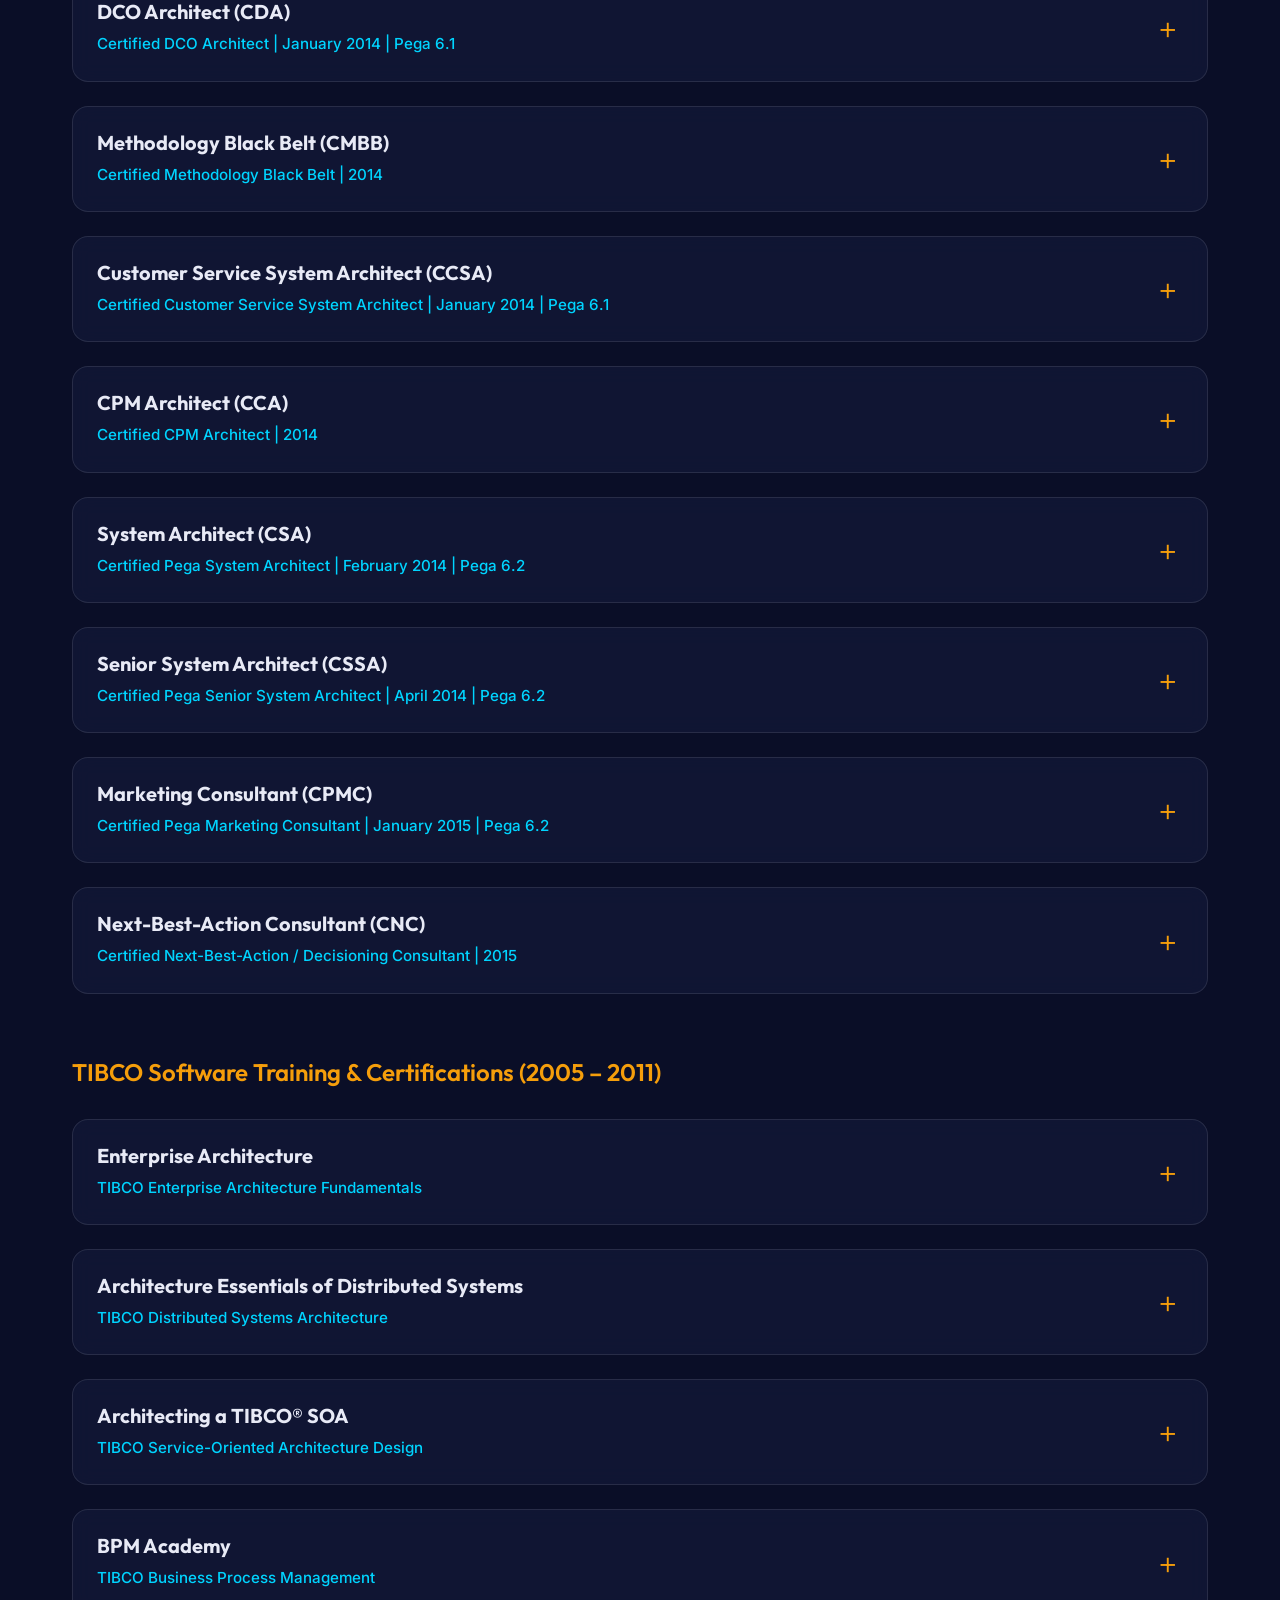
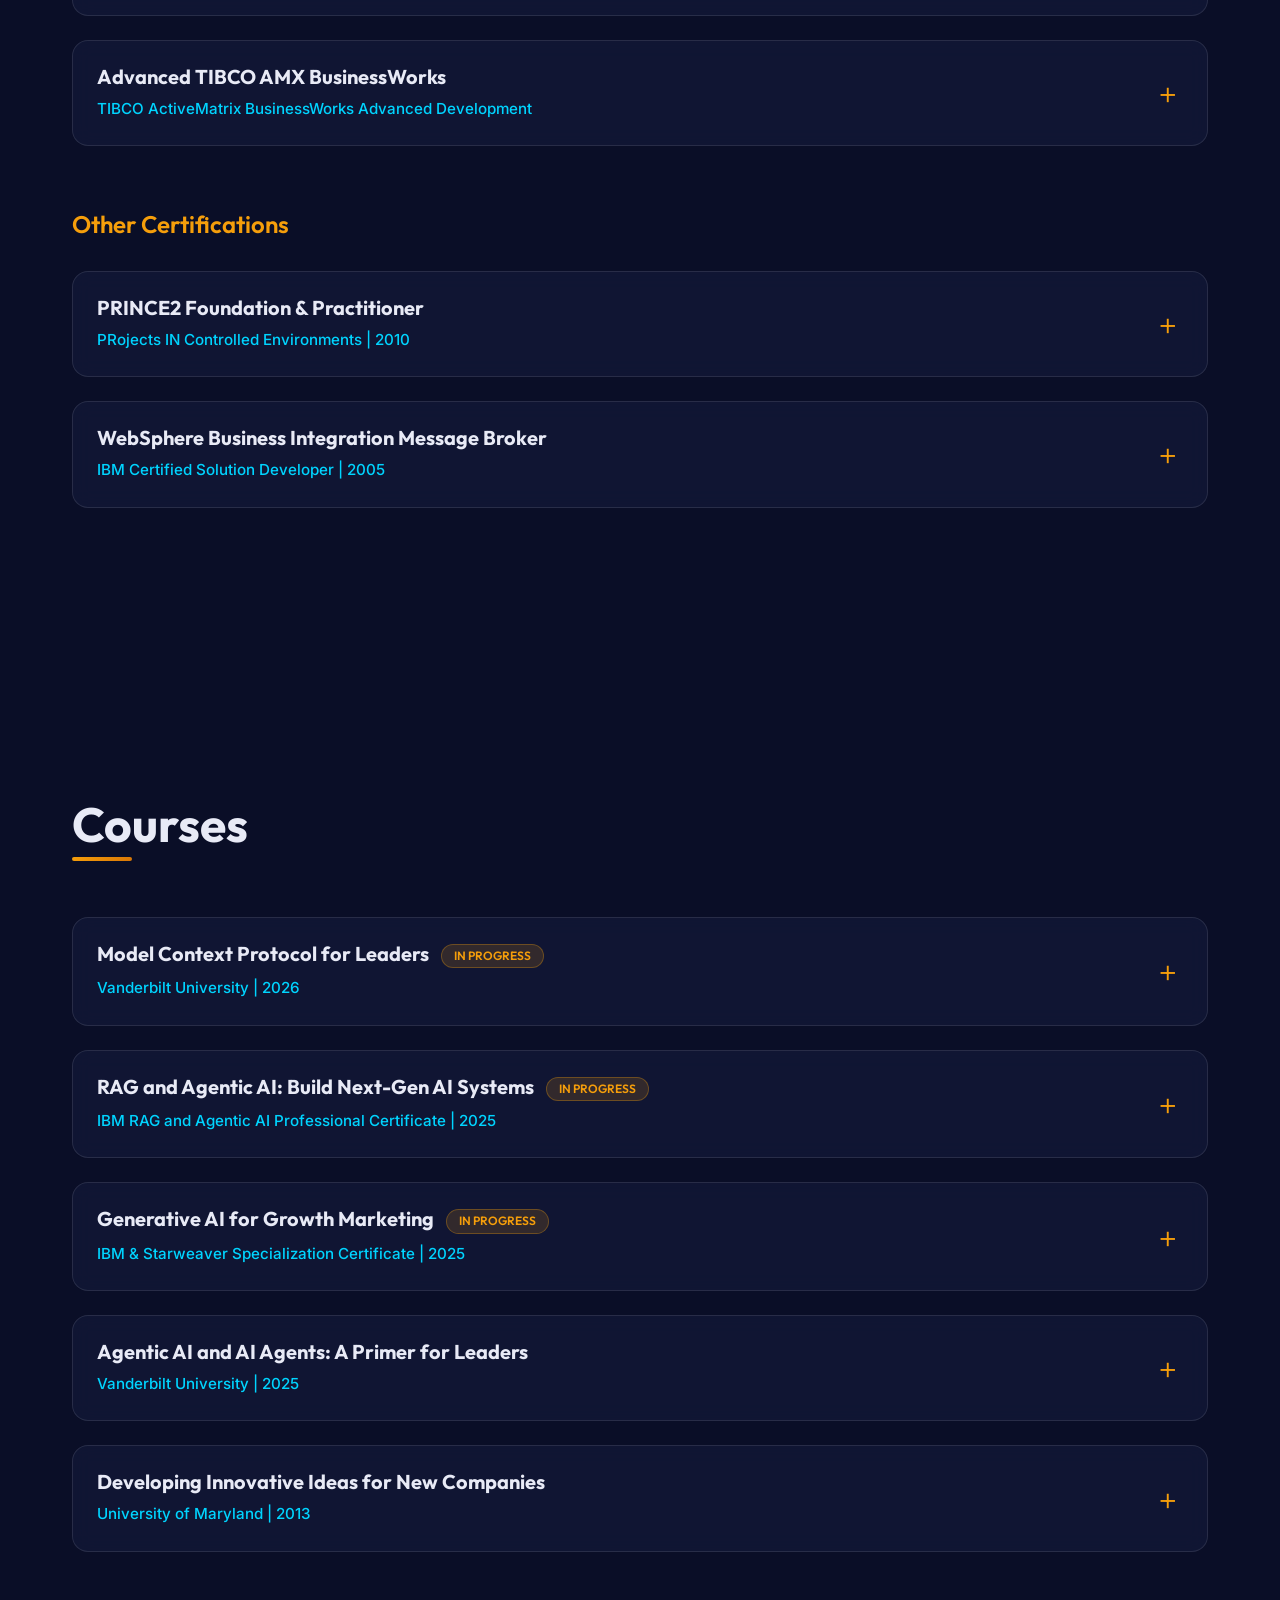
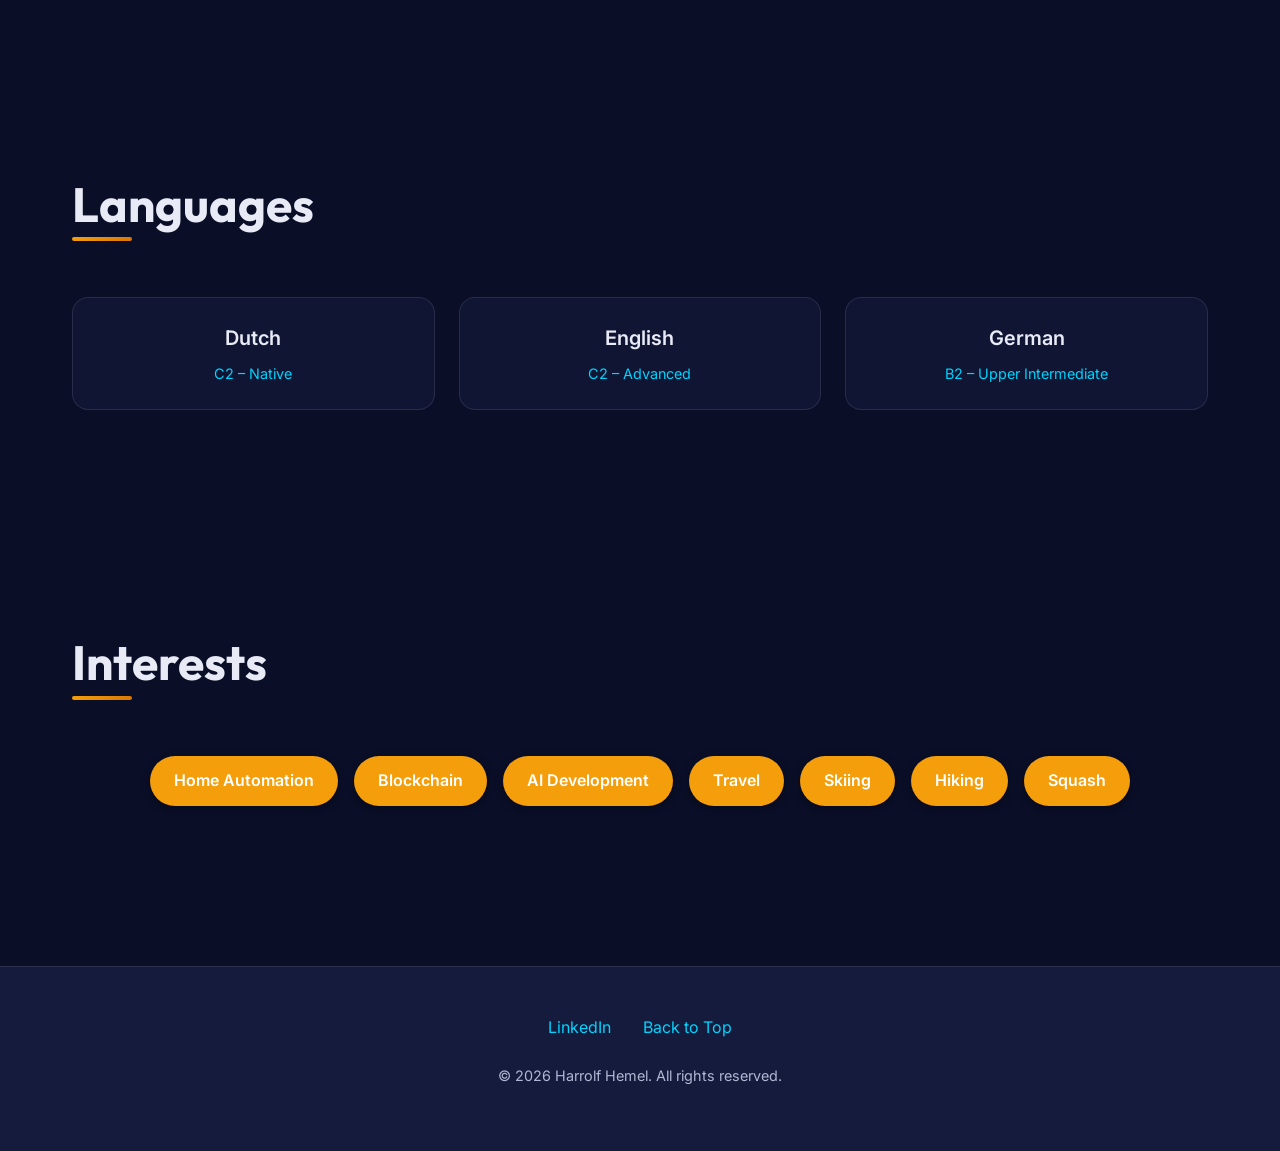
==== commit 62b7c27a: "Update hero section: replace text buttons with icon links" ====
--- a/index.html
+++ b/index.html
@@ -138,13 +138,22 @@
                 </p>
                 <div class="hero-links">
                     <a href="https://www.linkedin.com/in/harrolf" target="_blank" rel="noopener noreferrer"
-                        class="btn btn-primary">
-                        LinkedIn Profile
+                        class="icon-link" aria-label="LinkedIn Profile">
+                        <svg xmlns="http://www.w3.org/2000/svg" width="32" height="32" viewBox="0 0 24 24"
+                            fill="currentColor">
+                            <path
+                                d="M19 0h-14c-2.761 0-5 2.239-5 5v14c0 2.761 2.239 5 5 5h14c2.762 0 5-2.239 5-5v-14c0-2.761-2.238-5-5-5zm-11 19h-3v-11h3v11zm-1.5-12.268c-.966 0-1.75-.79-1.75-1.764s.784-1.764 1.75-1.764 1.75.79 1.75 1.764-.783 1.764-1.75 1.764zm13.5 12.268h-3v-5.604c0-3.368-4-3.113-4 0v5.604h-3v-11h3v1.765c1.396-2.586 7-2.777 7 2.476v6.759z" />
+                        </svg>
                     </a>
-                    <a href="#experience" class="btn btn-secondary">View Experience</a>
-                    <a href="Harrolf_Hemel_CV.pdf" target="_blank" class="btn btn-secondary"
-                        aria-label="Download CV as PDF">
-                        Download CV
+                    <a href="Harrolf_Hemel_CV.pdf" target="_blank" class="icon-link" aria-label="Download CV">
+                        <svg xmlns="http://www.w3.org/2000/svg" width="32" height="32" viewBox="0 0 24 24" fill="none"
+                            stroke="currentColor" stroke-width="2" stroke-linecap="round" stroke-linejoin="round">
+                            <path d="M14 2H6a2 2 0 0 0-2 2v16a2 2 0 0 0 2 2h12a2 2 0 0 0 2-2V8z"></path>
+                            <polyline points="14 2 14 8 20 8"></polyline>
+                            <line x1="16" y1="13" x2="8" y2="13"></line>
+                            <line x1="16" y1="17" x2="8" y2="17"></line>
+                            <polyline points="10 9 9 9 8 9"></polyline>
+                        </svg>
                     </a>
                 </div>
             </div>
@@ -1132,18 +1141,22 @@
             body.classList.toggle('menu-open');
         }
 
-        // Close mobile menu when clicking a link
+        // Close mobile menu when clicking a link AND blur focus to close desktop dropdowns
         document.querySelectorAll('.main-nav a').forEach(link => {
             link.addEventListener('click', () => {
                 const nav = document.querySelector('.main-nav');
                 const toggle = document.querySelector('.mobile-menu-toggle');
                 const body = document.body;
 
+                // Close Mobile Menu if open
                 if (nav.classList.contains('active')) {
                     nav.classList.remove('active');
                     toggle.classList.remove('active');
                     body.classList.remove('menu-open');
                 }
+
+                // Remove focus to close Desktop dropdowns (caused by :focus-within)
+                link.blur();
             });
         });
     </script>
--- a/style.css
+++ b/style.css
@@ -14,6 +14,16 @@
   --shadow-sm: 0 2px 8px rgba(0, 0, 0, 0.3);
   --shadow-md: 0 4px 16px rgba(0, 0, 0, 0.4);
   --shadow-lg: 0 8px 32px rgba(0, 0, 0, 0.5);
+  /* Z-Index Layers */
+  --z-background: -1;
+  --z-normal: 1;
+  --z-overlay: 950;
+  --z-nav-drawer: 998;
+  --z-header: 1000;
+  --z-dropdown: 1001;
+  --z-modal: 2000;
+  --z-tooltip: 2000;
+
   --border-radius: 16px;
   --transition: all 0.3s cubic-bezier(0.4, 0, 0.2, 1);
 }
@@ -126,7 +136,7 @@
   /* Fallback / Base */
   border-bottom: 1px solid rgba(255, 255, 255, 0.1);
   padding: 1rem 2rem;
-  z-index: 1000;
+  z-index: var(--z-header);
   box-shadow: var(--shadow-sm);
   transition: var(--transition);
 }
@@ -141,7 +151,7 @@
   height: 100%;
   backdrop-filter: blur(10px);
   -webkit-backdrop-filter: blur(10px);
-  z-index: -1;
+  z-index: var(--z-background);
 }
 
 .header-container {
@@ -211,22 +221,33 @@
   font-size: 1.25rem;
 }
 
-/* ===== Desktop Navigation ===== */
-.main-nav {
-  flex: 1;
-  display: flex;
-  justify-content: center;
-}
-
+/* Global Navigation Lists Reset */
 .main-nav ul {
   list-style: none;
-  display: flex;
-  justify-content: center;
-  gap: 2rem;
+  padding: 0;
   margin: 0;
-  padding: 0;
-}
-
+}
+
+/* ===== Desktop Navigation (Min-width: 769px) ===== */
+@media (min-width: 769px) {
+  .main-nav {
+    flex: 1;
+    display: flex;
+    justify-content: center;
+  }
+
+  /* Target direct child to avoid specificty wars with dropdowns */
+  .main-nav>ul {
+    list-style: none;
+    display: flex;
+    justify-content: center;
+    gap: 2rem;
+    margin: 0;
+    padding: 0;
+  }
+}
+
+/* Base Link Styles (Shared) */
 .main-nav a {
   color: var(--text-secondary);
   font-weight: 500;
@@ -250,7 +271,7 @@
   border: none;
   cursor: pointer;
   padding: 0.5rem;
-  z-index: 1001;
+  z-index: var(--z-dropdown);
 }
 
 .hamburger-box {
@@ -307,12 +328,12 @@
   transform: rotate(-90deg);
 }
 
-/* Dropdown Menu Styles - Desktop keying off .main-nav */
+/* Dropdown Menu Styles */
 .main-nav ul li {
   position: relative;
 }
 
-.main-nav .dropdown {
+.dropdown {
   position: absolute;
   top: 100%;
   left: 50%;
@@ -327,13 +348,14 @@
   opacity: 0;
   visibility: hidden;
   transition: all 0.3s ease;
-  z-index: 1000;
+  z-index: var(--z-dropdown);
   display: flex;
   flex-direction: column;
   gap: 0;
 }
 
-.main-nav ul li:hover .dropdown {
+.main-nav ul li:hover .dropdown,
+.main-nav ul li:focus-within .dropdown {
   opacity: 1;
   visibility: visible;
   transform: translateX(-50%) translateY(0);
@@ -484,6 +506,48 @@
   transform: translateY(-2px);
   text-decoration: none;
 }
+
+/* Hero Icon Links */
+.icon-link {
+  display: flex;
+  align-items: center;
+  justify-content: center;
+  width: 3.5rem;
+  height: 3.5rem;
+  border-radius: 50%;
+  background: var(--bg-card);
+  border: 1px solid var(--accent-primary);
+  color: var(--accent-primary);
+  transition: var(--transition);
+  backdrop-filter: blur(10px);
+  box-shadow: var(--shadow-sm);
+}
+
+.icon-link:hover {
+  transform: translateY(-3px) scale(1.05);
+  box-shadow: 0 0 15px rgba(0, 212, 255, 0.4);
+  background: var(--accent-primary);
+  color: white;
+  border-color: var(--accent-primary);
+}
+
+.icon-link svg {
+  width: 1.5rem;
+  height: 1.5rem;
+  fill: currentColor;
+  /* For LinkedIn path fill */
+  stroke: currentColor;
+  /* For Downlaod stroke */
+}
+
+/* Specific adjustment for Fill vs Stroke icons if needed, 
+   but currentColor handles both usually if SVG is set up right.
+   LinkedIn SVG uses fill, Download SVG uses stroke.
+*/
+.icon-link svg[fill="none"] {
+  fill: none;
+}
+
 
 
 /* Scroll Indicator */
@@ -1051,7 +1115,7 @@
     opacity: 0;
     visibility: hidden;
     transition: opacity 0.3s ease;
-    z-index: -1;
+    z-index: var(--z-background);
     /* Behind the menu content but above main page content effectively */
     pointer-events: none;
   }
@@ -1067,7 +1131,12 @@
   }
 
   /* Reset ul for vertical stacking */
+  /* Reset ul for vertical stacking */
   .main-nav ul {
+    list-style: none;
+    /* Removed bullets */
+    padding: 0;
+    margin: 0;
     flex-direction: column;
     justify-content: flex-start;
     gap: 0;
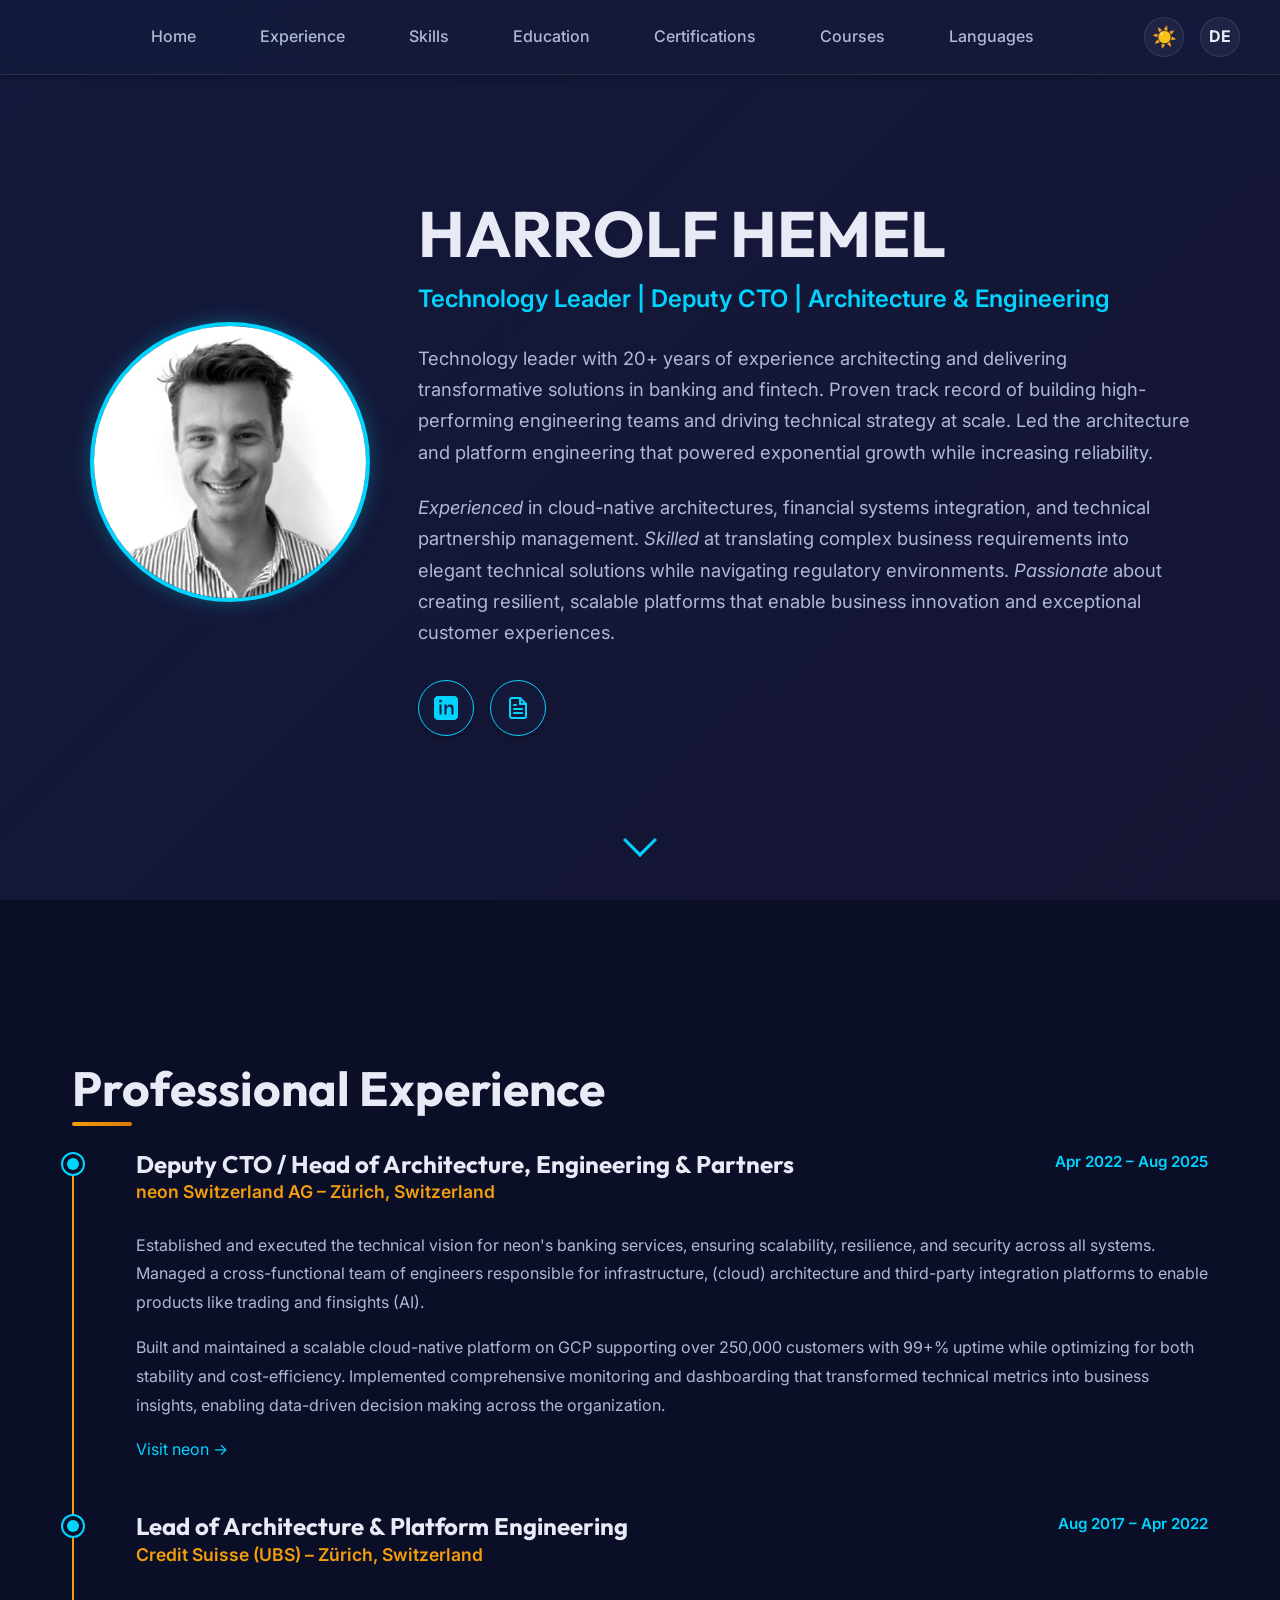
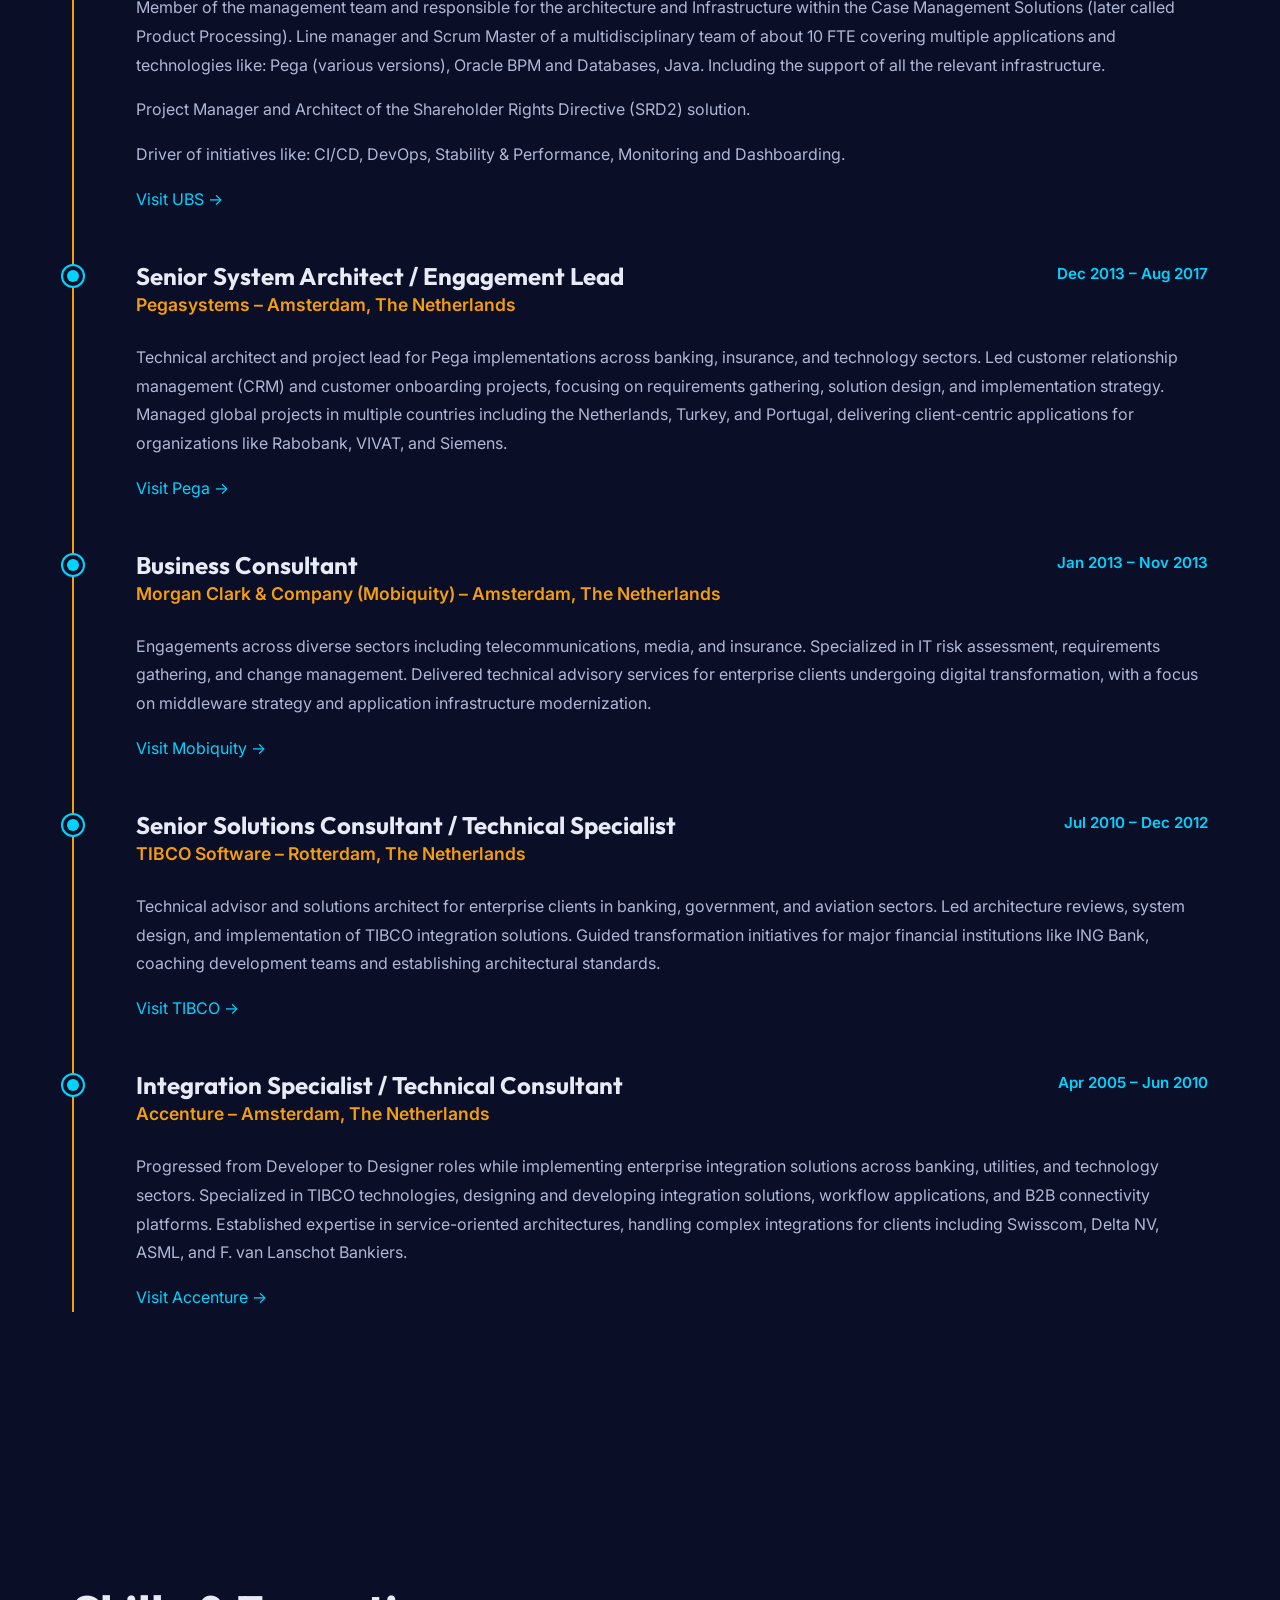
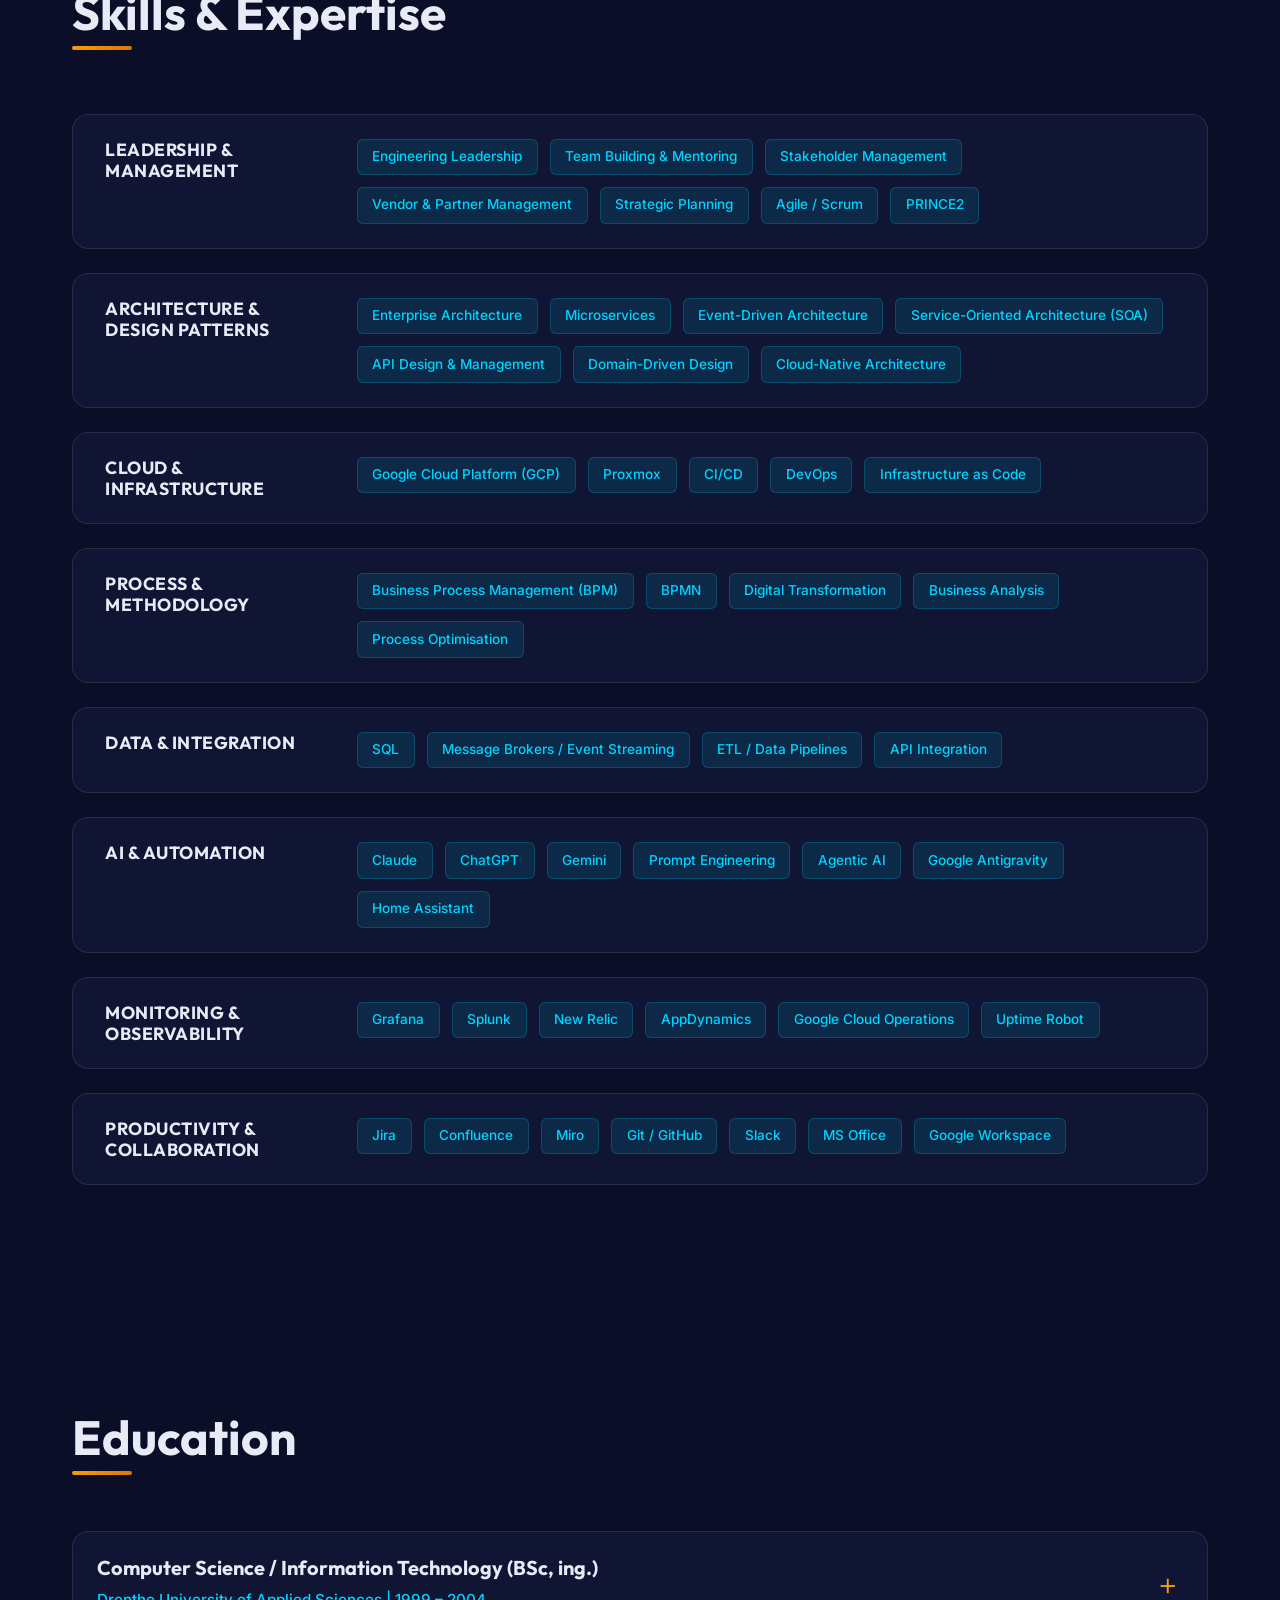
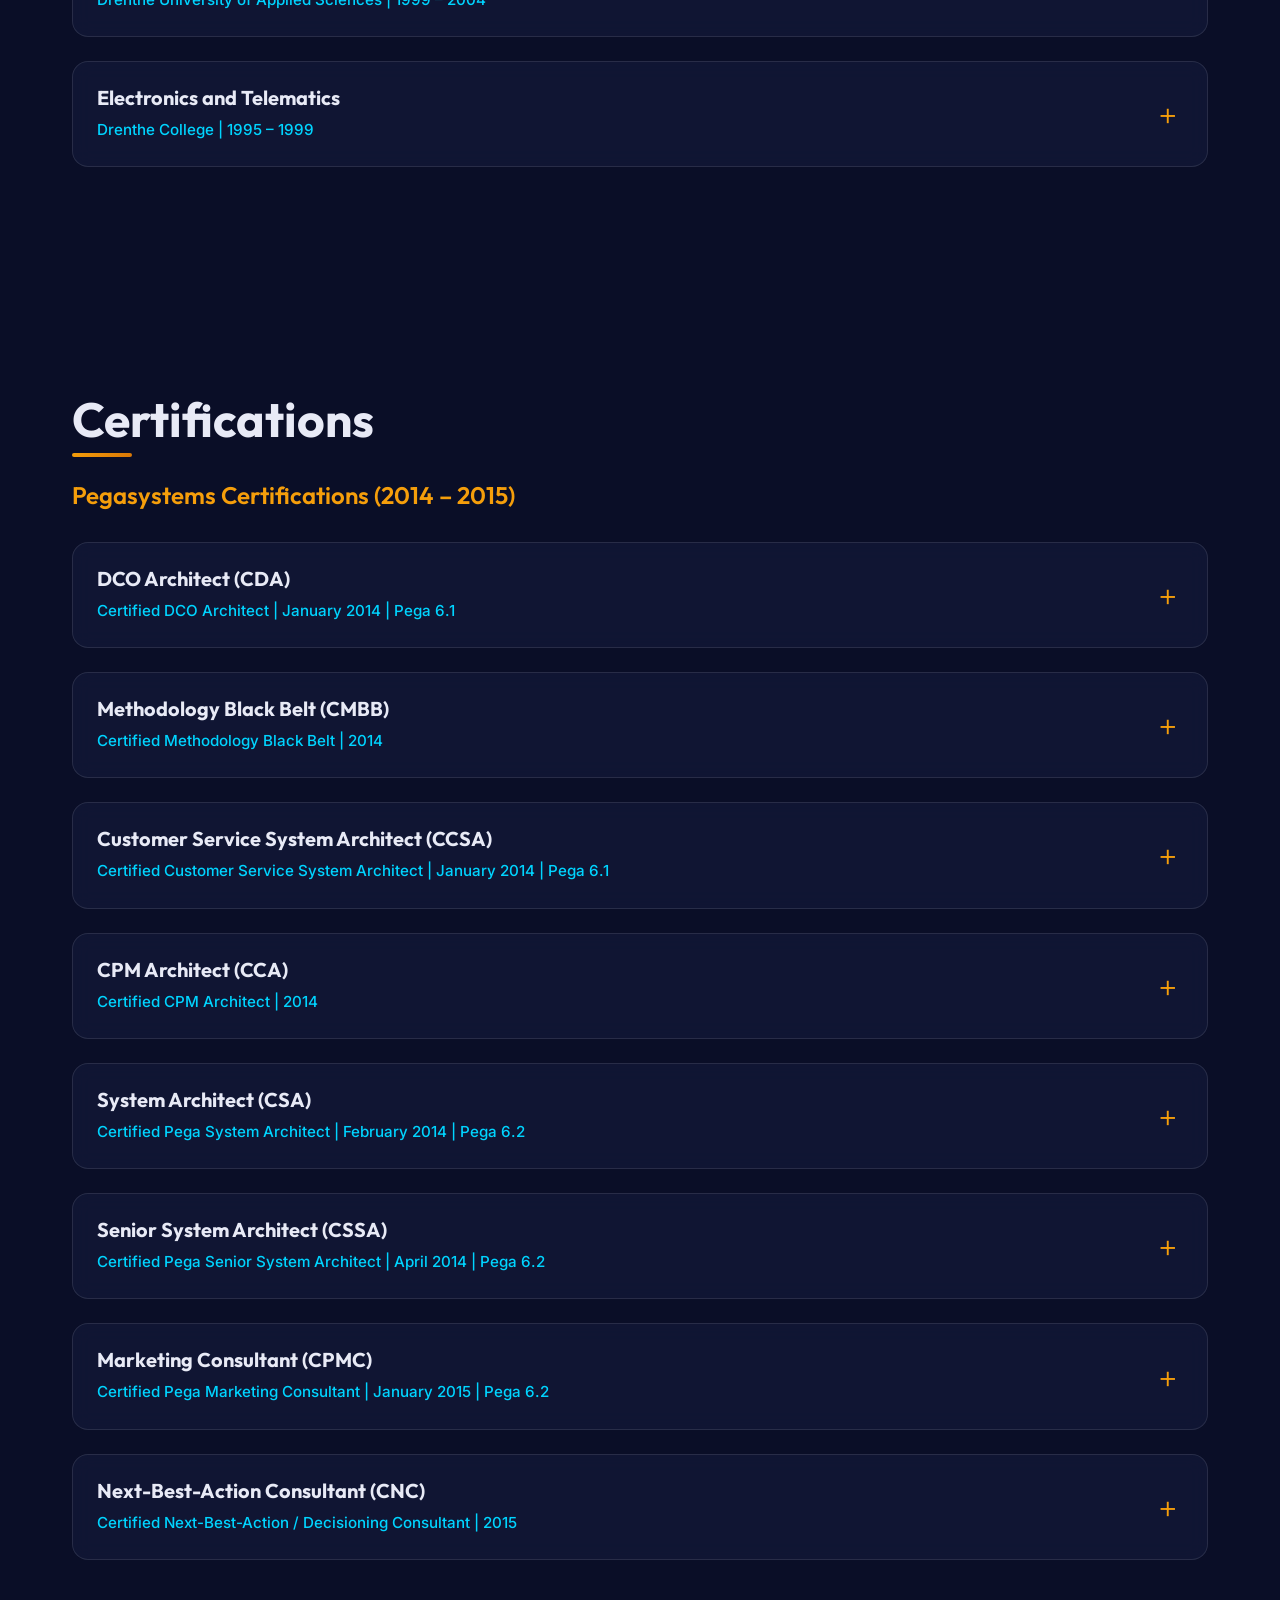
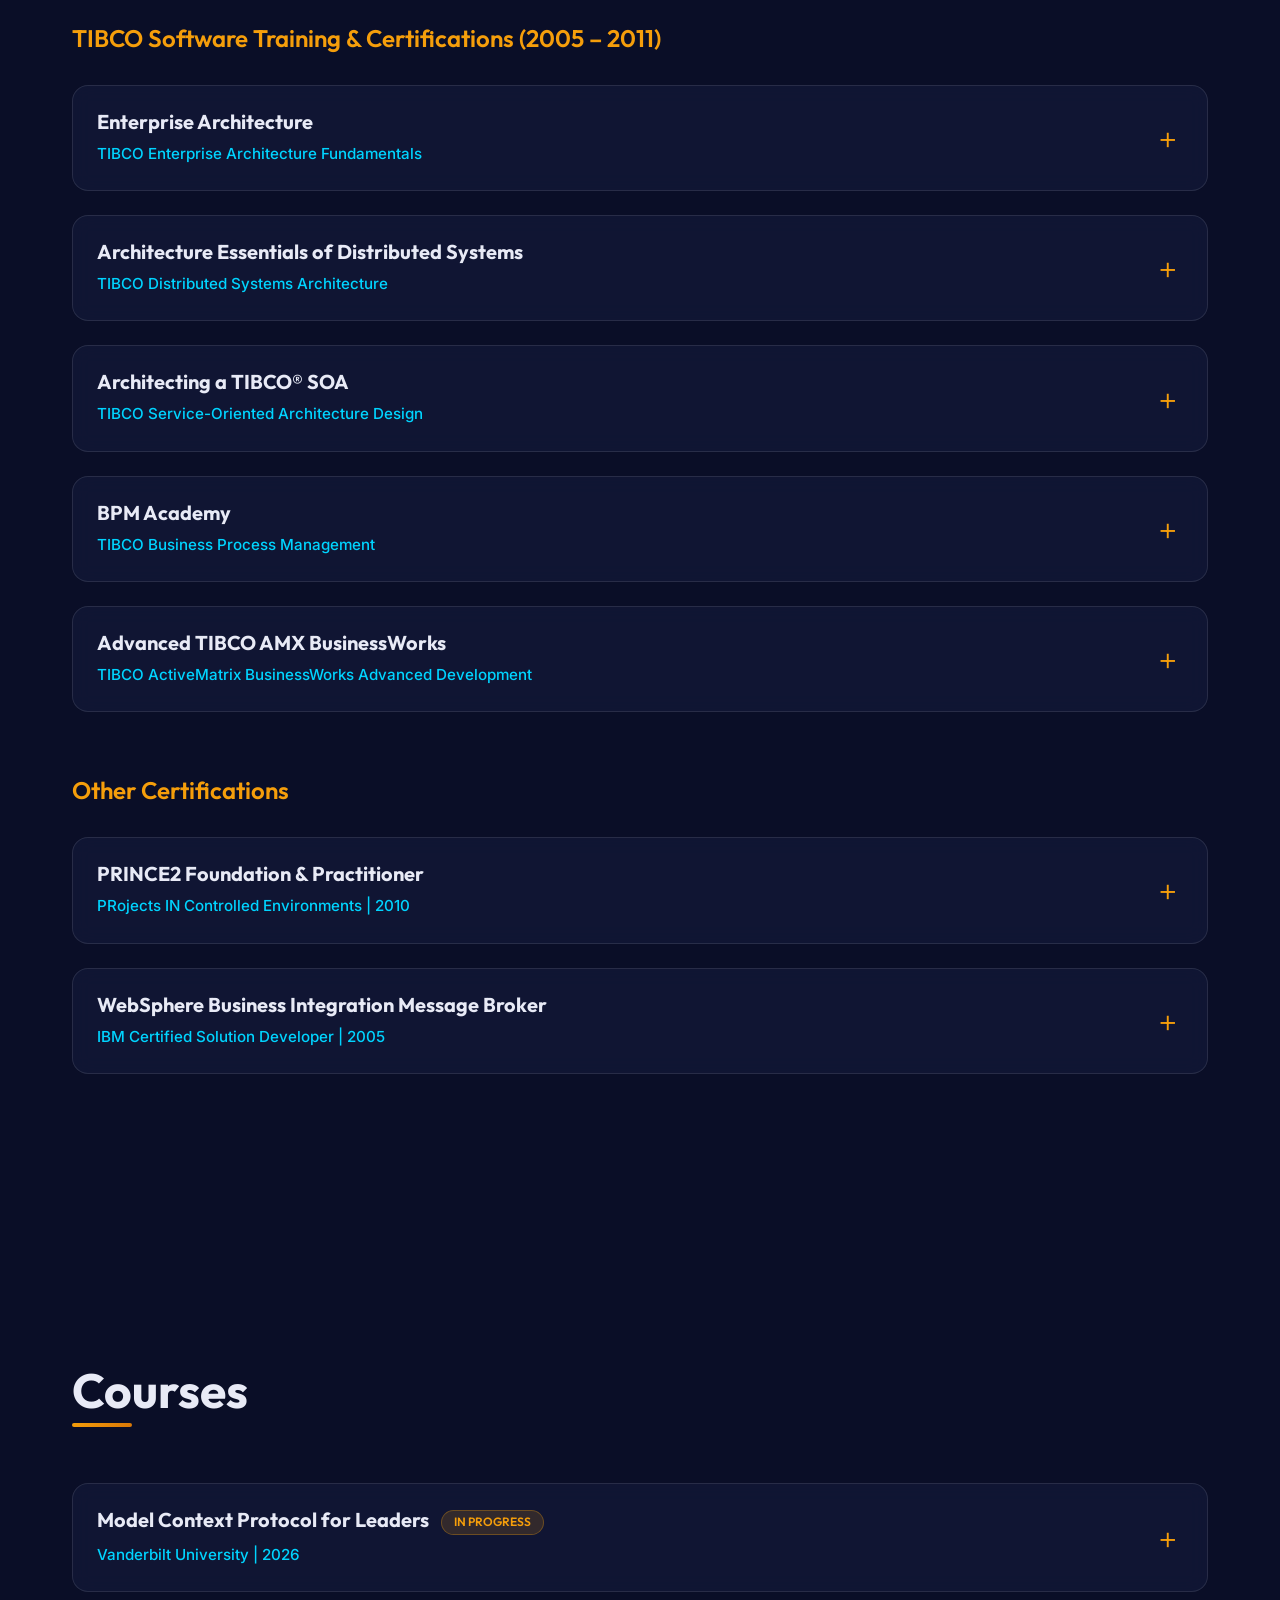
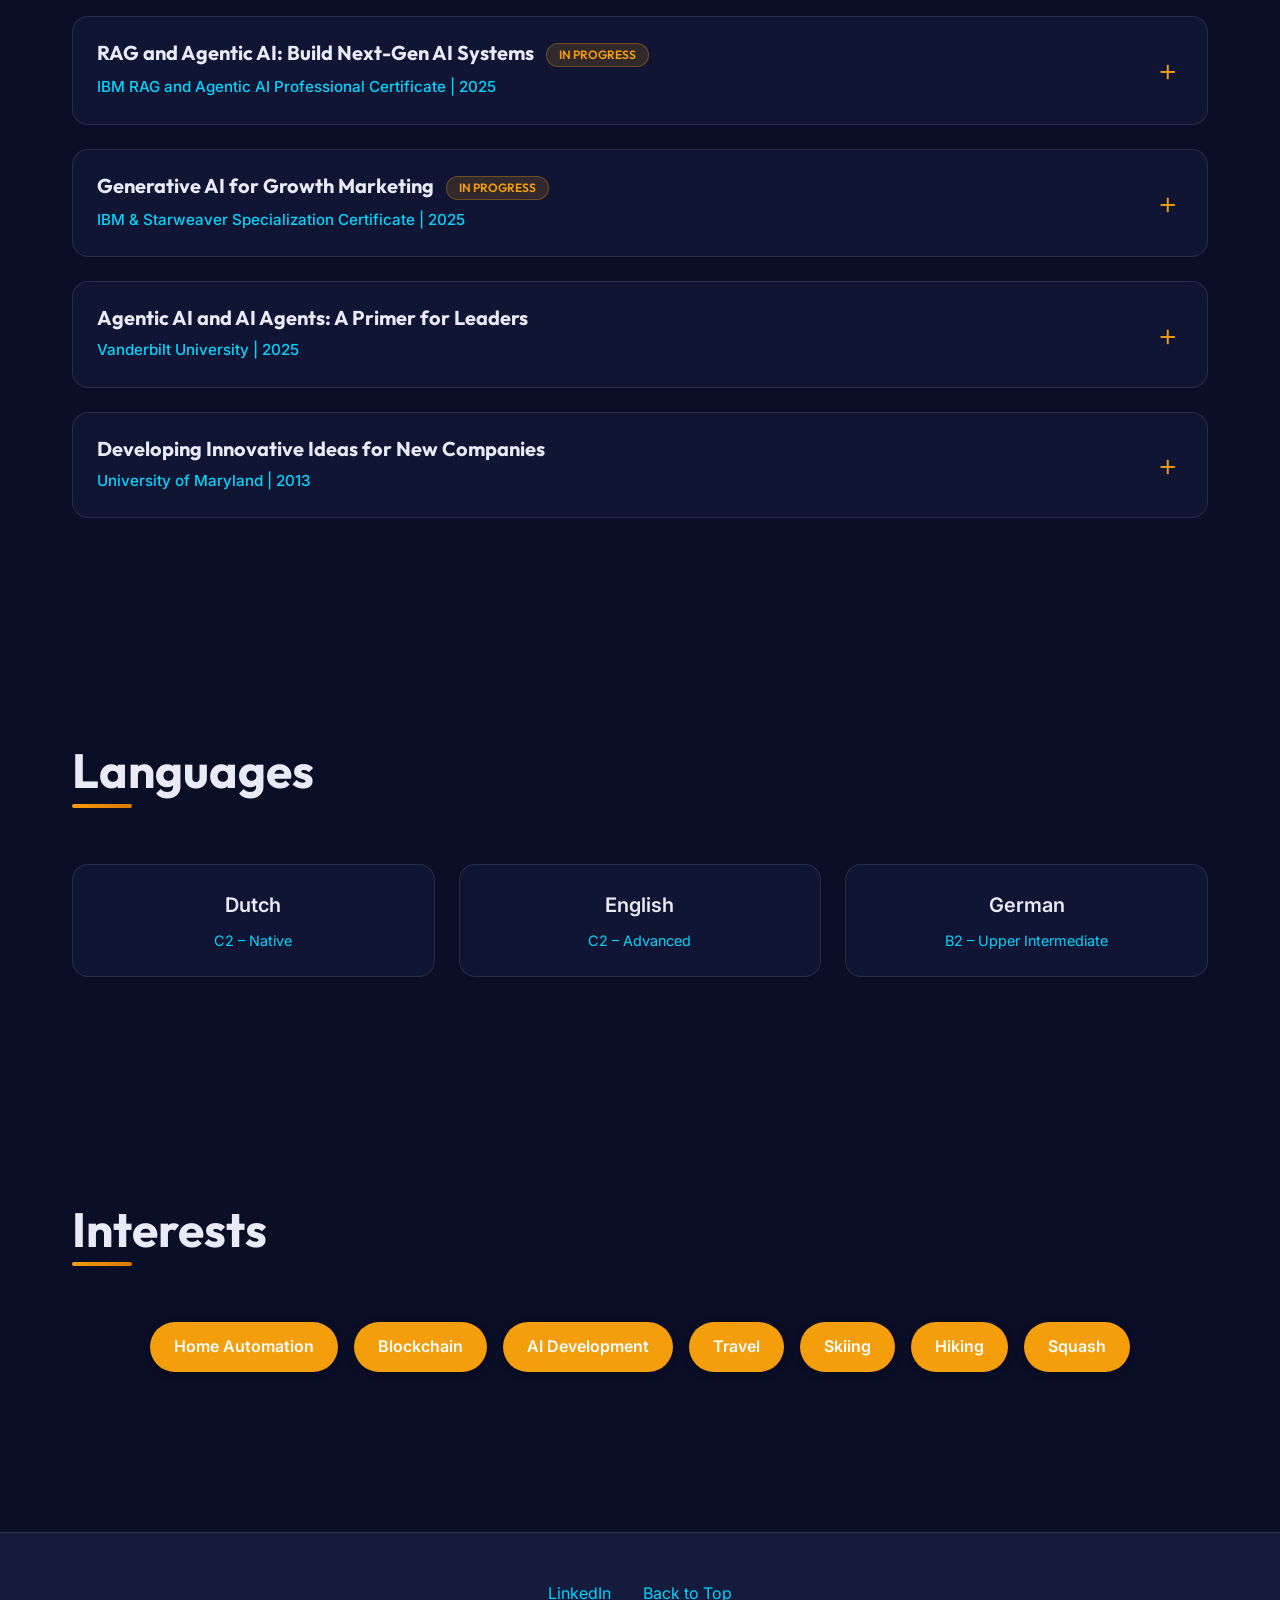
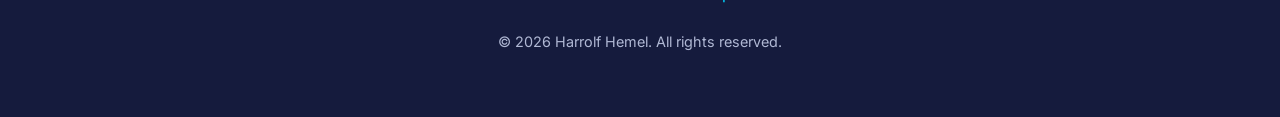
==== commit 08b7321b: "Redesign skills section (horizontal layout, 8 categories) and update navigation dropdowns" ====
--- a/index.html
+++ b/index.html
@@ -54,9 +54,14 @@
                     <li>
                         <a href="#skills">Skills</a>
                         <ul class="dropdown">
-                            <li><a href="#process-architecture">Process & Architecture</a></li>
-                            <li><a href="#productivity-tools">Productivity Tools</a></li>
-                            <li><a href="#monitoring-observability">Monitoring & Observability</a></li>
+                            <li><a href="#leadership">Leadership & Management</a></li>
+                            <li><a href="#architecture">Architecture & Design Patterns</a></li>
+                            <li><a href="#cloud">Cloud & Infrastructure</a></li>
+                            <li><a href="#process">Process & Methodology</a></li>
+                            <li><a href="#data">Data & Integration</a></li>
+                            <li><a href="#ai">AI & Automation</a></li>
+                            <li><a href="#monitoring">Monitoring & Observability</a></li>
+                            <li><a href="#productivity">Productivity & Collaboration</a></li>
                         </ul>
                     </li>
                     <li>
@@ -303,51 +308,107 @@
         <div class="container">
             <h2>Skills & Expertise</h2>
             <div class="skills-grid">
-                <div class="skill-category" id="process-architecture">
-                    <h3>Process & Architecture</h3>
+                <!-- Leadership & Management -->
+                <div class="skill-category" id="leadership">
+                    <h3>Leadership & Management</h3>
                     <div class="skill-tags">
-                        <span class="skill-tag">SOA</span>
-                        <span class="skill-tag">BPM</span>
+                        <span class="skill-tag">Engineering Leadership</span>
+                        <span class="skill-tag">Team Building & Mentoring</span>
+                        <span class="skill-tag">Stakeholder Management</span>
+                        <span class="skill-tag">Vendor & Partner Management</span>
+                        <span class="skill-tag">Strategic Planning</span>
+                        <span class="skill-tag">Agile / Scrum</span>
+                        <span class="skill-tag">PRINCE2</span>
+                    </div>
+                </div>
+
+                <!-- Architecture & Design Patterns -->
+                <div class="skill-category" id="architecture">
+                    <h3>Architecture & Design Patterns</h3>
+                    <div class="skill-tags">
+                        <span class="skill-tag">Enterprise Architecture</span>
+                        <span class="skill-tag">Microservices</span>
+                        <span class="skill-tag">Event-Driven Architecture</span>
+                        <span class="skill-tag">Service-Oriented Architecture (SOA)</span>
+                        <span class="skill-tag">API Design & Management</span>
+                        <span class="skill-tag">Domain-Driven Design</span>
+                        <span class="skill-tag">Cloud-Native Architecture</span>
+                    </div>
+                </div>
+
+                <!-- Cloud & Infrastructure -->
+                <div class="skill-category" id="cloud">
+                    <h3>Cloud & Infrastructure</h3>
+                    <div class="skill-tags">
+                        <span class="skill-tag">Google Cloud Platform (GCP)</span>
+                        <span class="skill-tag">Proxmox</span>
+                        <span class="skill-tag">CI/CD</span>
+                        <span class="skill-tag">DevOps</span>
+                        <span class="skill-tag">Infrastructure as Code</span>
+                    </div>
+                </div>
+
+                <!-- Process & Methodology -->
+                <div class="skill-category" id="process">
+                    <h3>Process & Methodology</h3>
+                    <div class="skill-tags">
+                        <span class="skill-tag">Business Process Management (BPM)</span>
                         <span class="skill-tag">BPMN</span>
-                        <span class="skill-tag">GCP</span>
-                        <span class="skill-tag">SQL</span>
                         <span class="skill-tag">Digital Transformation</span>
                         <span class="skill-tag">Business Analysis</span>
-                        <span class="skill-tag">Process Optimization</span>
-                        <span class="skill-tag">DevOps</span>
-                        <span class="skill-tag">CI/CD</span>
-                        <span class="skill-tag">Agile / Scrum</span>
-                        <span class="skill-tag">Microservices</span>
-                        <span class="skill-tag">Event-Driven Architecture</span>
-                    </div>
-                </div>
-                <div class="skill-category" id="productivity-tools">
-                    <h3>Productivity Tools</h3>
+                        <span class="skill-tag">Process Optimisation</span>
+                    </div>
+                </div>
+
+                <!-- Data & Integration -->
+                <div class="skill-category" id="data">
+                    <h3>Data & Integration</h3>
                     <div class="skill-tags">
-                        <span class="skill-tag">MS Office</span>
-                        <span class="skill-tag">Google Suite</span>
-                        <span class="skill-tag">Jira</span>
-                        <span class="skill-tag">Confluence</span>
-                        <span class="skill-tag">Slack</span>
-                        <span class="skill-tag">Miro</span>
+                        <span class="skill-tag">SQL</span>
+                        <span class="skill-tag">Message Brokers / Event Streaming</span>
+                        <span class="skill-tag">ETL / Data Pipelines</span>
+                        <span class="skill-tag">API Integration</span>
+                    </div>
+                </div>
+
+                <!-- AI & Automation -->
+                <div class="skill-category" id="ai">
+                    <h3>AI & Automation</h3>
+                    <div class="skill-tags">
                         <span class="skill-tag">Claude</span>
                         <span class="skill-tag">ChatGPT</span>
                         <span class="skill-tag">Gemini</span>
+                        <span class="skill-tag">Prompt Engineering</span>
+                        <span class="skill-tag">Agentic AI</span>
                         <span class="skill-tag">Google Antigravity</span>
-                        <span class="skill-tag">Git / GitHub</span>
-                        <span class="skill-tag">Proxmox</span>
-                    </div>
-                </div>
-                <div class="skill-category" id="monitoring-observability">
+                        <span class="skill-tag">Home Assistant</span>
+                    </div>
+                </div>
+
+                <!-- Monitoring & Observability -->
+                <div class="skill-category" id="monitoring">
                     <h3>Monitoring & Observability</h3>
                     <div class="skill-tags">
                         <span class="skill-tag">Grafana</span>
                         <span class="skill-tag">Splunk</span>
                         <span class="skill-tag">New Relic</span>
+                        <span class="skill-tag">AppDynamics</span>
+                        <span class="skill-tag">Google Cloud Operations</span>
                         <span class="skill-tag">Uptime Robot</span>
-                        <span class="skill-tag">AppDynamics</span>
-                        <span class="skill-tag">Home Assistant</span>
-                        <span class="skill-tag">Google Cloud Operations</span>
+                    </div>
+                </div>
+
+                <!-- Productivity & Collaboration -->
+                <div class="skill-category" id="productivity">
+                    <h3>Productivity & Collaboration</h3>
+                    <div class="skill-tags">
+                        <span class="skill-tag">Jira</span>
+                        <span class="skill-tag">Confluence</span>
+                        <span class="skill-tag">Miro</span>
+                        <span class="skill-tag">Git / GitHub</span>
+                        <span class="skill-tag">Slack</span>
+                        <span class="skill-tag">MS Office</span>
+                        <span class="skill-tag">Google Workspace</span>
                     </div>
                 </div>
             </div>
--- a/style.css
+++ b/style.css
@@ -639,7 +639,8 @@
   content: '';
   position: absolute;
   left: 0;
-  top: 0;
+  top: 0.5rem;
+  /* Starts at the first dot */
   bottom: 0;
   width: 2px;
   background: var(--accent-secondary);
@@ -654,7 +655,8 @@
 .timeline-item::before {
   content: '';
   position: absolute;
-  left: -2.5rem;
+  left: calc(-2rem - 5px);
+  /* Center aligned with .timeline line (2px width) */
   top: 0.5rem;
   width: 12px;
   height: 12px;
@@ -696,36 +698,44 @@
   line-height: 1.8;
 }
 
-/* ===== Skills Grid ===== */
+/* ===== Skills Layout (Horizontal Rows) ===== */
 .skills-grid {
-  display: grid;
-  grid-template-columns: repeat(auto-fit, minmax(300px, 1fr));
+  display: flex;
+  flex-direction: column;
+  gap: 1.5rem;
+  margin-top: 2.5rem;
+}
+
+.skill-category {
+  display: flex;
+  align-items: flex-start;
   gap: 2rem;
-  margin-top: 2rem;
-}
-
-.skill-category {
+  padding: 1.5rem 2rem;
   background: var(--bg-card);
   backdrop-filter: blur(10px);
   border: 1px solid rgba(255, 255, 255, 0.1);
   border-radius: var(--border-radius);
-  padding: 2rem;
   transition: var(--transition);
 }
 
 .skill-category:hover {
-  transform: translateY(-4px);
-  box-shadow: var(--shadow-lg);
-  border-color: rgba(168, 85, 247, 0.3);
+  transform: translateX(10px);
+  border-color: var(--accent-primary);
+  box-shadow: var(--shadow-md);
 }
 
 .skill-category h3 {
-  color: var(--accent-primary);
-  margin-bottom: 1rem;
-  font-size: 1.25rem;
+  flex: 0 0 220px;
+  color: var(--text-primary);
+  margin-bottom: 0;
+  font-size: 1.1rem;
+  font-weight: 700;
+  letter-spacing: 0.5px;
+  text-transform: uppercase;
 }
 
 .skill-tags {
+  flex: 1;
   display: flex;
   flex-wrap: wrap;
   gap: 0.75rem;
@@ -734,17 +744,42 @@
 .skill-tag {
   background: rgba(0, 212, 255, 0.1);
   color: var(--accent-primary);
-  padding: 0.5rem 1rem;
-  border-radius: 50px;
-  font-size: 0.875rem;
+  padding: 0.4rem 0.9rem;
+  border-radius: 6px;
+  /* Slightly squarer for professional look */
+  font-size: 0.85rem;
   font-weight: 500;
   border: 1px solid rgba(0, 212, 255, 0.2);
   transition: var(--transition);
+  white-space: nowrap;
 }
 
 .skill-tag:hover {
-  background: rgba(0, 212, 255, 0.2);
+  background: var(--accent-primary);
+  color: white;
   transform: translateY(-2px);
+  box-shadow: 0 4px 12px rgba(0, 212, 255, 0.3);
+}
+
+/* Mobile Skills: Stack label and tags */
+@media (max-width: 768px) {
+  .skill-category {
+    flex-direction: column;
+    gap: 1rem;
+    padding: 1.5rem;
+  }
+
+  .skill-category h3 {
+    flex: none;
+    font-size: 1rem;
+    border-bottom: 1px solid rgba(255, 255, 255, 0.1);
+    padding-bottom: 0.5rem;
+    width: 100%;
+  }
+
+  .skill-category:hover {
+    transform: translateY(-5px);
+  }
 }
 
 /* ===== Education & Courses ===== */
@@ -1238,7 +1273,7 @@
   }
 
   .timeline-item::before {
-    left: -1.75rem;
+    left: calc(-1rem - 5px);
   }
 
   .skills-grid {
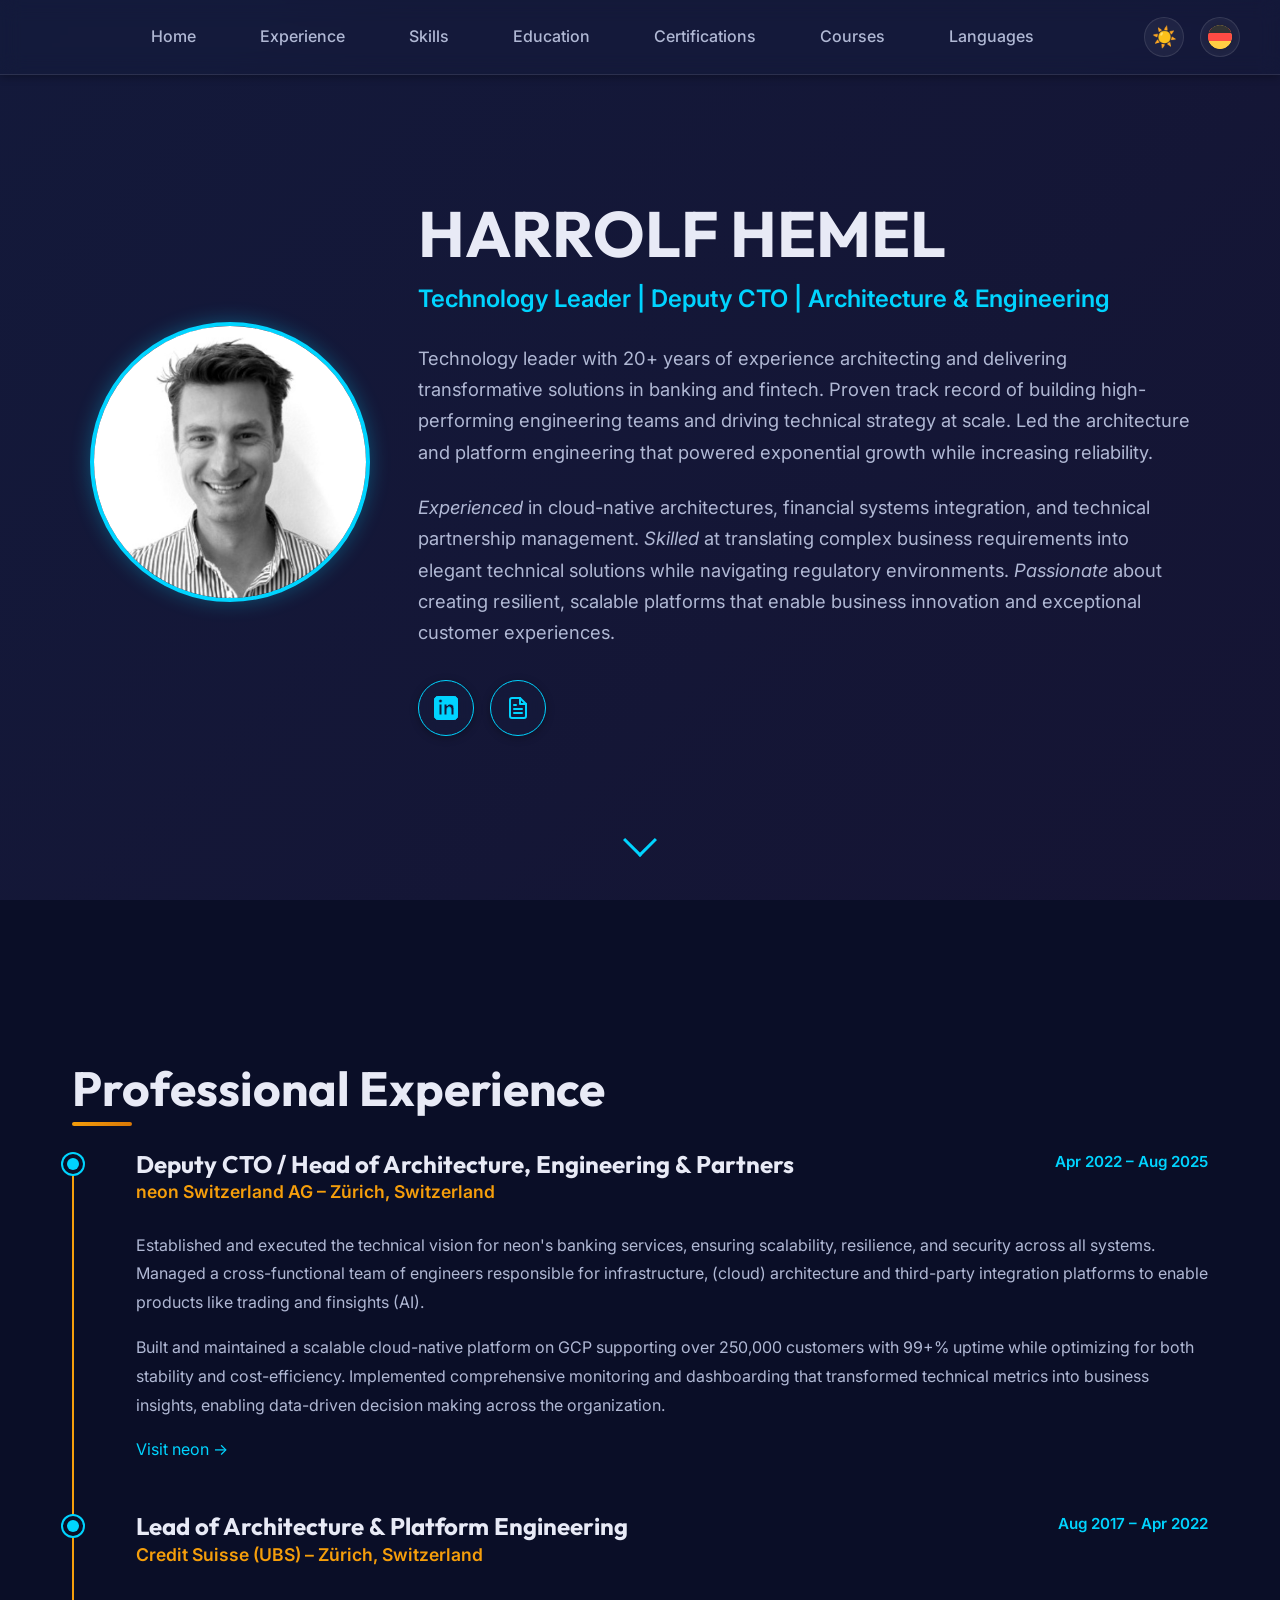
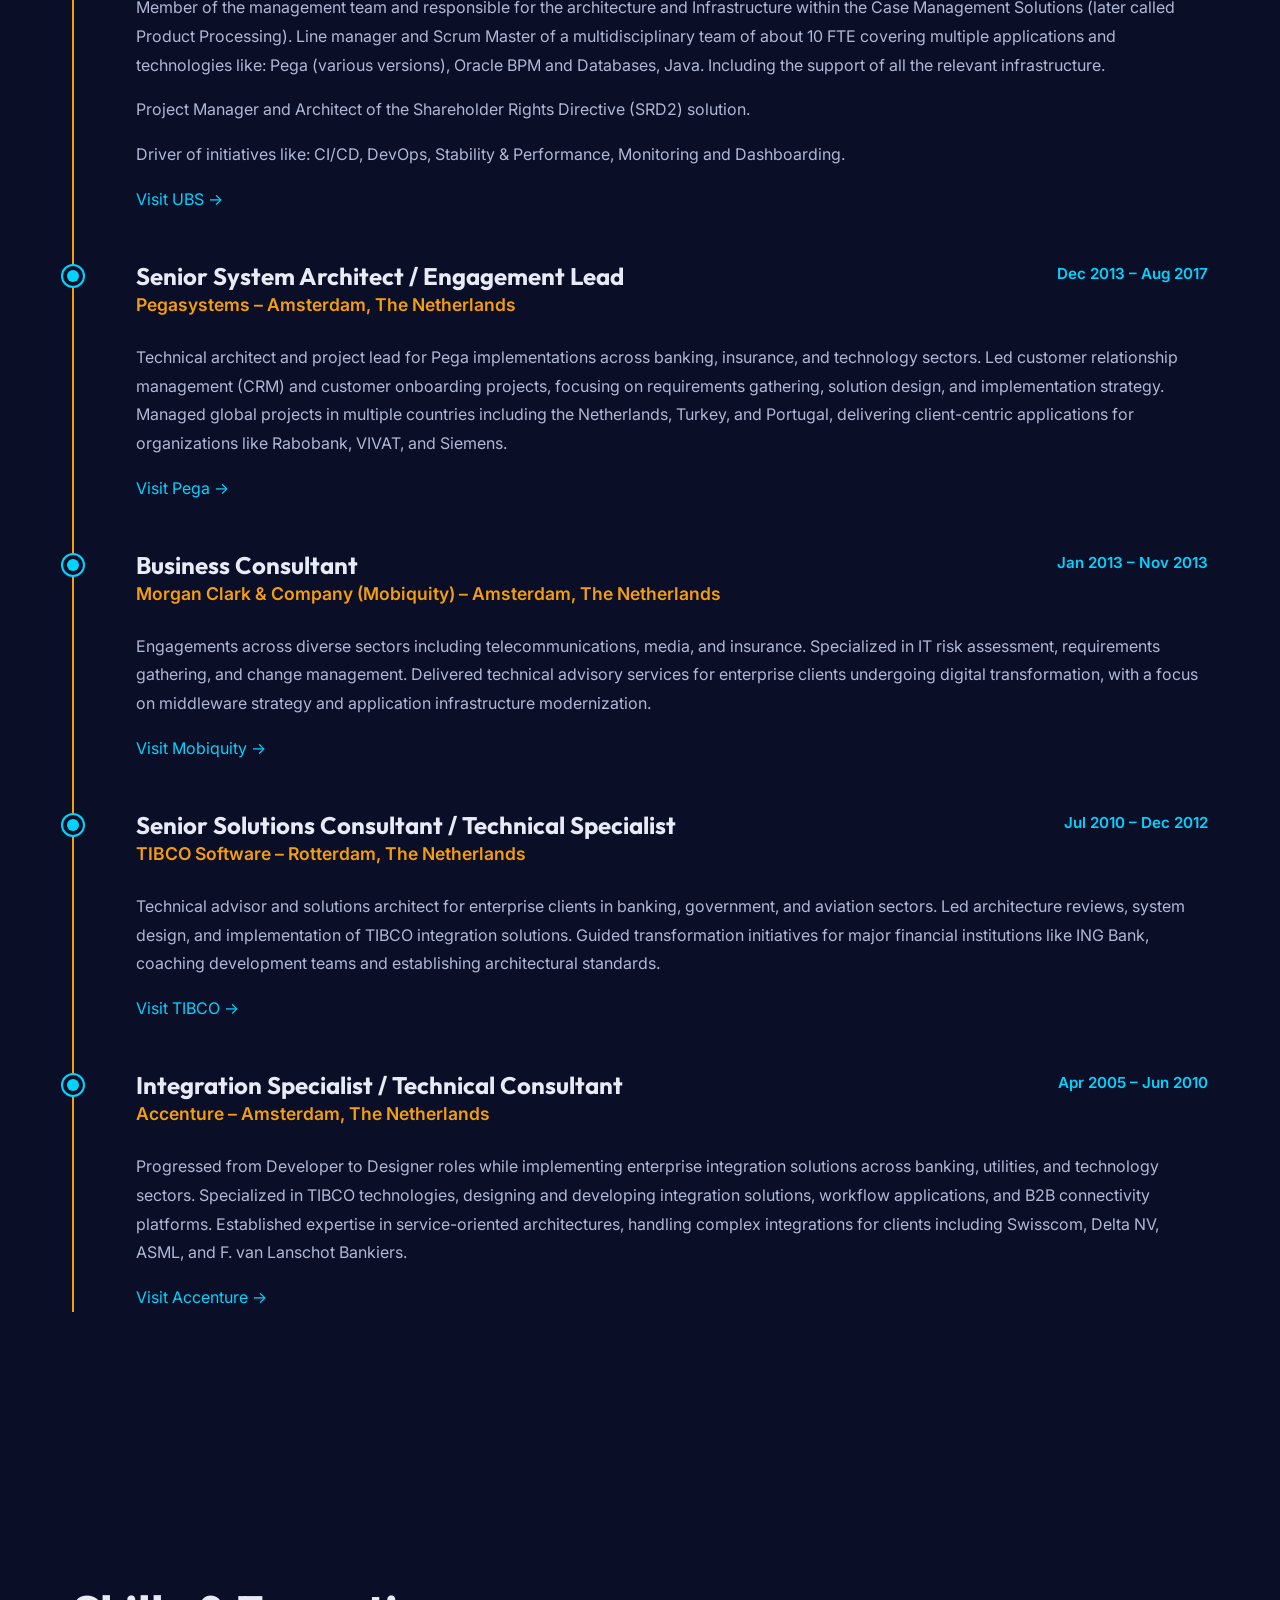
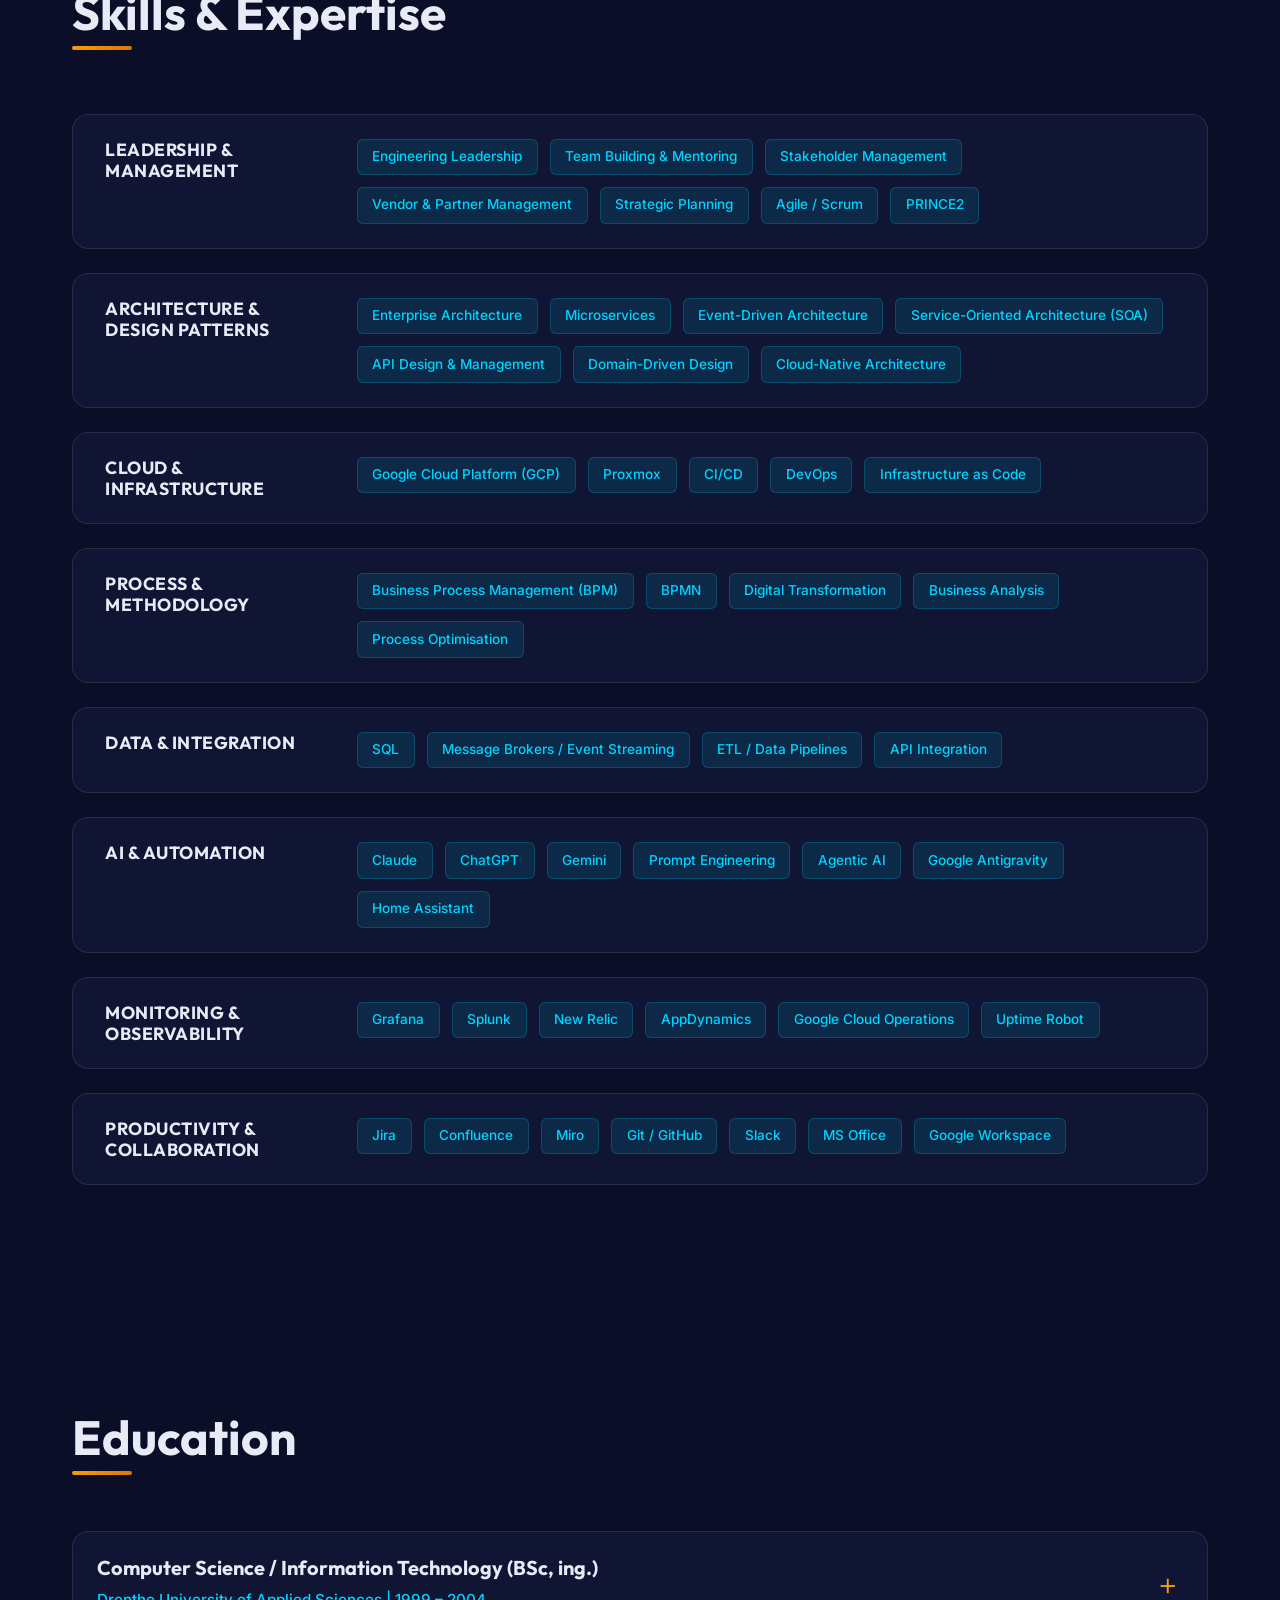
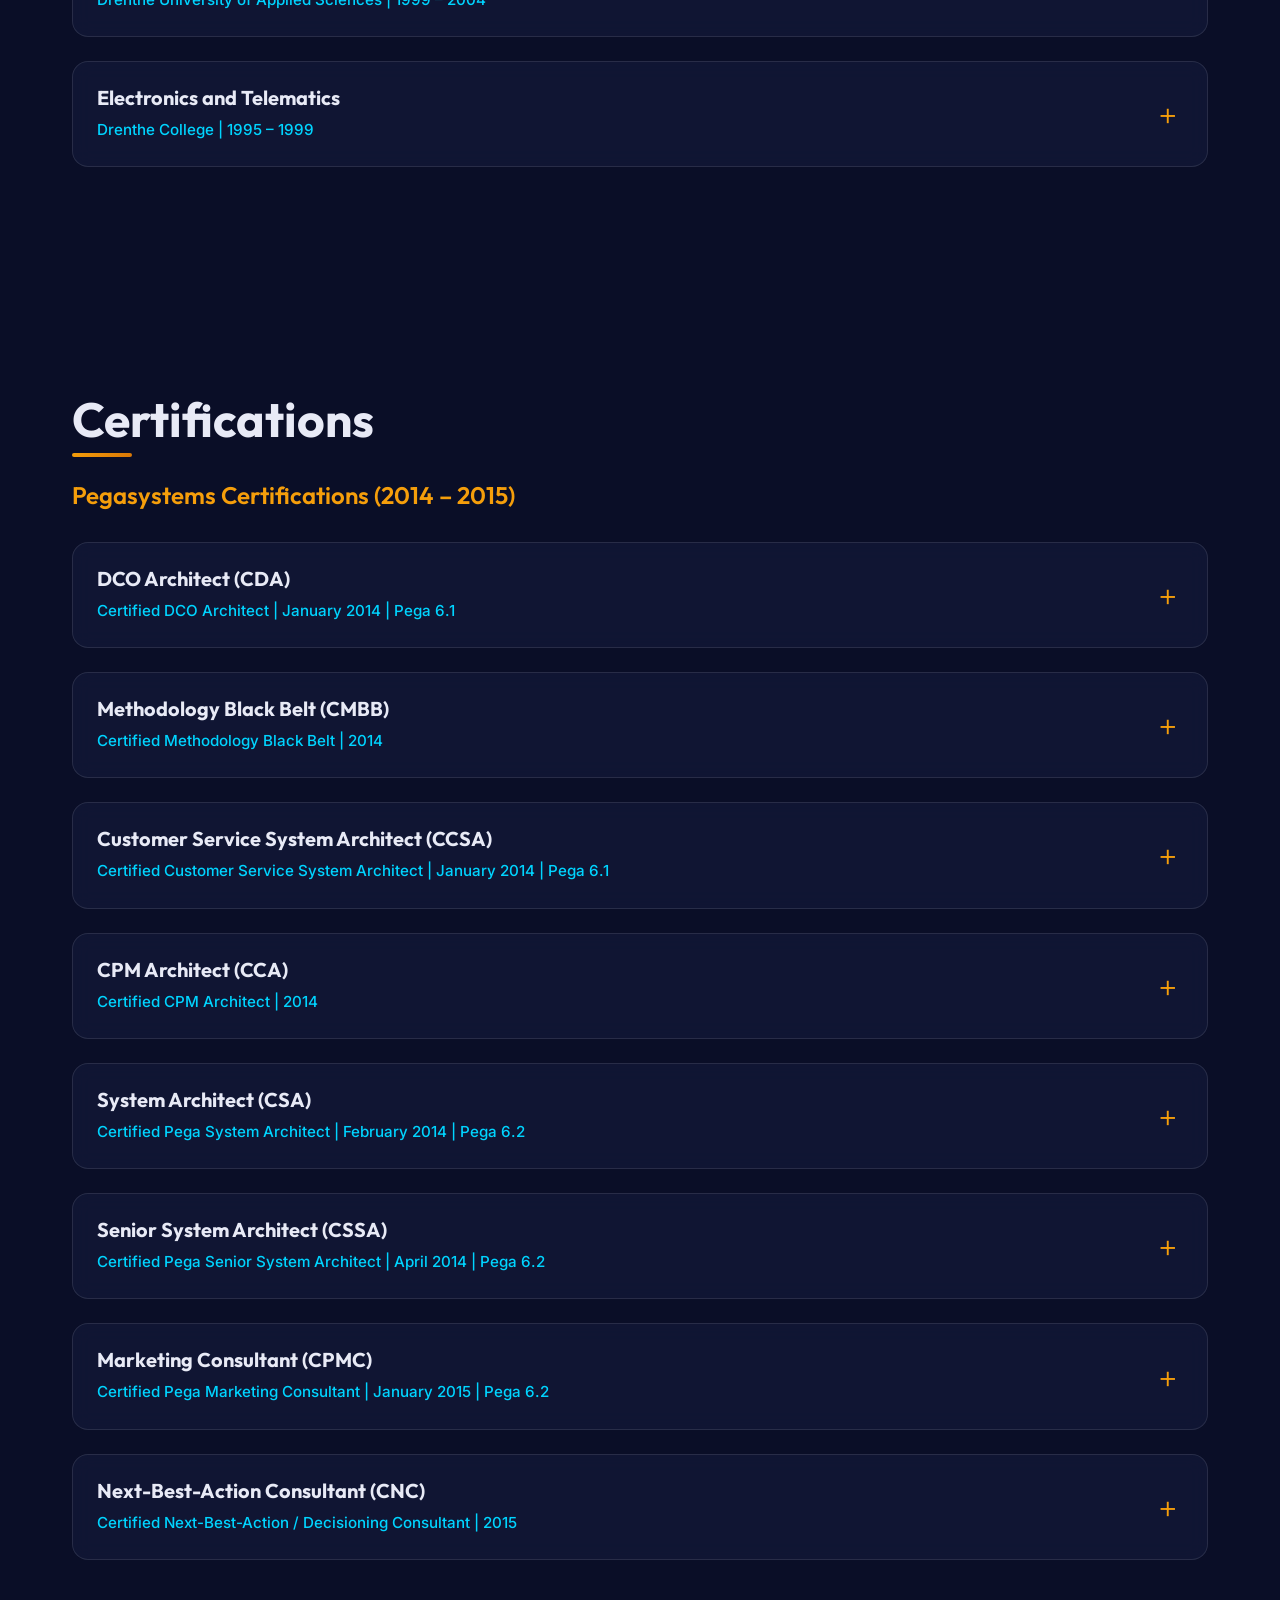
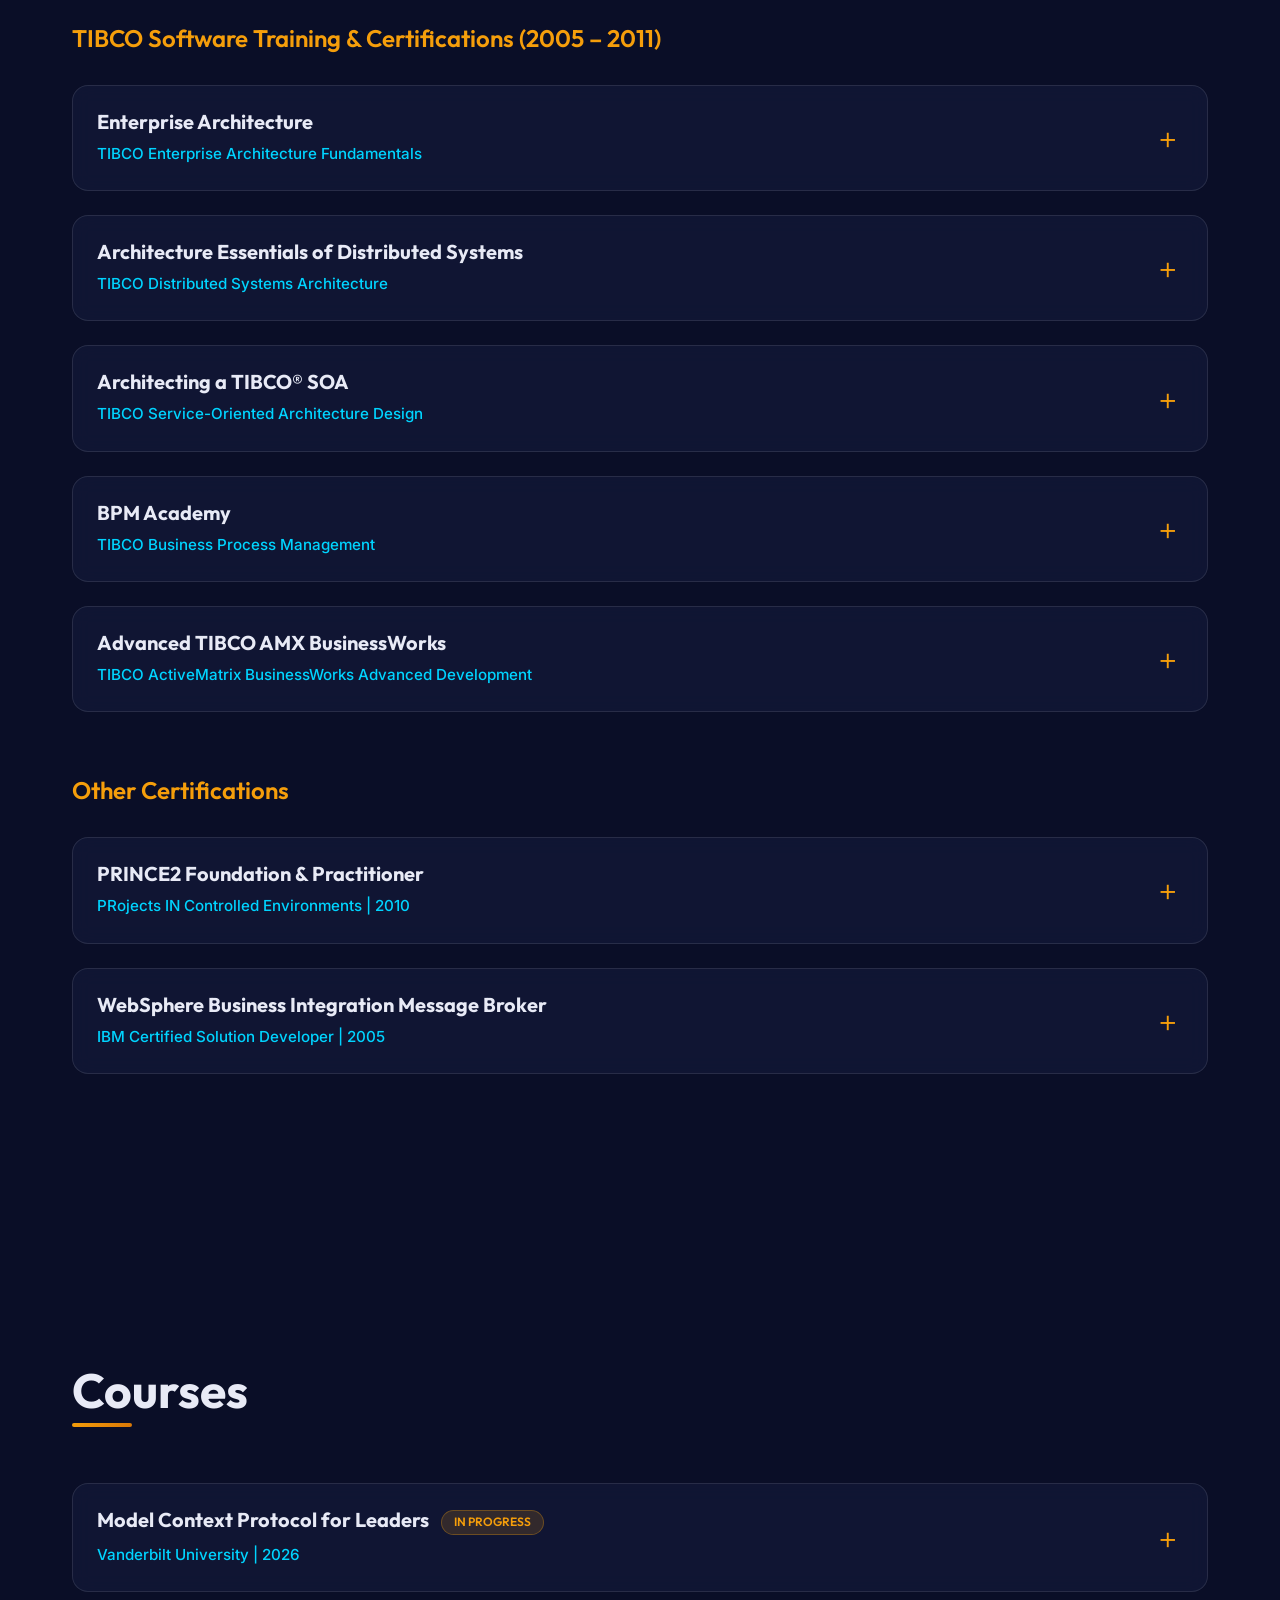
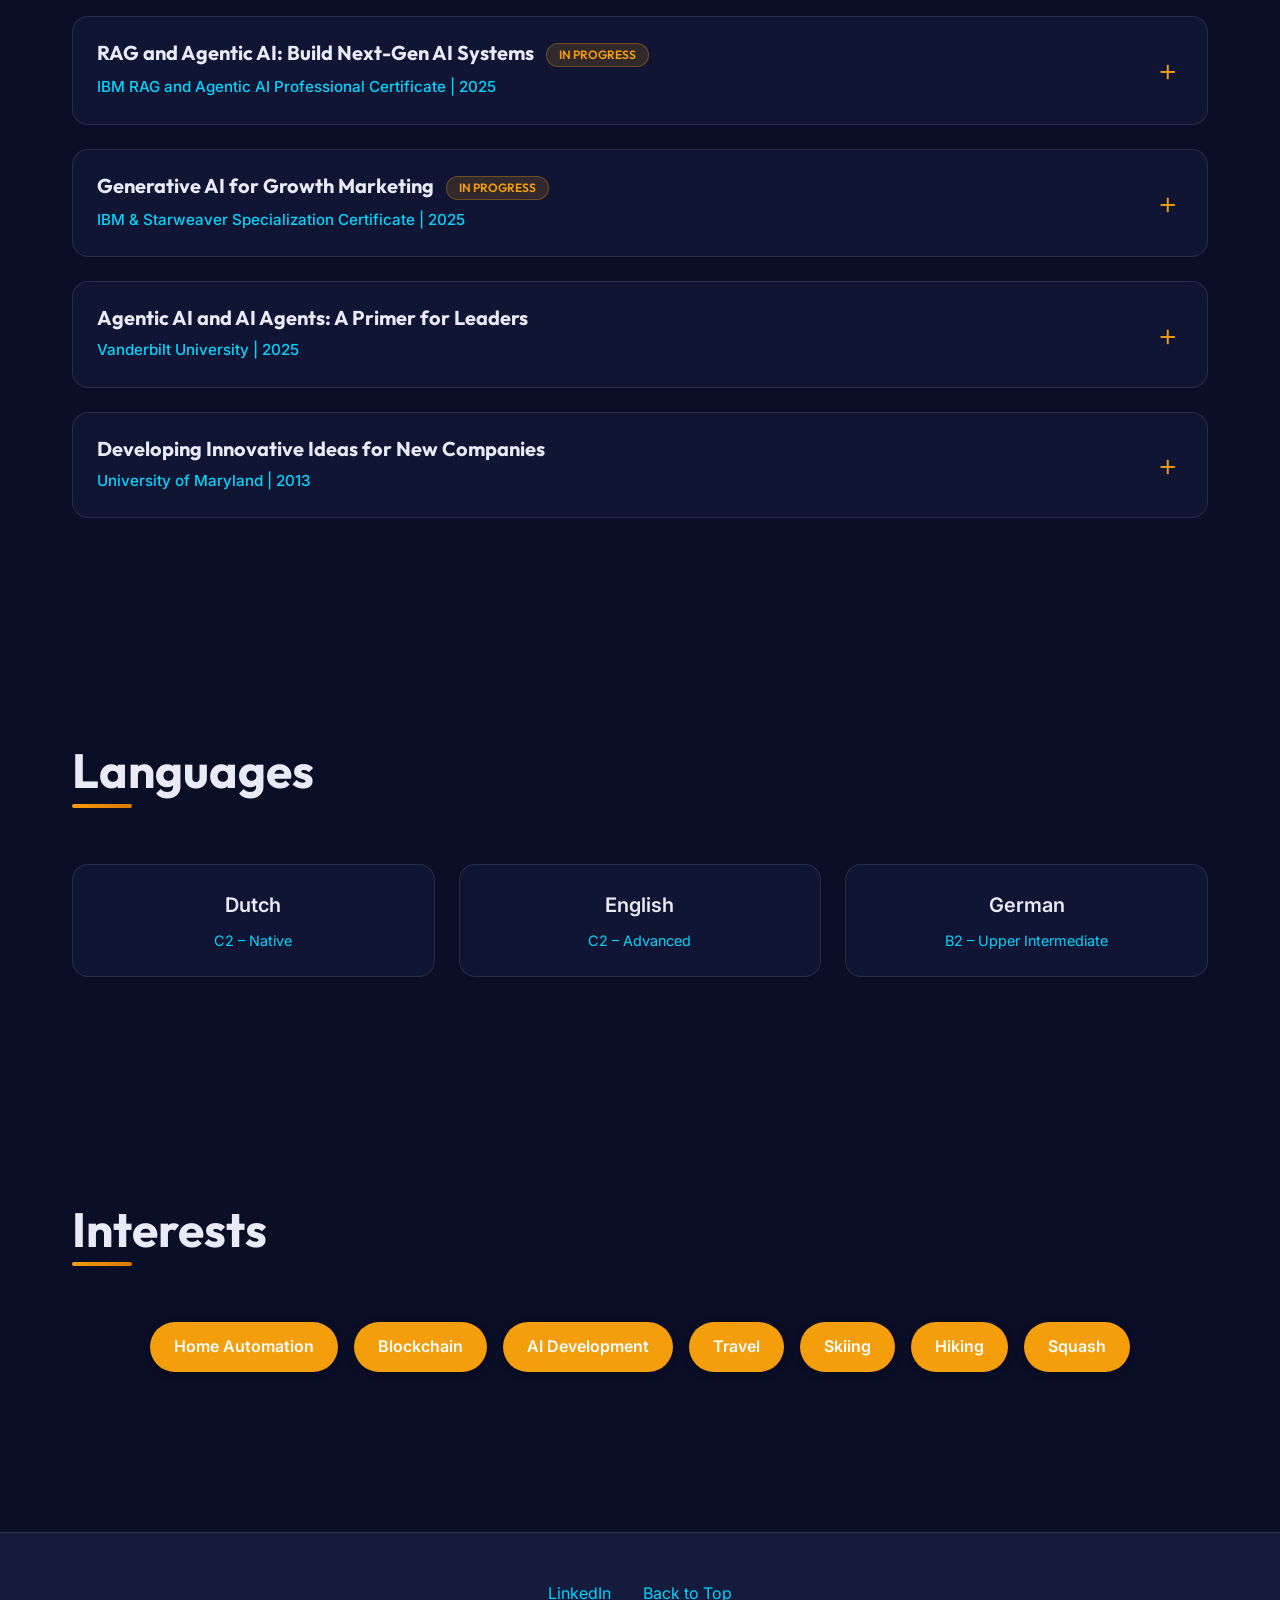
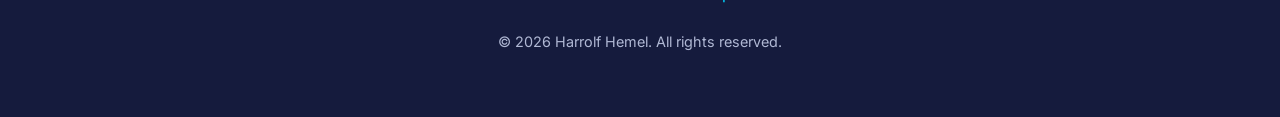
==== commit 4f345aa9: "Replace text language toggles with circular SVG flags" ====
--- a/index.html
+++ b/index.html
@@ -102,7 +102,23 @@
 
                 <!-- Language Toggle -->
                 <a href="index-de.html" class="lang-toggle" aria-label="Switch to German">
-                    <span>DE</span>
+                    <svg class="flag-icon" viewBox="0 0 512 512" xmlns="http://www.w3.org/2000/svg">
+                        <circle cx="256" cy="256" r="256" fill="#ffce44" />
+                        <path d="M0 256c0 31.6 5.7 61.8 16.3 89.8l479.4-179.6c-10.6-28-5.7-58.2-16.3-89.8H0v179.6z"
+                            fill="#333" />
+                        <path
+                            d="M16.3 166.2C5.7 194.2 0 224.4 0 256s5.7 61.8 16.3 89.8l479.4-179.6c-10.6-28-16.3-58.2-16.3-89.8H16.3z"
+                            fill="#ff4b44" />
+                        <!-- Simplified German Flag Circle -->
+                        <clipPath id="circleView">
+                            <circle cx="256" cy="256" r="256" />
+                        </clipPath>
+                        <g clip-path="url(#circleView)">
+                            <rect width="512" height="170.6" fill="#333" />
+                            <rect y="170.6" width="512" height="170.6" fill="#ff4b44" />
+                            <rect y="341.2" width="512" height="170.6" fill="#ffce44" />
+                        </g>
+                    </svg>
                 </a>
 
                 <!-- Mobile Menu Button -->
--- a/style.css
+++ b/style.css
@@ -189,7 +189,6 @@
 .theme-toggle,
 .lang-toggle {
   position: static;
-  /* No longer fixed */
   background: rgba(255, 255, 255, 0.05);
   border: 1px solid rgba(255, 255, 255, 0.1);
   border-radius: 50%;
@@ -205,8 +204,16 @@
   font-weight: 700;
   font-size: 1rem;
   text-decoration: none;
-  box-shadow: none;
-  /* Reset shadow */
+  overflow: hidden;
+  /* Ensure circular crop for flags if needed */
+}
+
+.flag-icon {
+  width: 1.5rem;
+  height: 1.5rem;
+  display: block;
+  border-radius: 50%;
+  box-shadow: 0 0 5px rgba(0, 0, 0, 0.2);
 }
 
 .theme-toggle:hover,
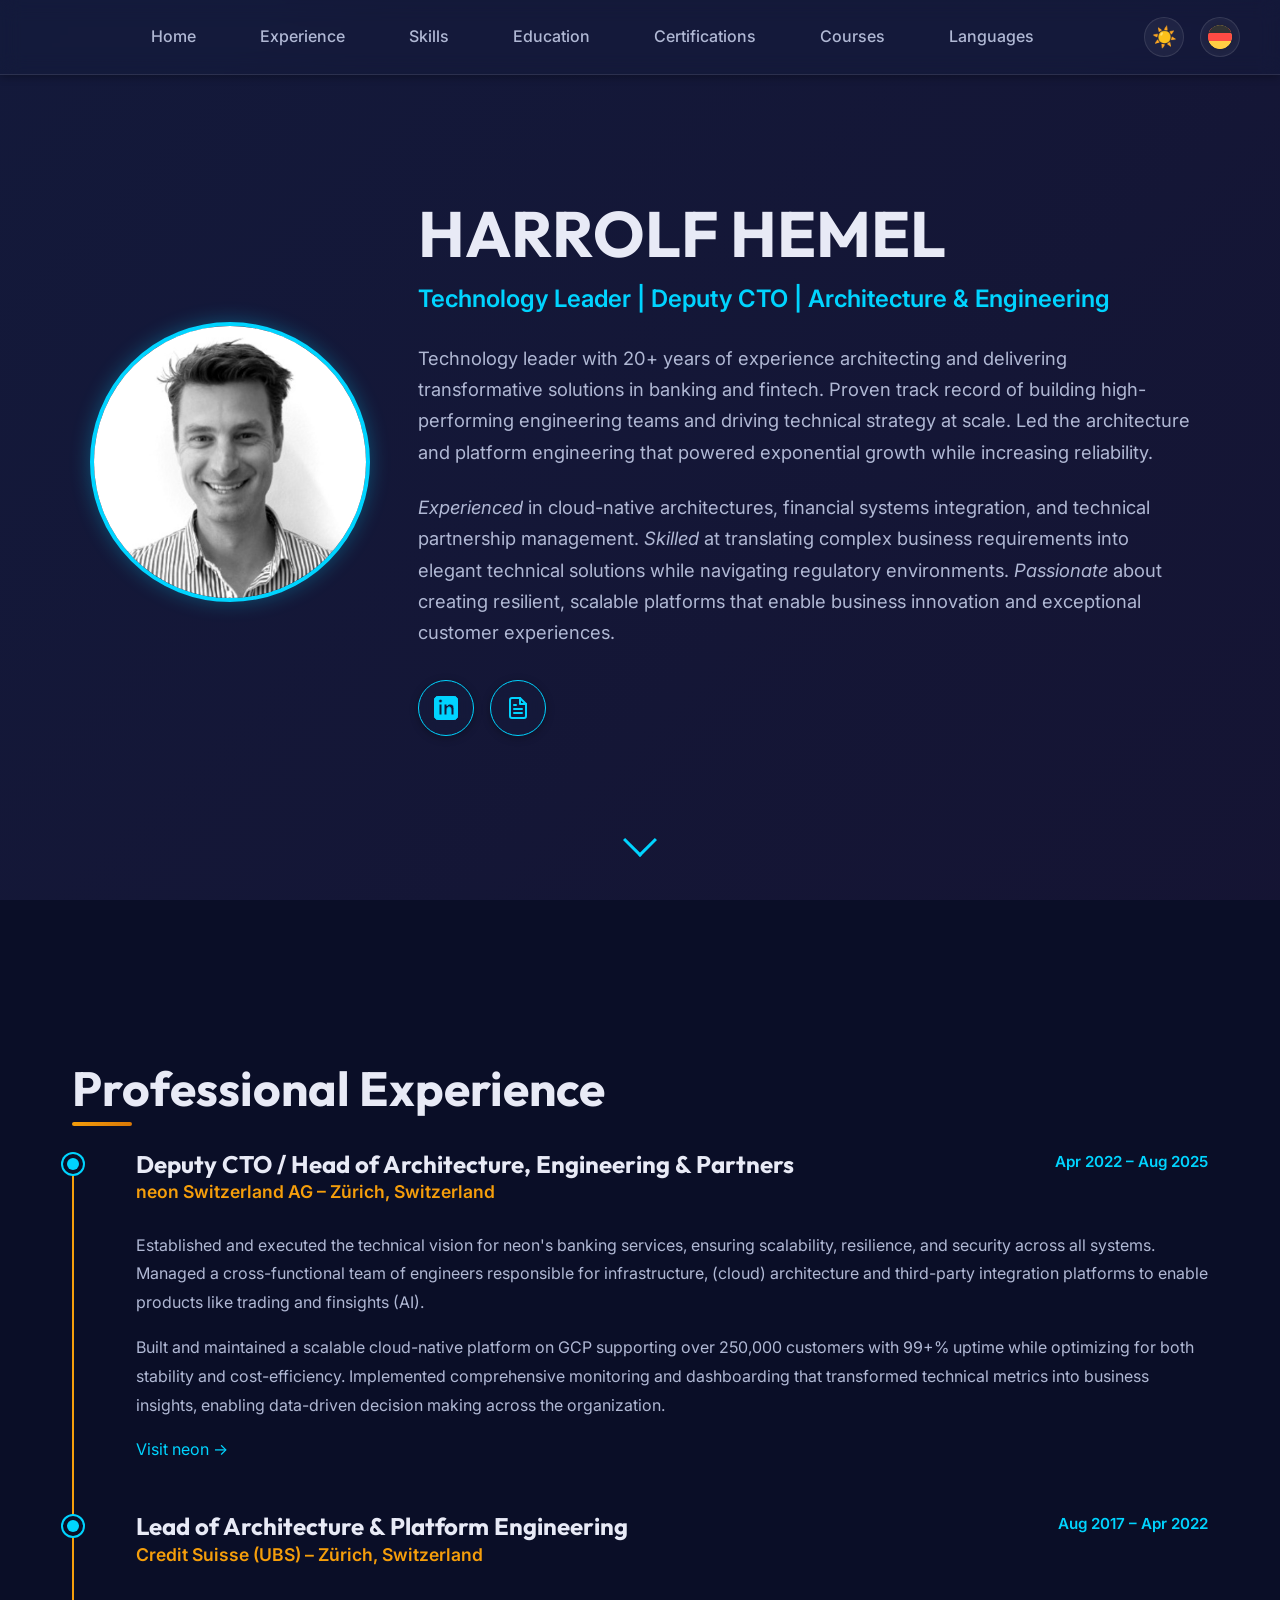
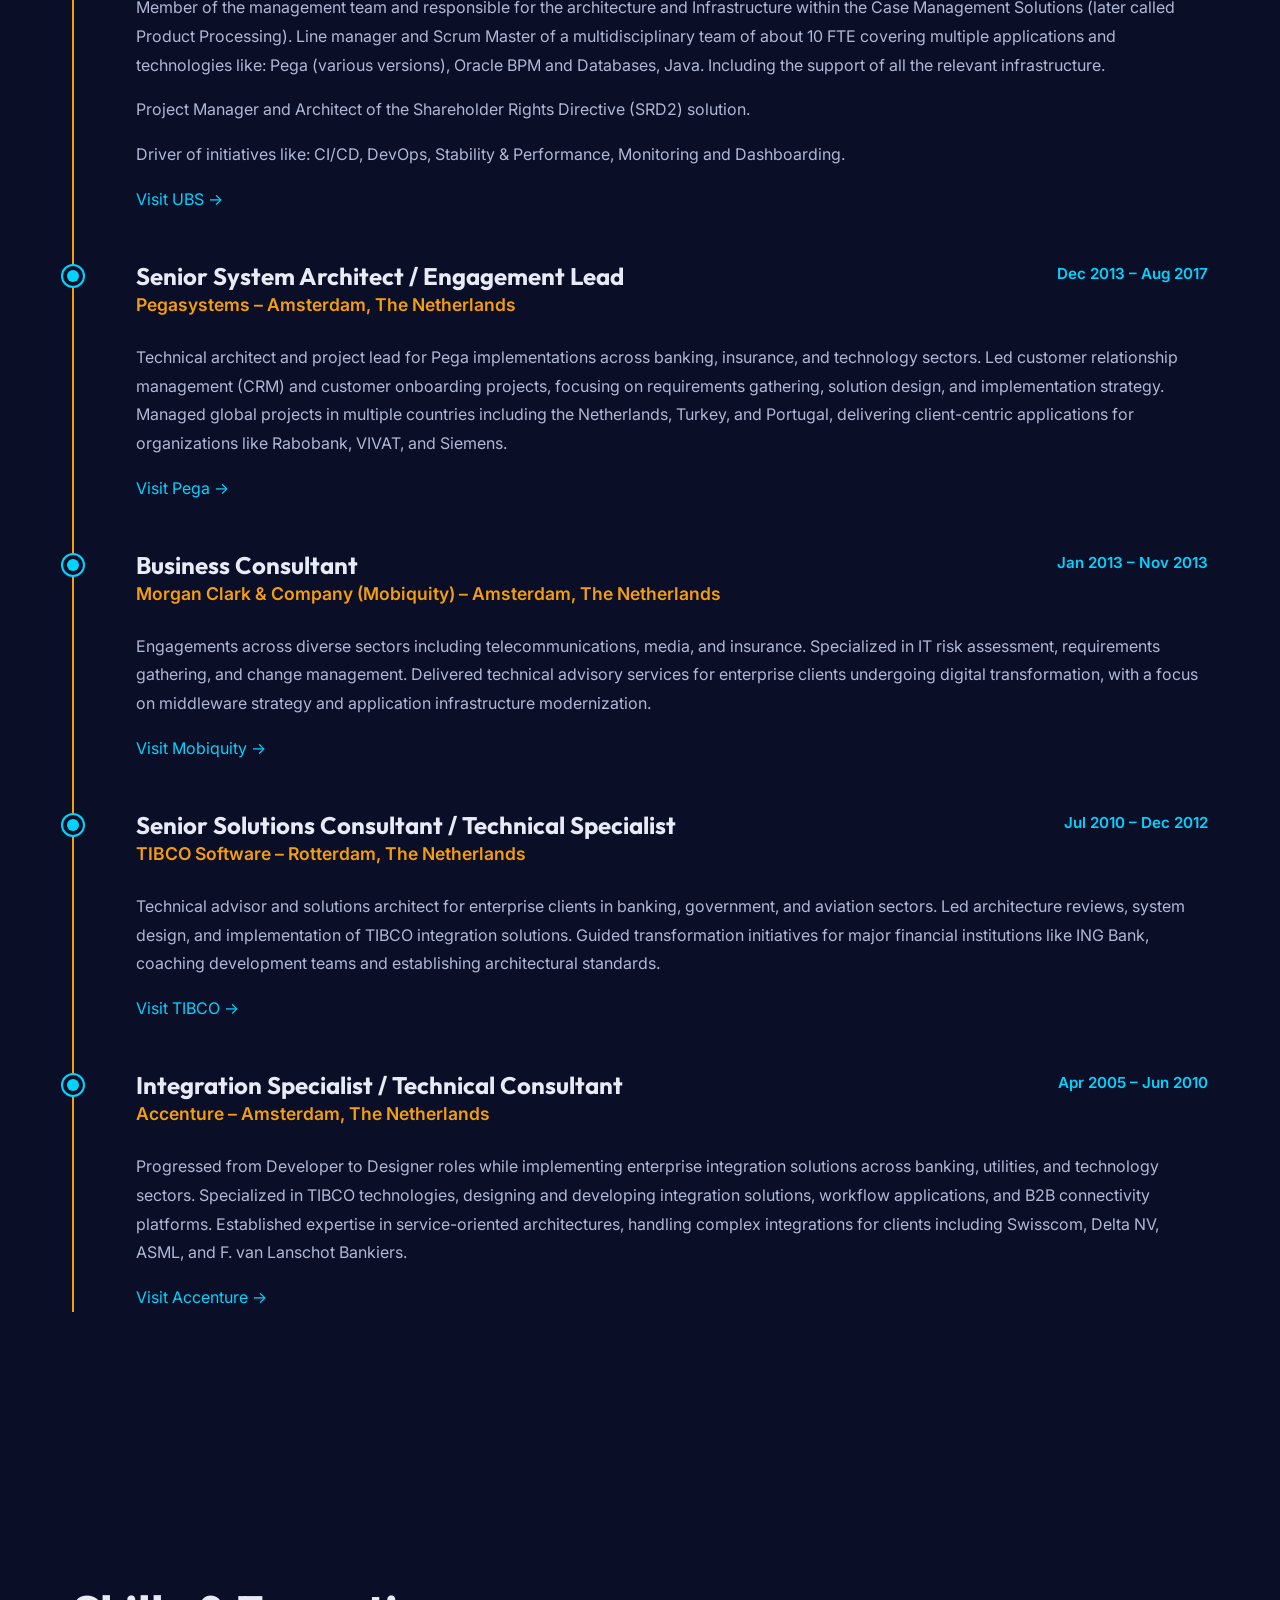
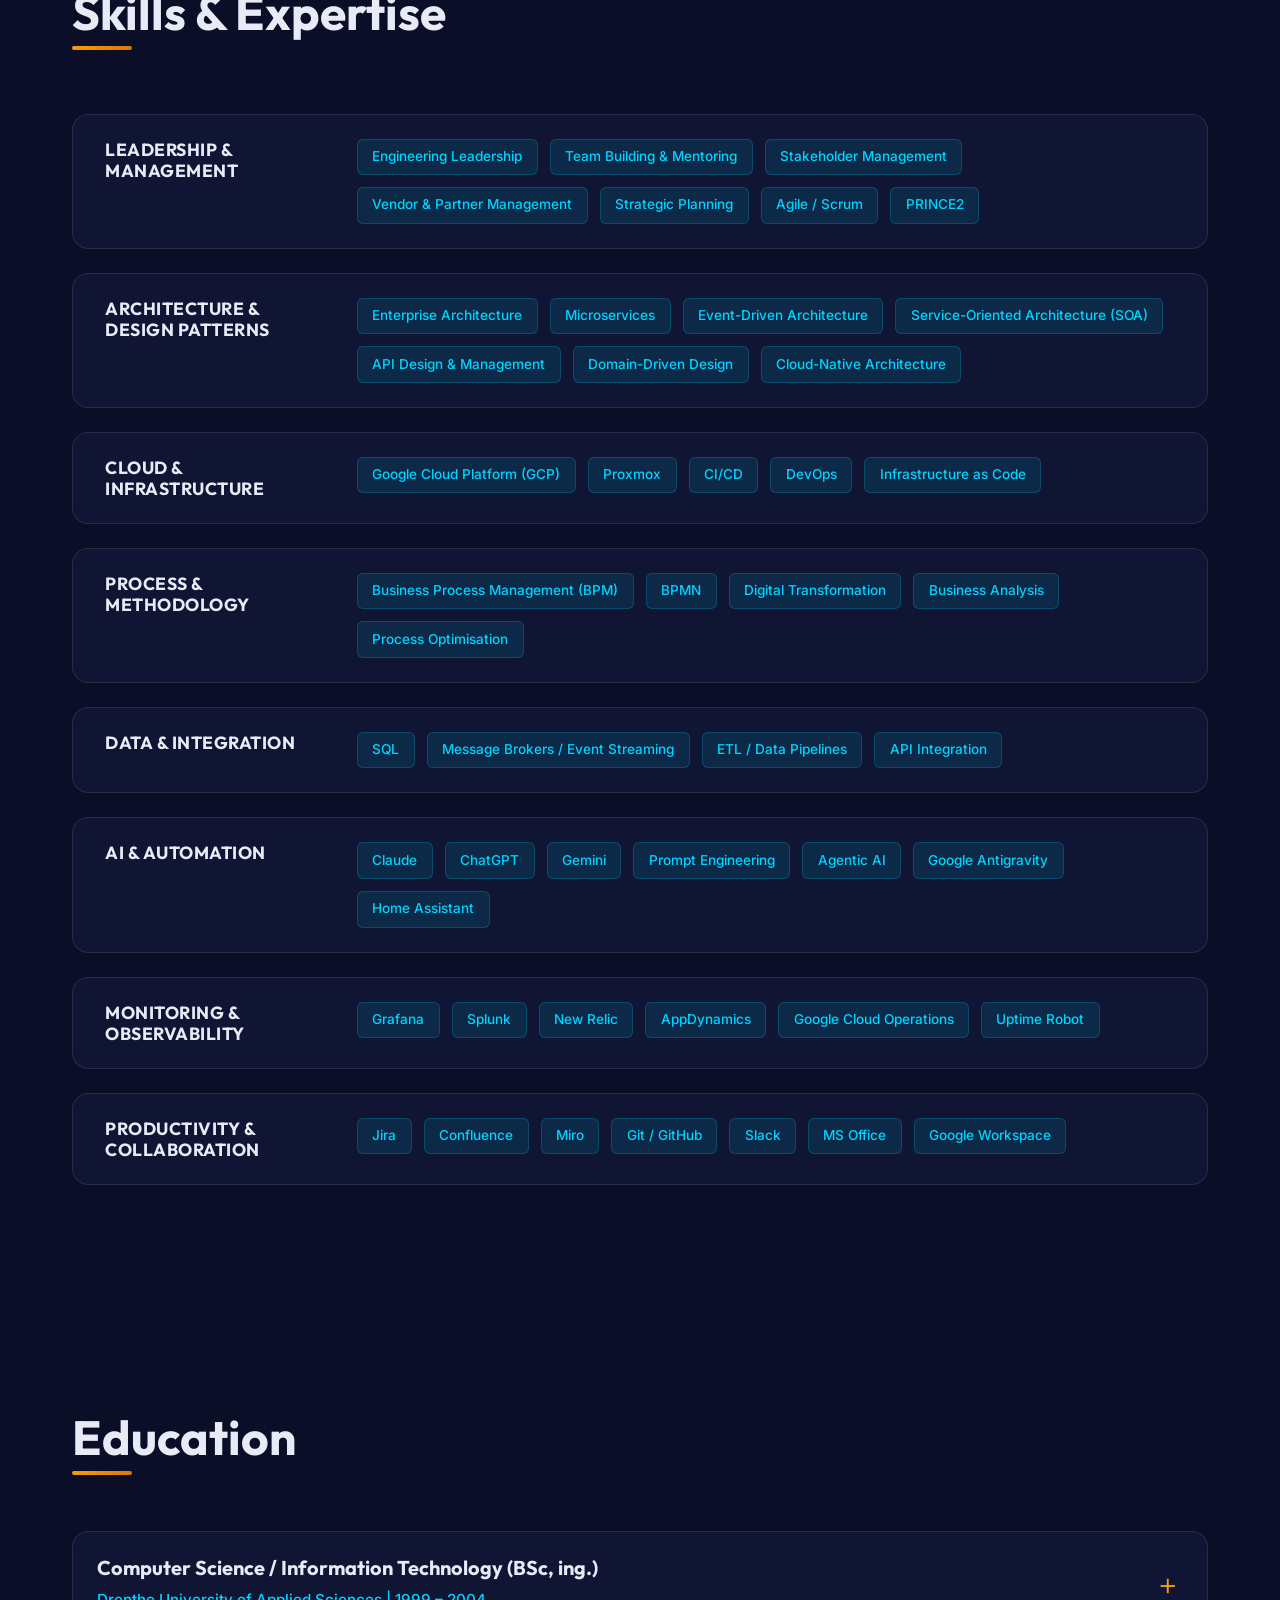
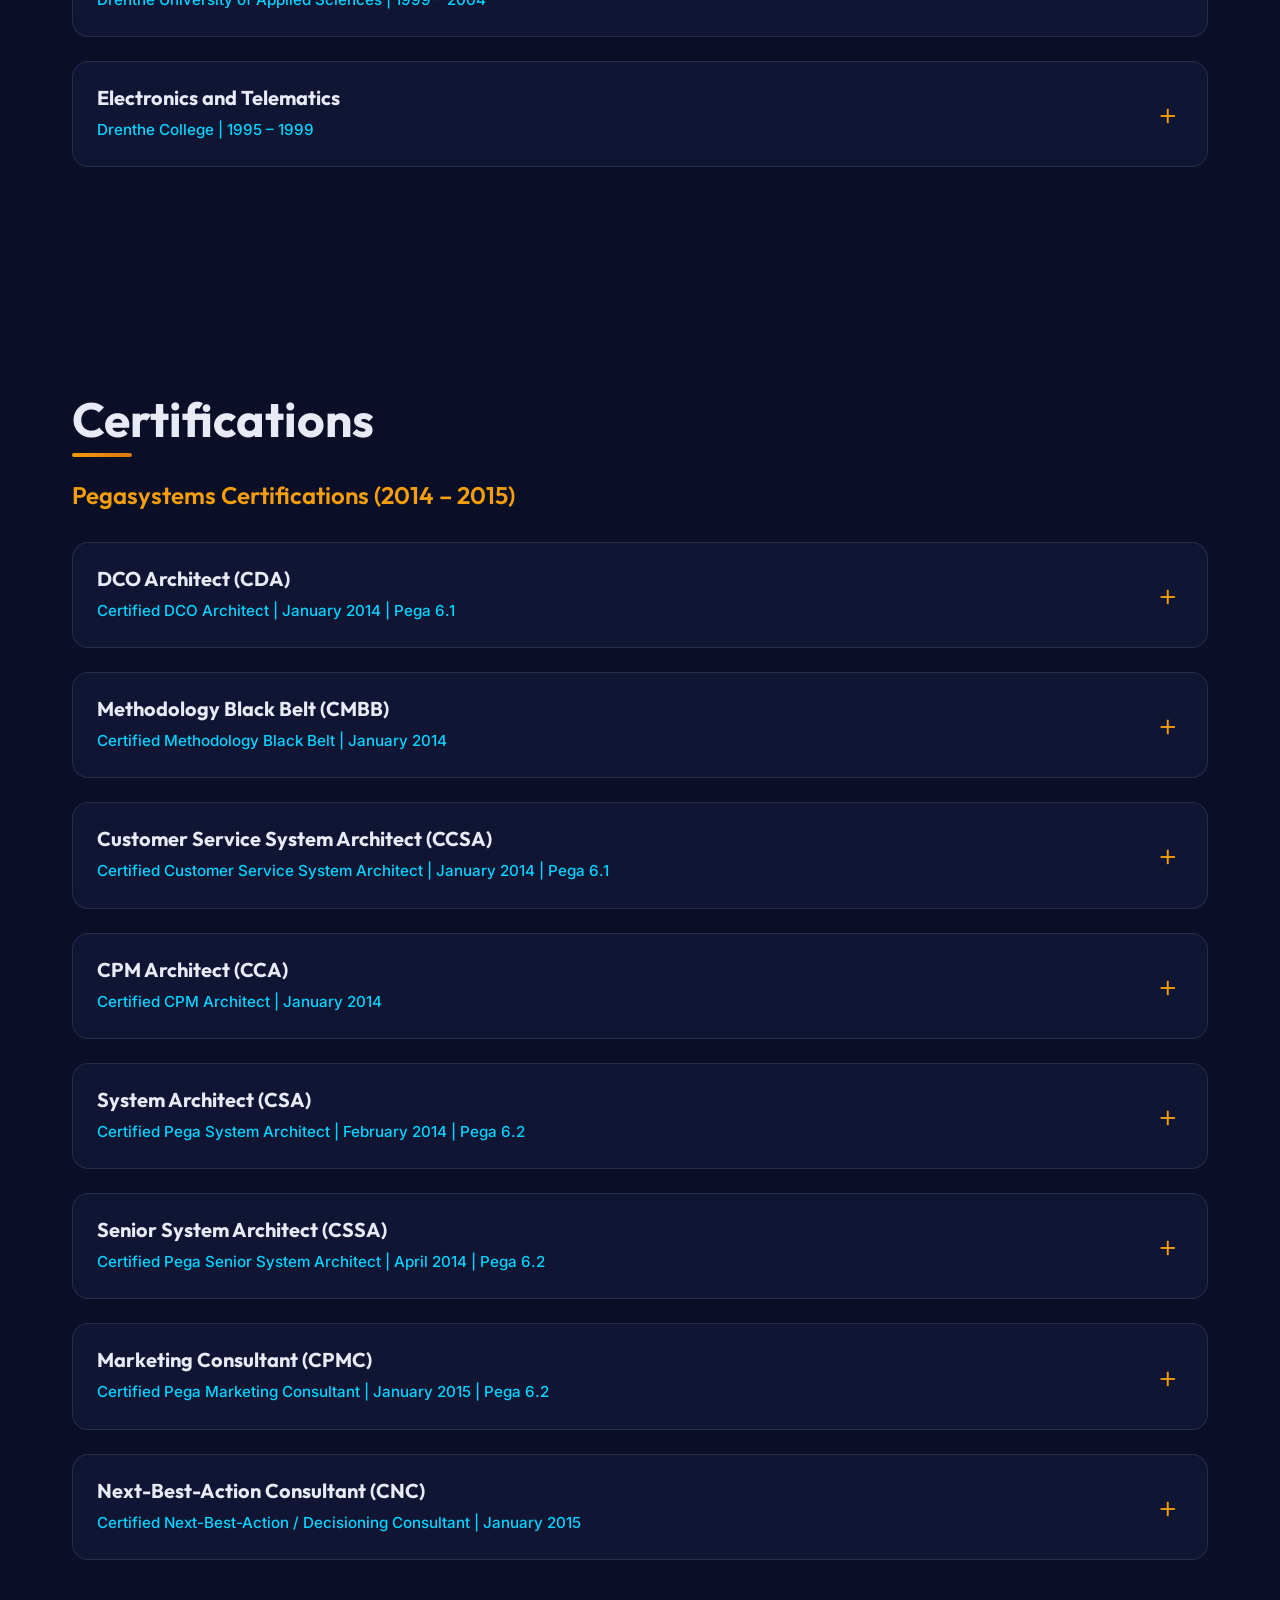
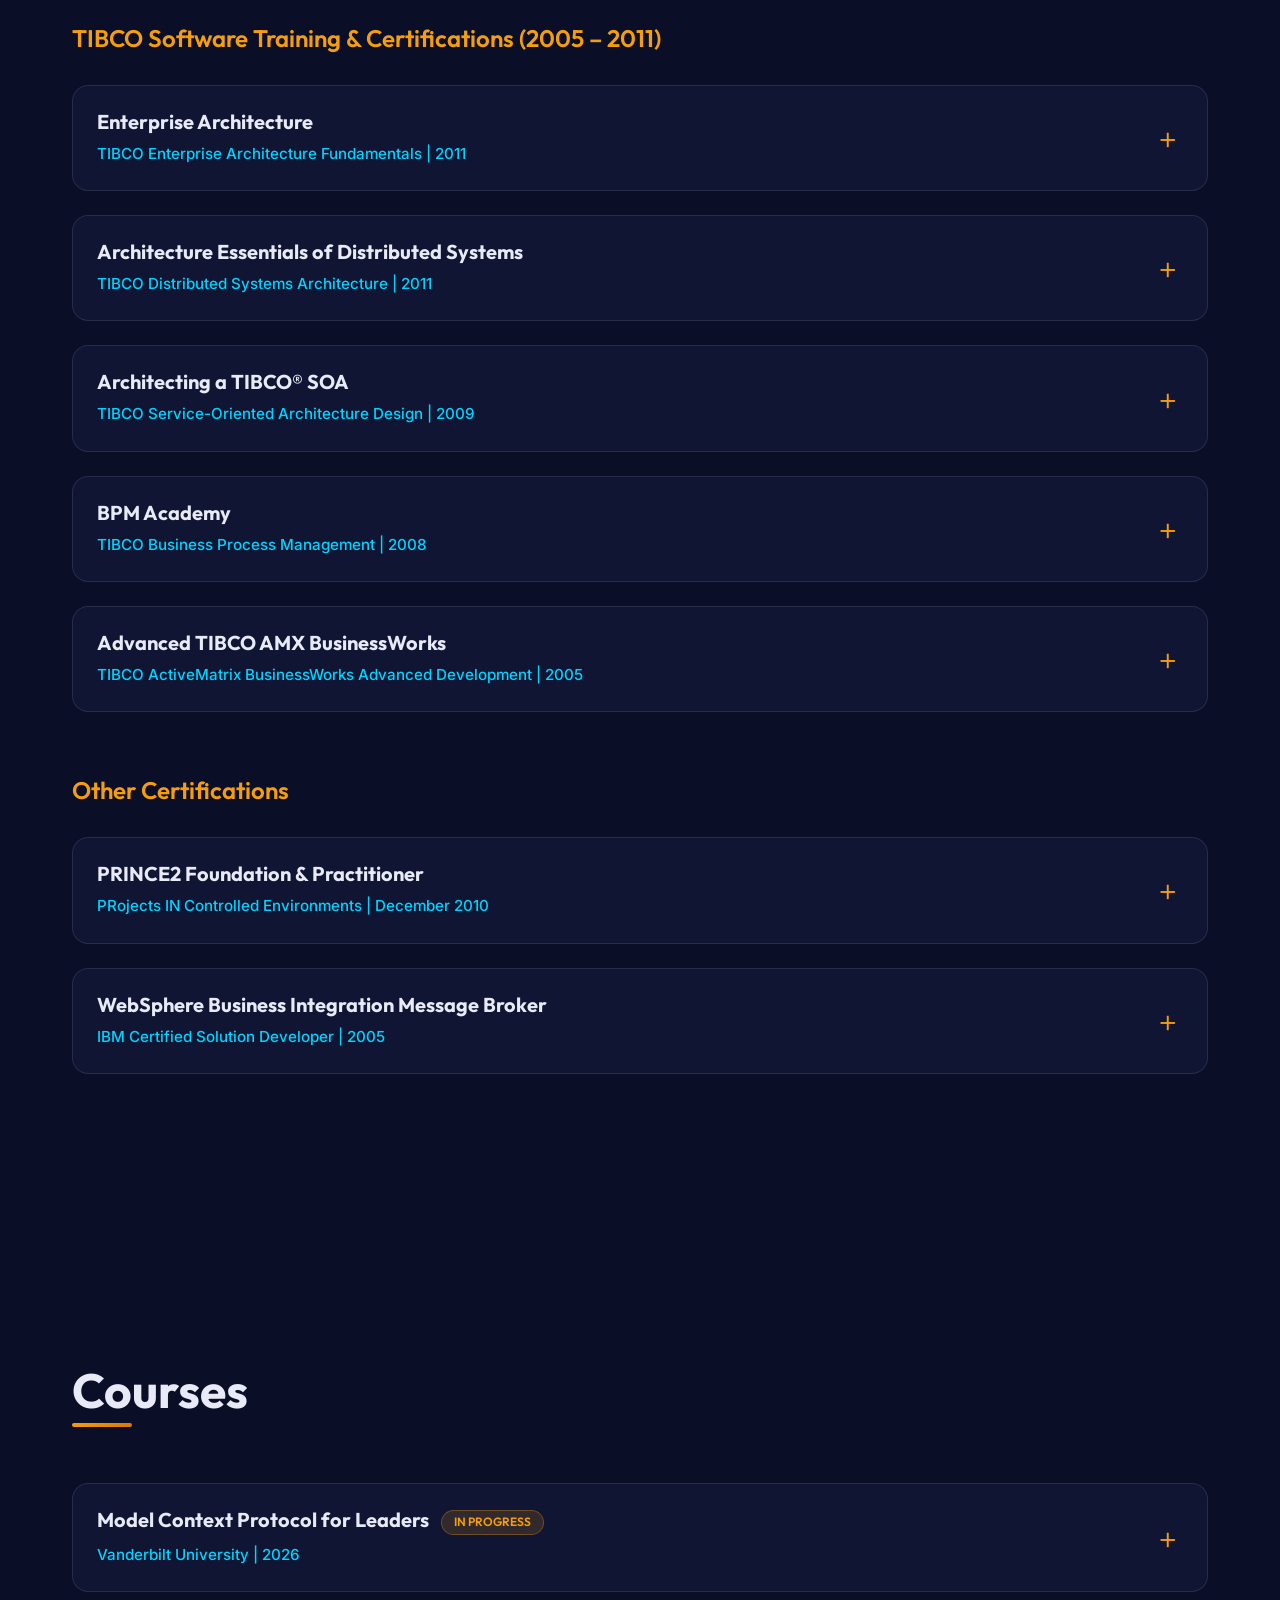
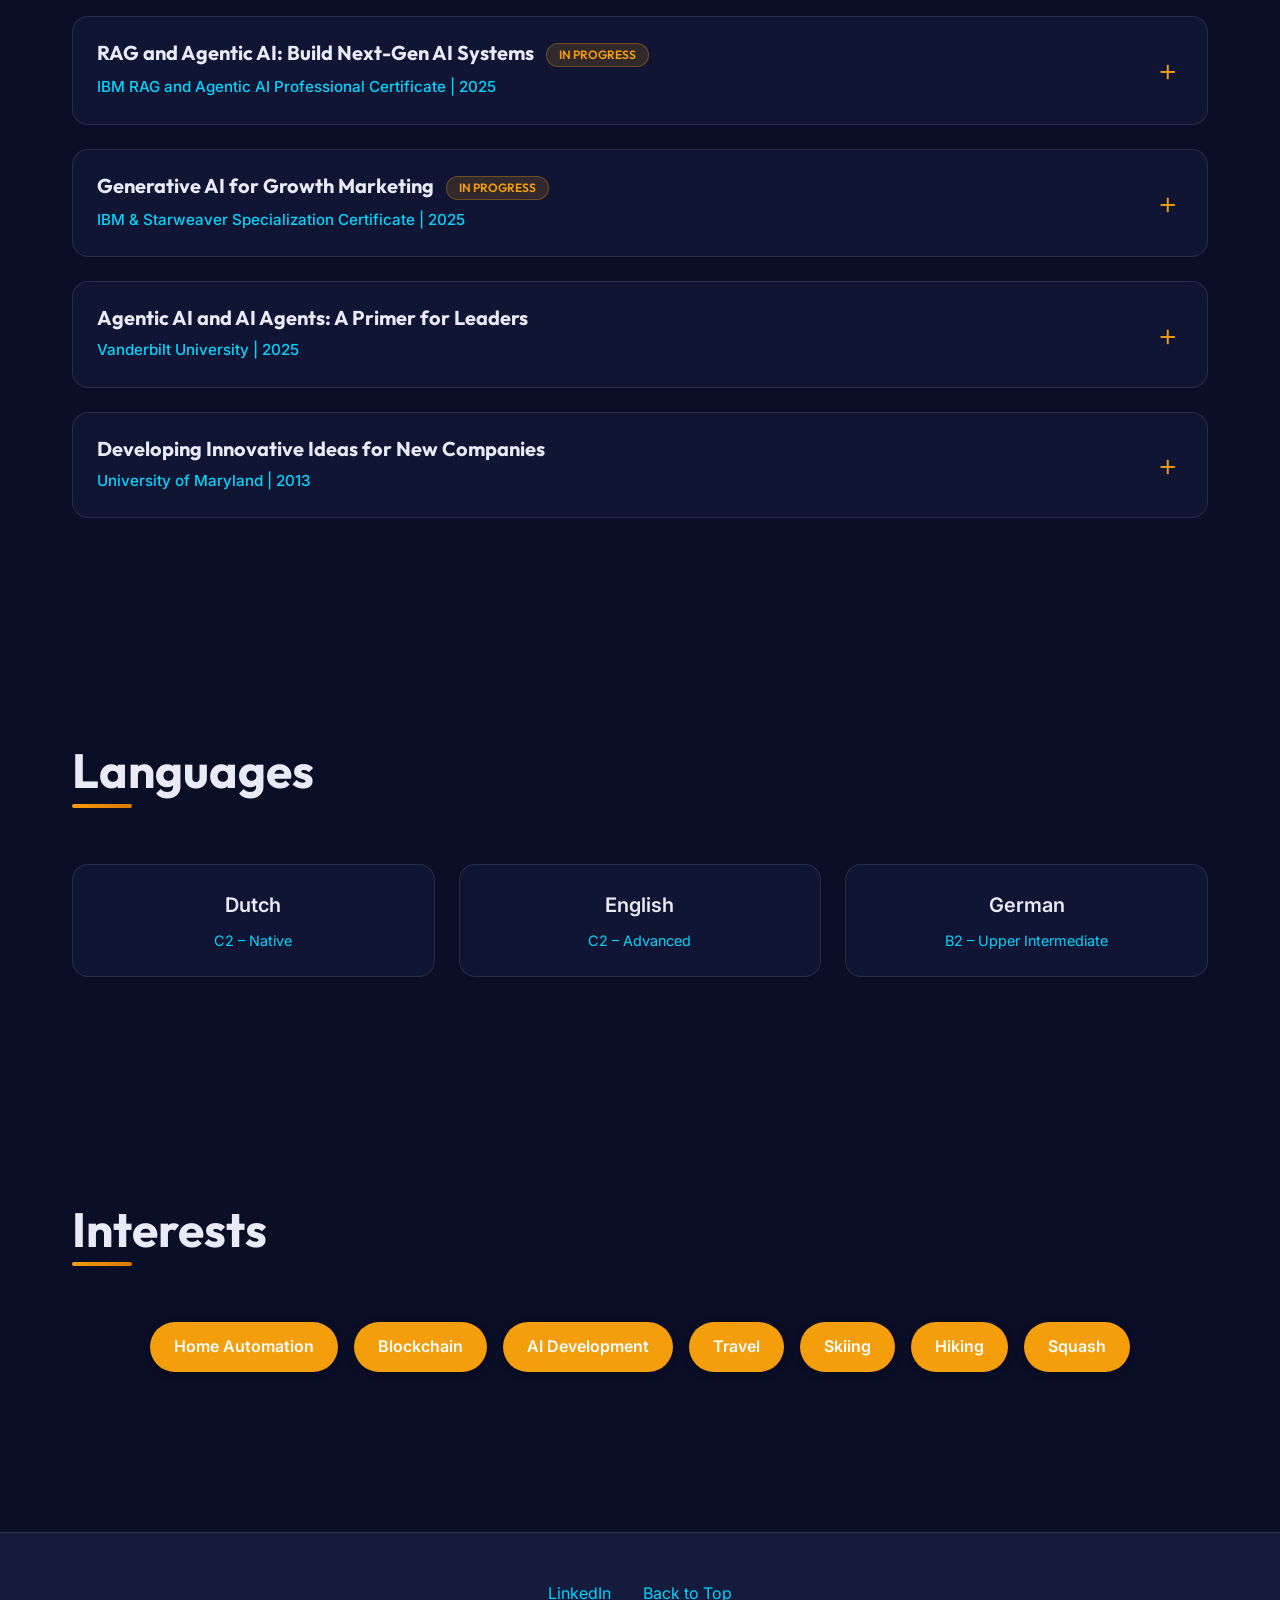
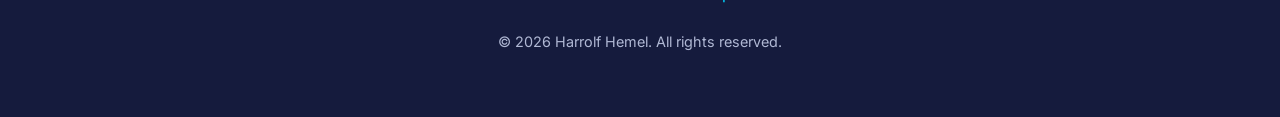
==== commit be2dc2e6: "Update certification dates in English and German versions" ====
--- a/index.html
+++ b/index.html
@@ -537,7 +537,7 @@
                         <div class="certification-header" onclick="toggleCertification(this)">
                             <div>
                                 <h4 class="certification-title">Methodology Black Belt (CMBB)</h4>
-                                <p class="certification-subtitle">Certified Methodology Black Belt | 2014</p>
+                                <p class="certification-subtitle">Certified Methodology Black Belt | January 2014</p>
                             </div>
                             <span class="expand-icon">+</span>
                         </div>
@@ -577,7 +577,7 @@
                         <div class="certification-header" onclick="toggleCertification(this)">
                             <div>
                                 <h4 class="certification-title">CPM Architect (CCA)</h4>
-                                <p class="certification-subtitle">Certified CPM Architect | 2014</p>
+                                <p class="certification-subtitle">Certified CPM Architect | January 2014</p>
                             </div>
                             <span class="expand-icon">+</span>
                         </div>
@@ -659,7 +659,7 @@
                             <div>
                                 <h4 class="certification-title">Next-Best-Action Consultant (CNC)</h4>
                                 <p class="certification-subtitle">Certified Next-Best-Action / Decisioning Consultant |
-                                    2015</p>
+                                    January 2015</p>
                             </div>
                             <span class="expand-icon">+</span>
                         </div>
@@ -685,7 +685,7 @@
                         <div class="certification-header" onclick="toggleCertification(this)">
                             <div>
                                 <h4 class="certification-title">Enterprise Architecture</h4>
-                                <p class="certification-subtitle">TIBCO Enterprise Architecture Fundamentals</p>
+                                <p class="certification-subtitle">TIBCO Enterprise Architecture Fundamentals | 2011</p>
                             </div>
                             <span class="expand-icon">+</span>
                         </div>
@@ -708,7 +708,7 @@
                         <div class="certification-header" onclick="toggleCertification(this)">
                             <div>
                                 <h4 class="certification-title">Architecture Essentials of Distributed Systems</h4>
-                                <p class="certification-subtitle">TIBCO Distributed Systems Architecture</p>
+                                <p class="certification-subtitle">TIBCO Distributed Systems Architecture | 2011</p>
                             </div>
                             <span class="expand-icon">+</span>
                         </div>
@@ -730,7 +730,7 @@
                         <div class="certification-header" onclick="toggleCertification(this)">
                             <div>
                                 <h4 class="certification-title">Architecting a TIBCO® SOA</h4>
-                                <p class="certification-subtitle">TIBCO Service-Oriented Architecture Design</p>
+                                <p class="certification-subtitle">TIBCO Service-Oriented Architecture Design | 2009</p>
                             </div>
                             <span class="expand-icon">+</span>
                         </div>
@@ -752,7 +752,7 @@
                         <div class="certification-header" onclick="toggleCertification(this)">
                             <div>
                                 <h4 class="certification-title">BPM Academy</h4>
-                                <p class="certification-subtitle">TIBCO Business Process Management</p>
+                                <p class="certification-subtitle">TIBCO Business Process Management | 2008</p>
                             </div>
                             <span class="expand-icon">+</span>
                         </div>
@@ -776,7 +776,7 @@
                             <div>
                                 <h4 class="certification-title">Advanced TIBCO AMX BusinessWorks</h4>
                                 <p class="certification-subtitle">TIBCO ActiveMatrix BusinessWorks Advanced Development
-                                </p>
+                                    | 2005</p>
                             </div>
                             <span class="expand-icon">+</span>
                         </div>
@@ -806,7 +806,8 @@
                         <div class="certification-header" onclick="toggleCertification(this)">
                             <div>
                                 <h4 class="certification-title">PRINCE2 Foundation & Practitioner</h4>
-                                <p class="certification-subtitle">PRojects IN Controlled Environments | 2010</p>
+                                <p class="certification-subtitle">PRojects IN Controlled Environments | December 2010
+                                </p>
                             </div>
                             <span class="expand-icon">+</span>
                         </div>
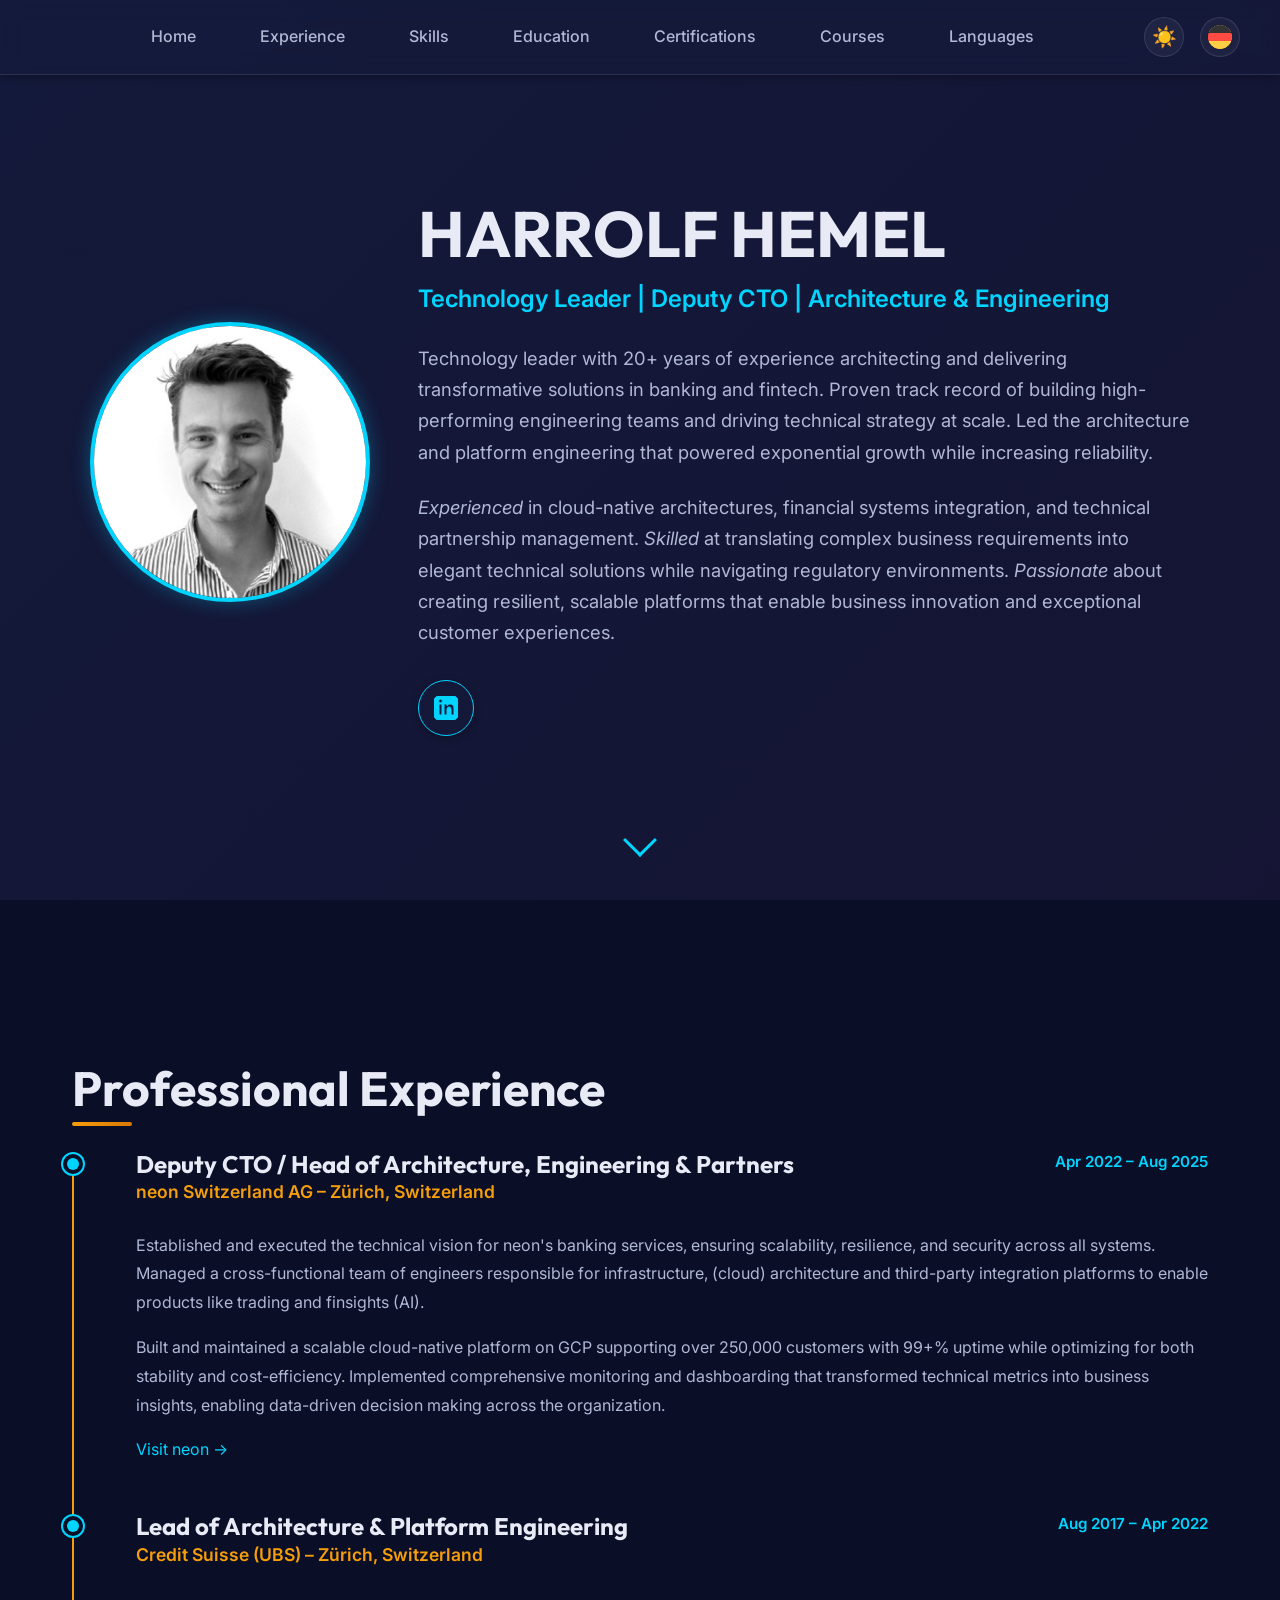
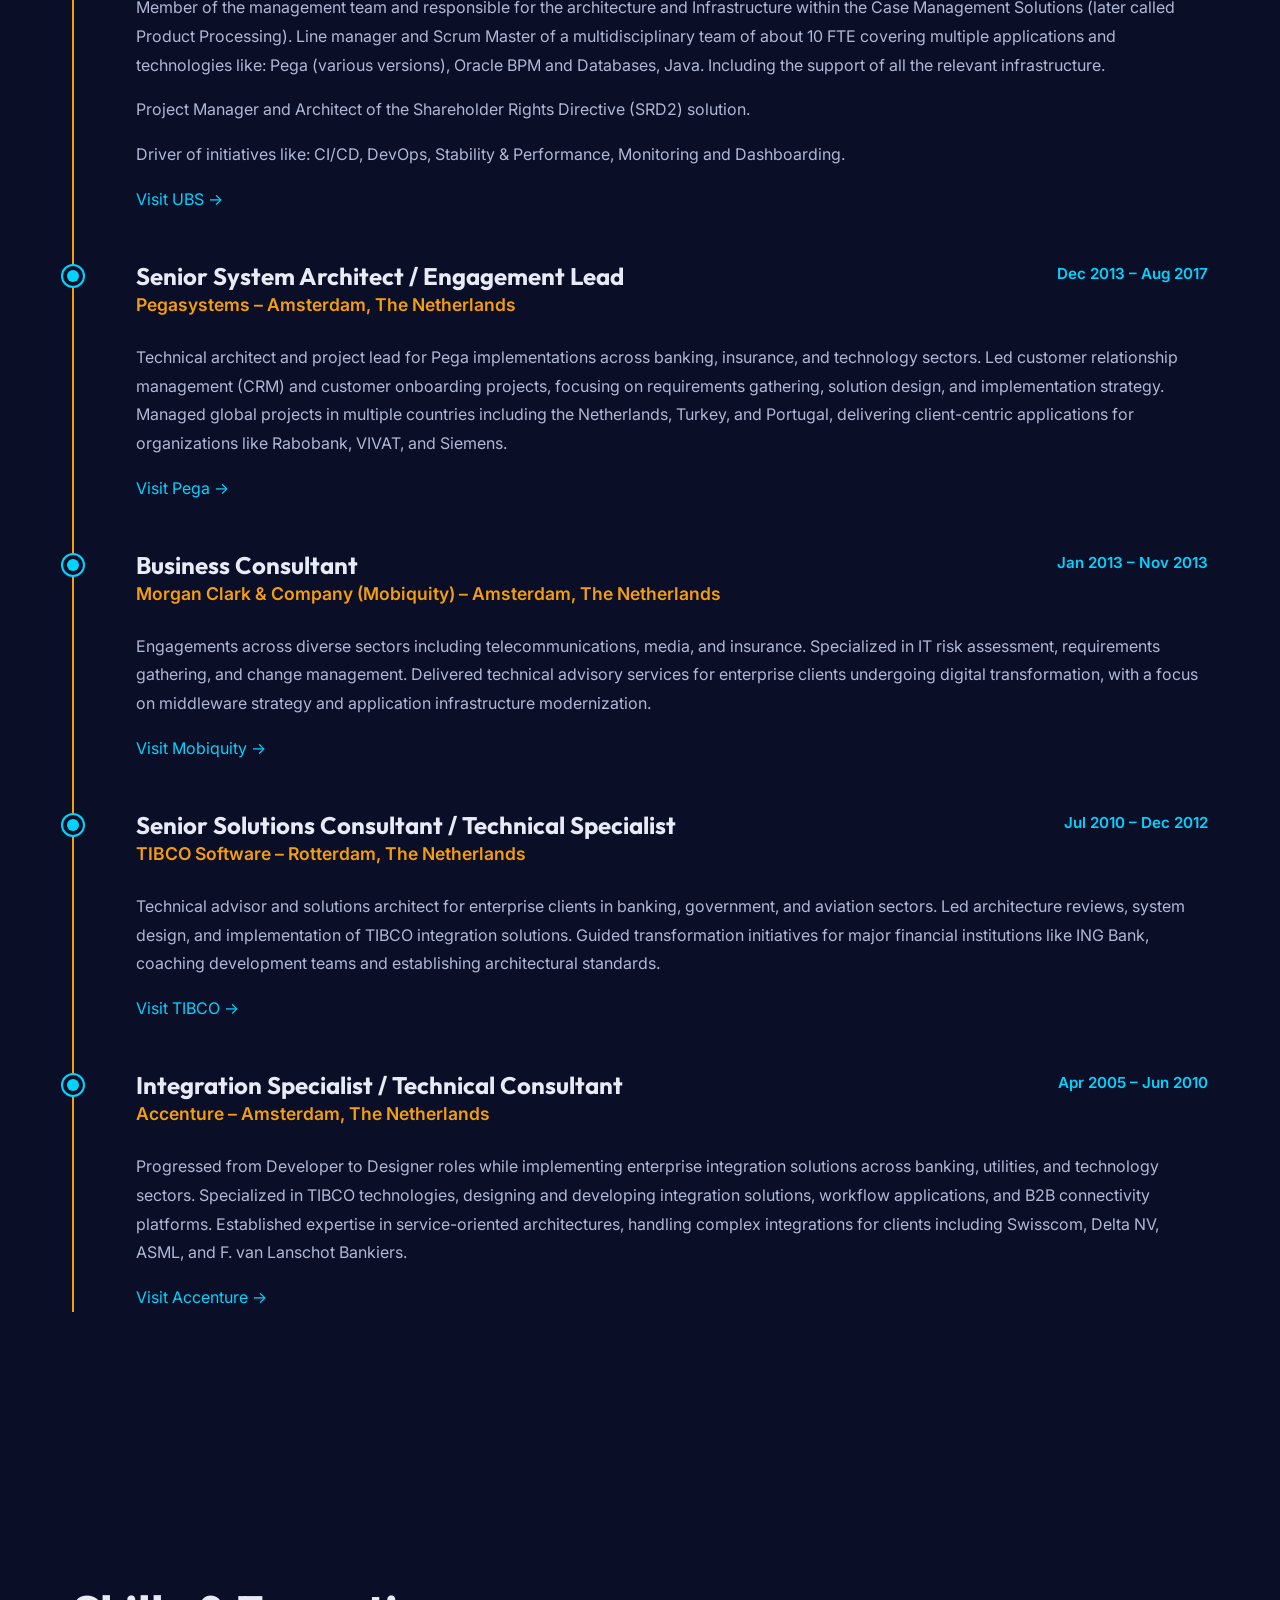
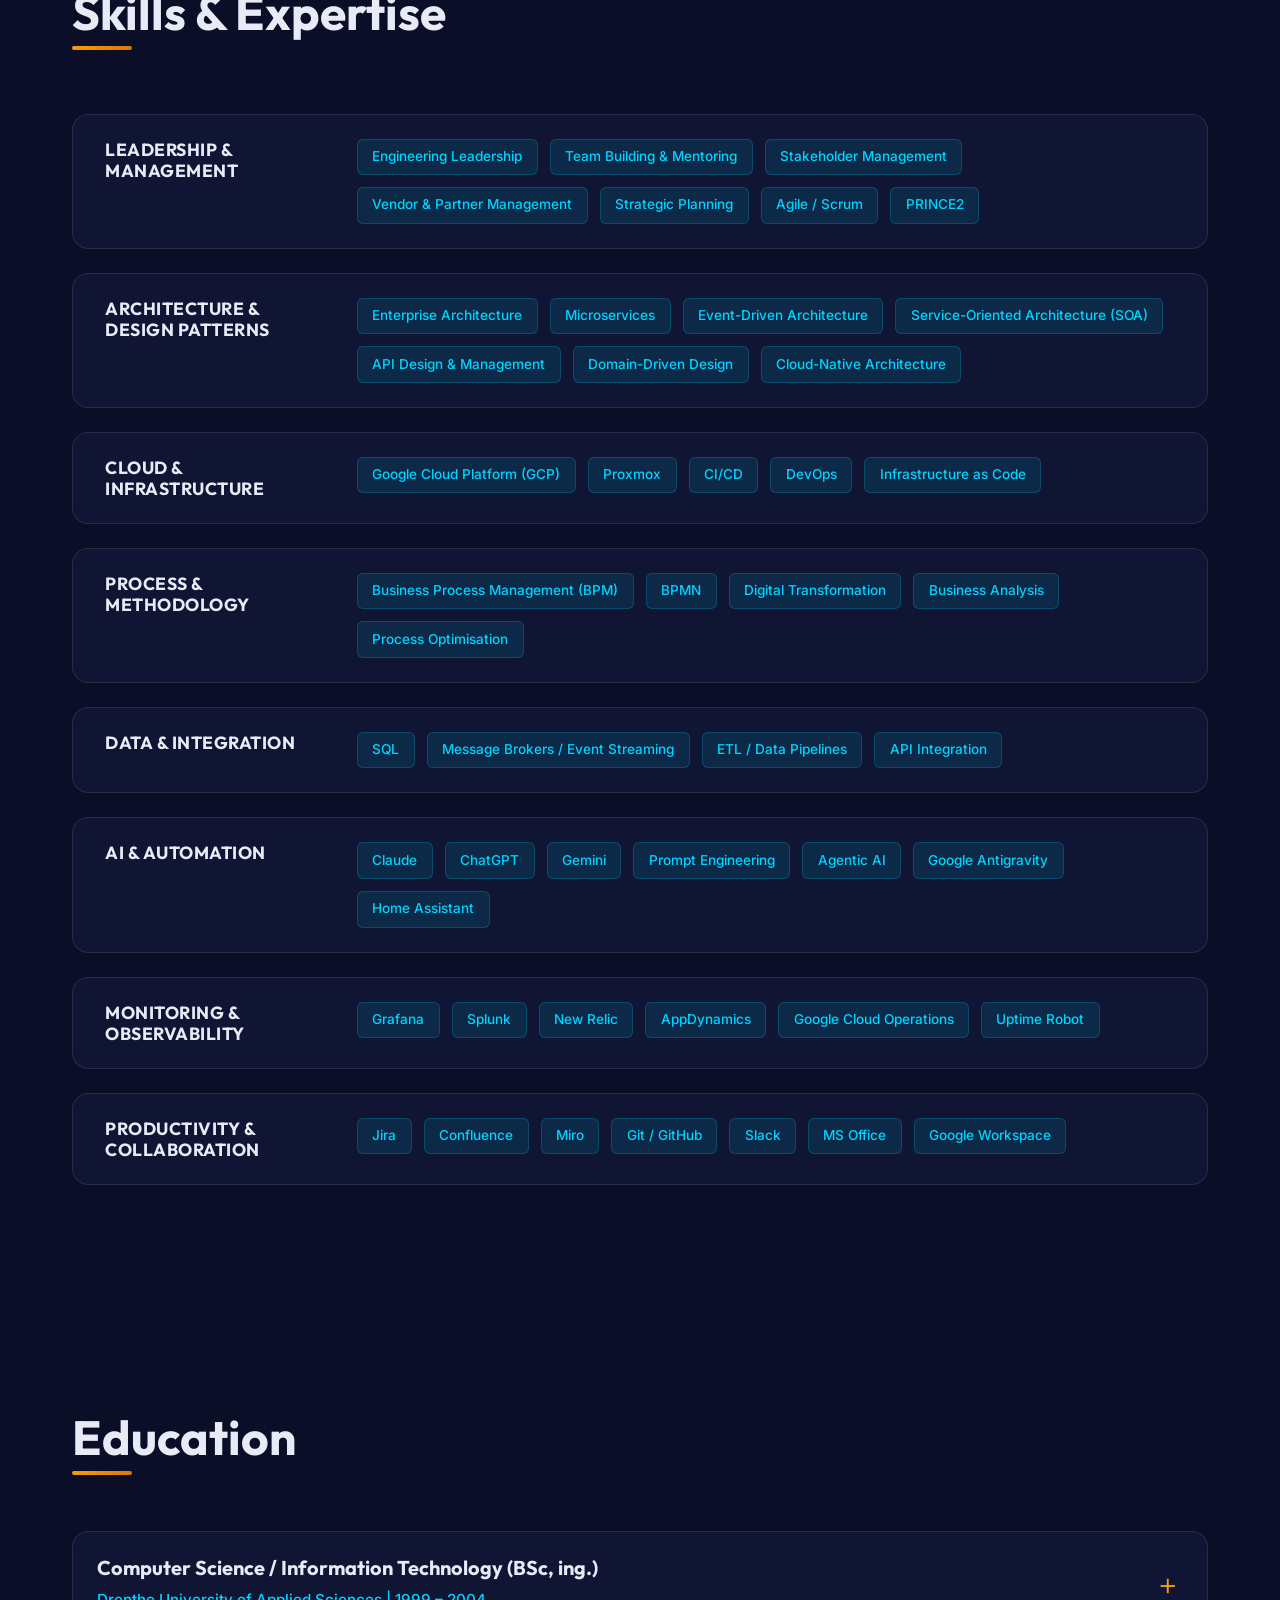
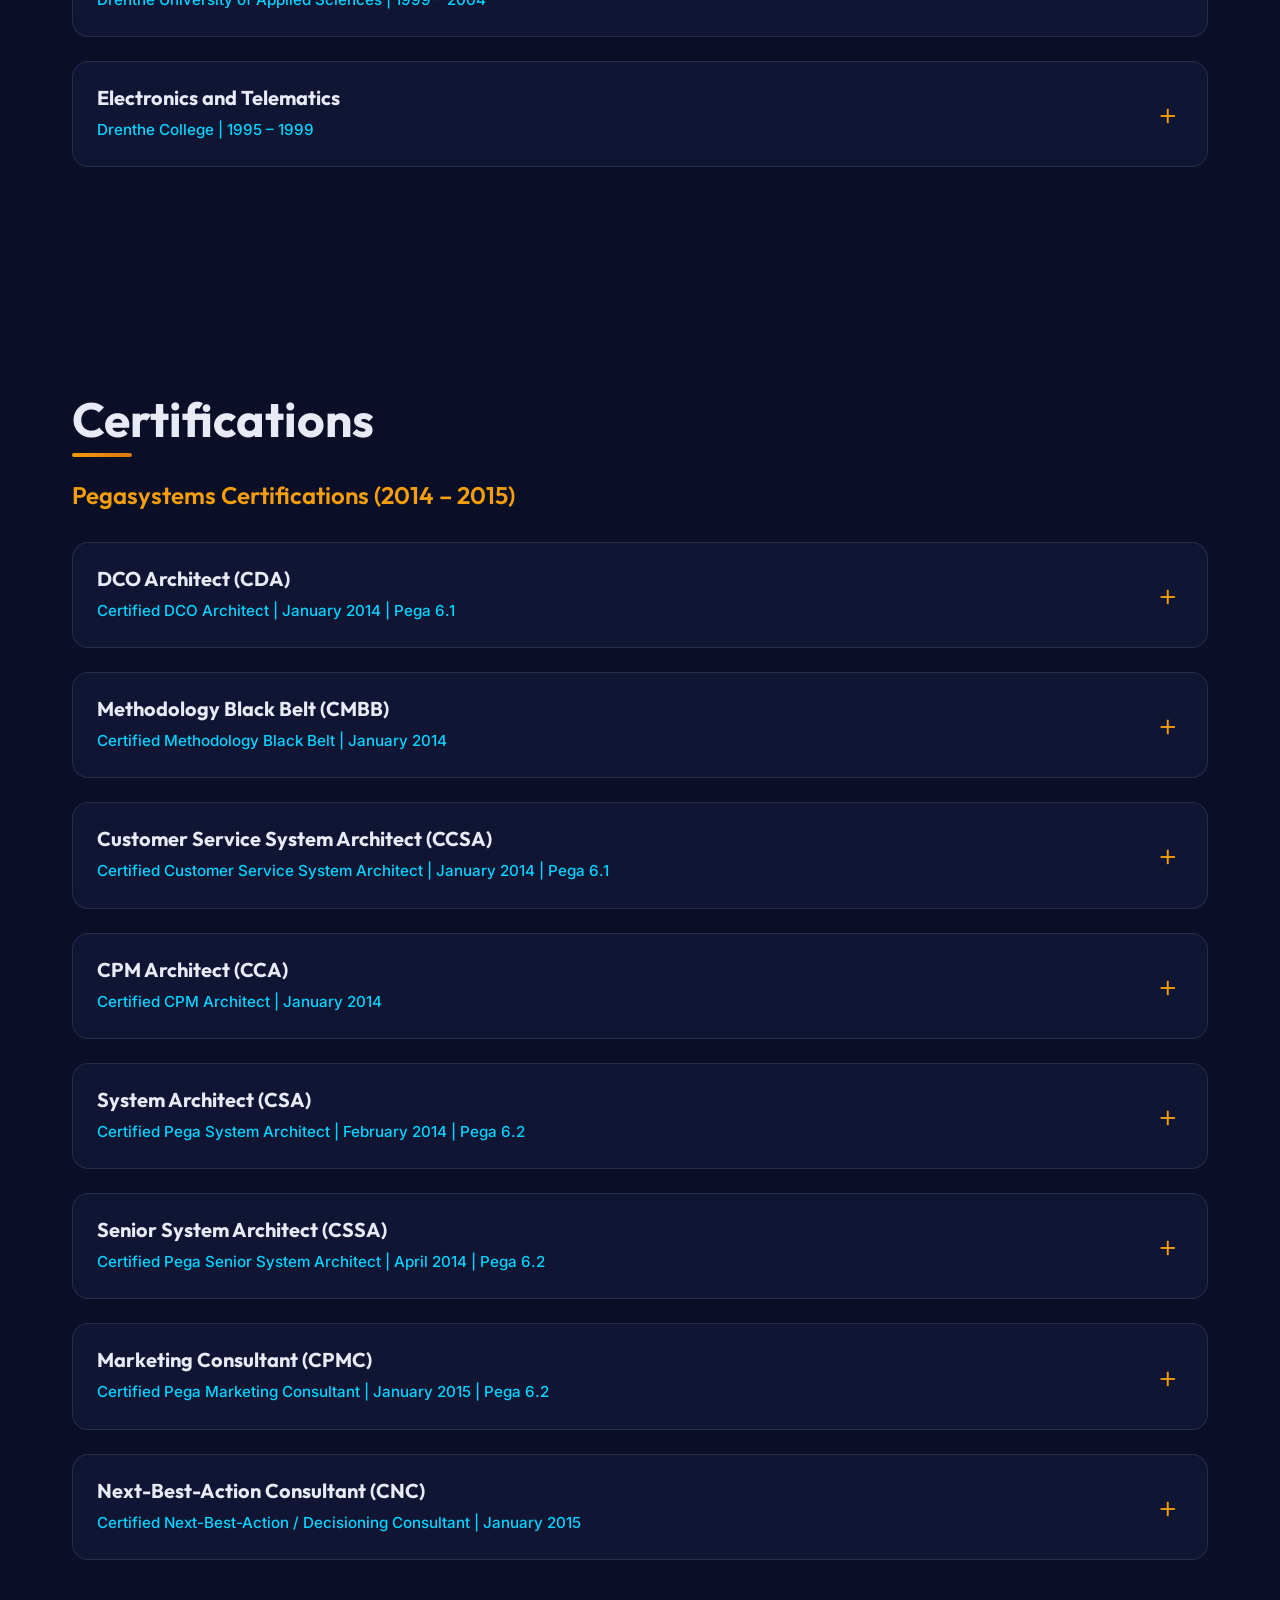
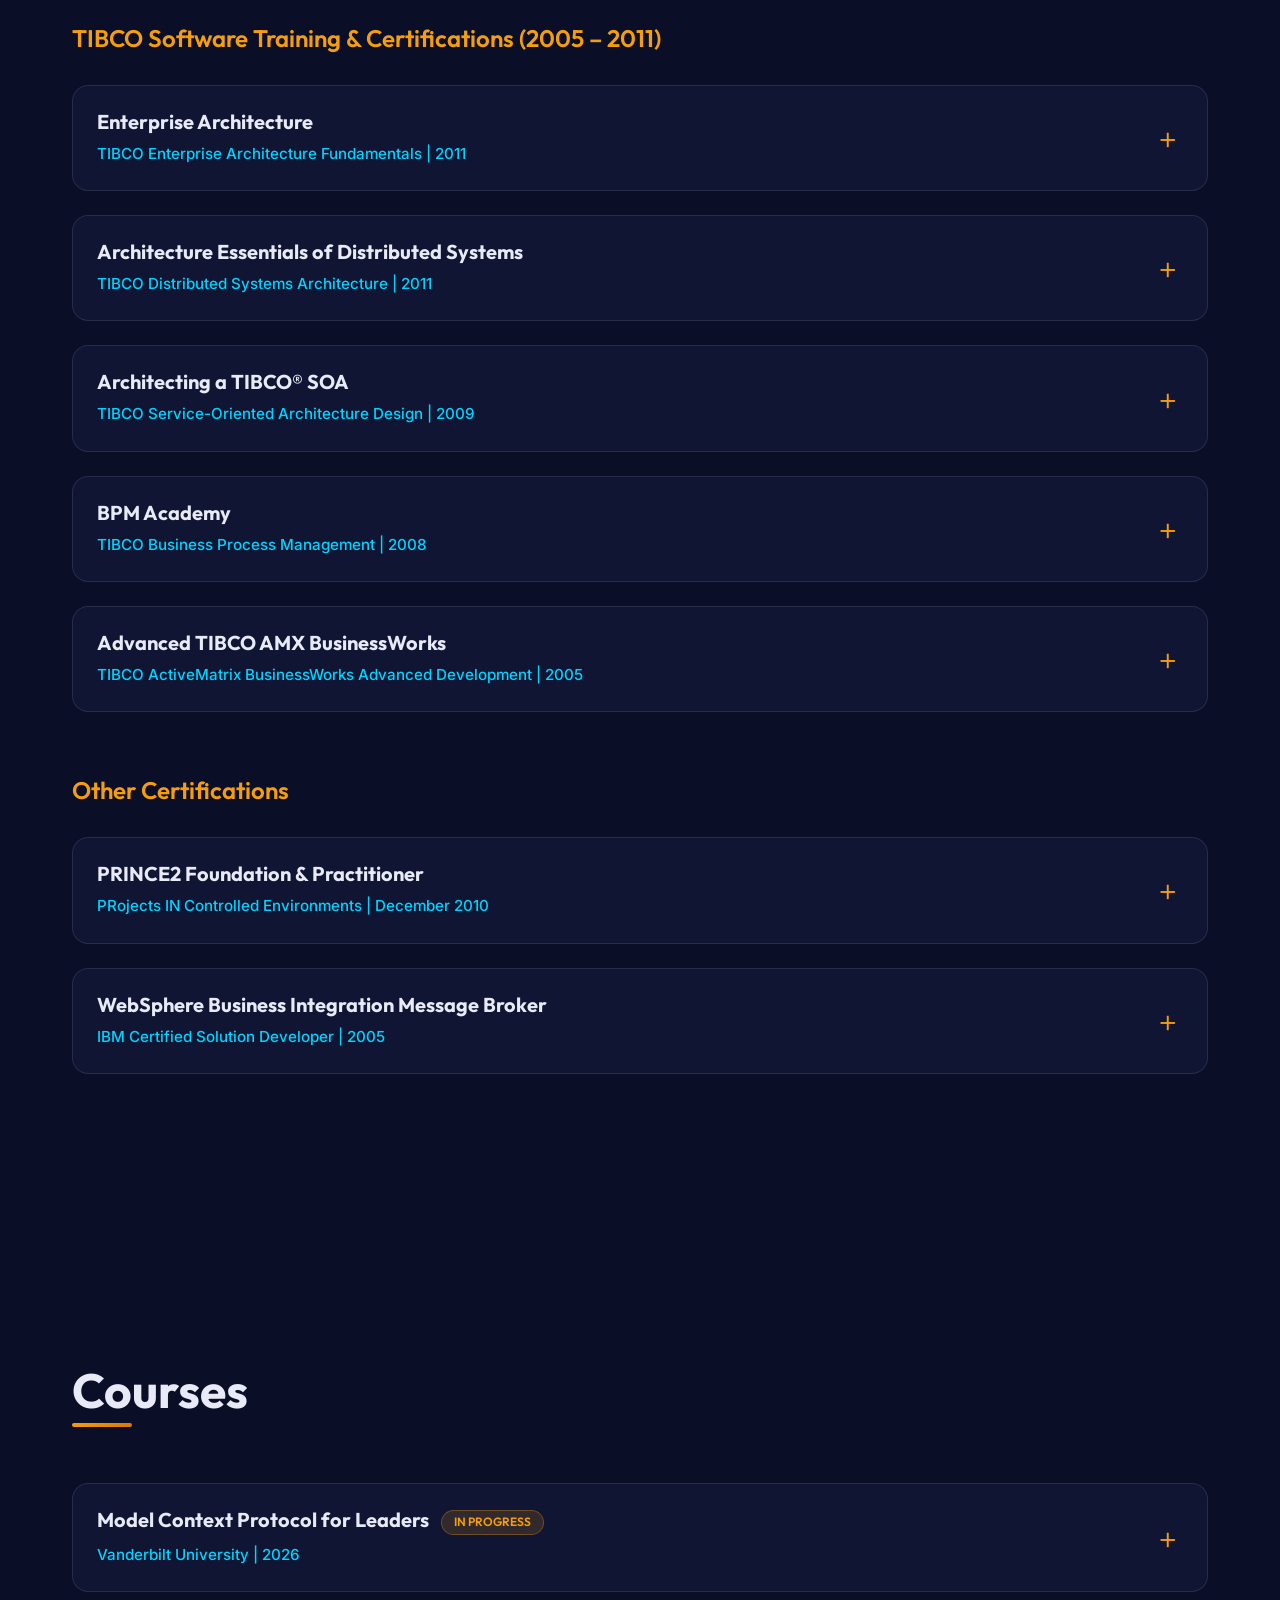
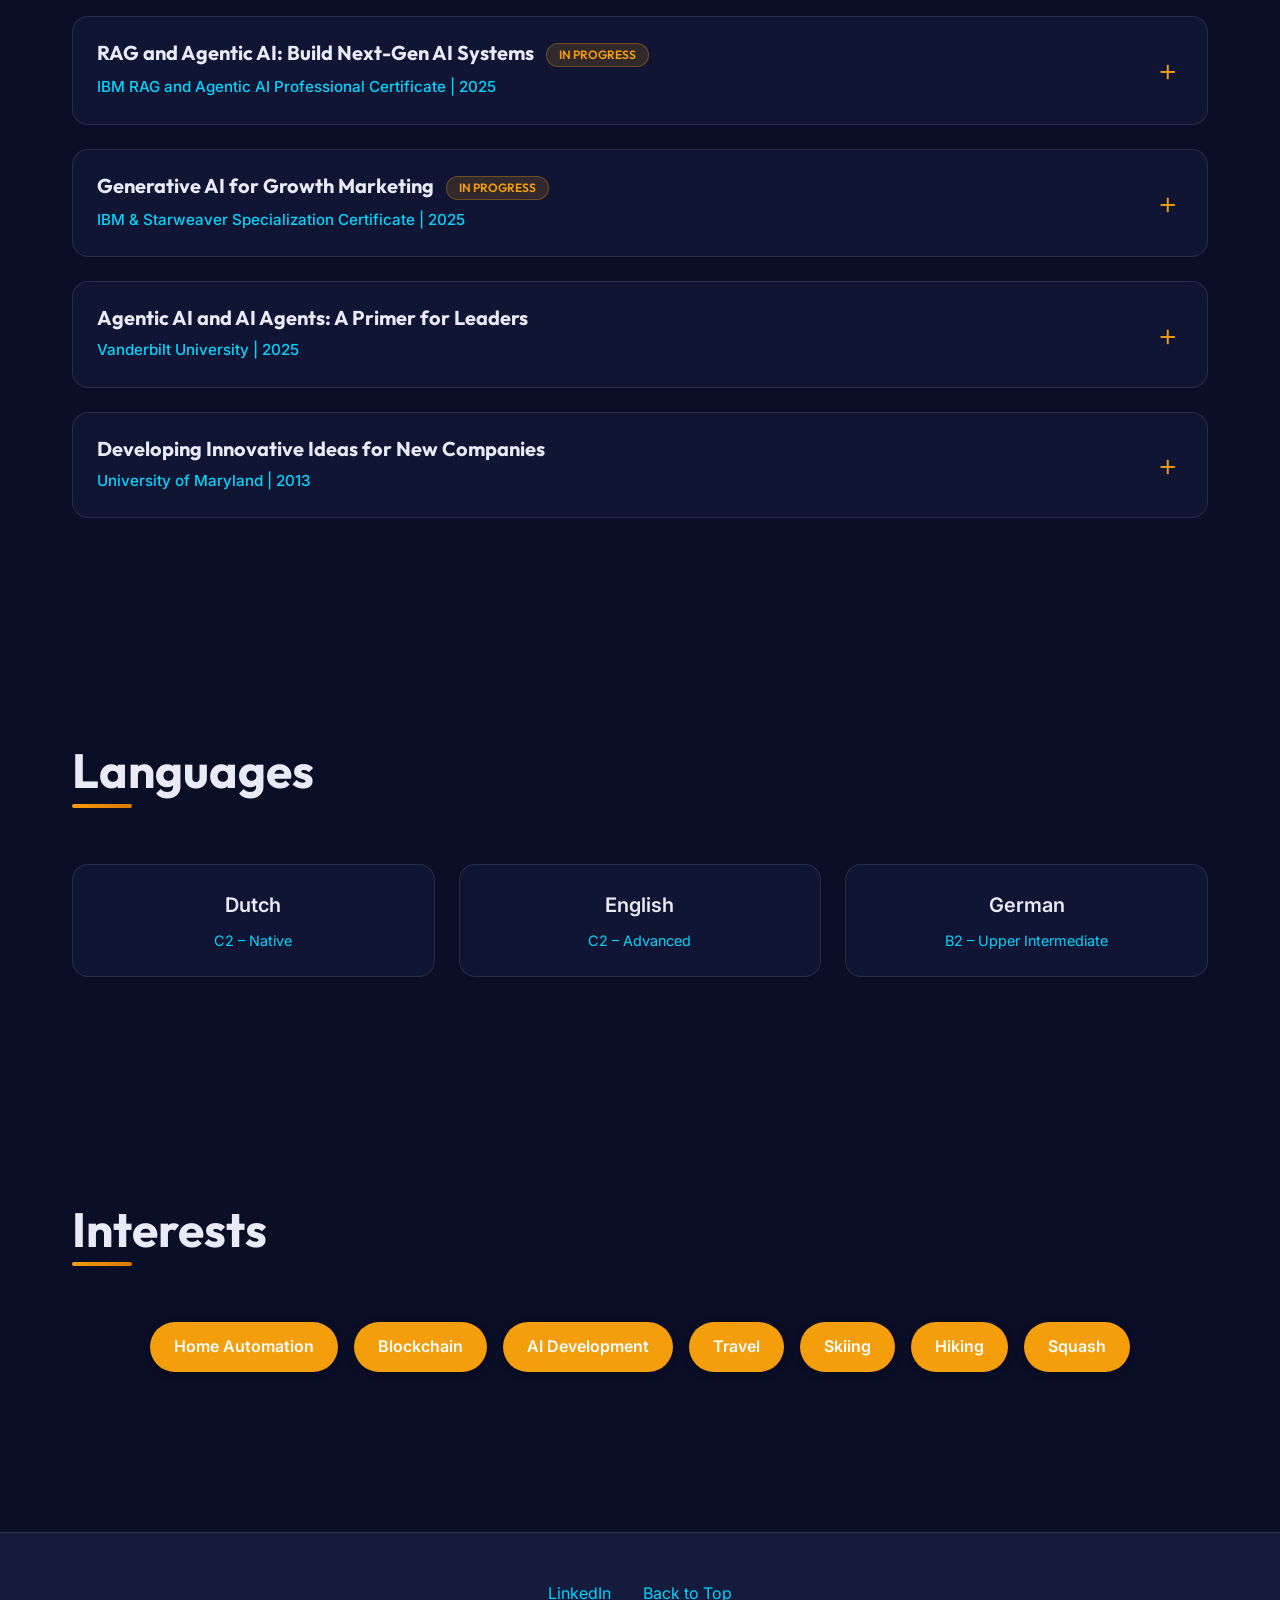
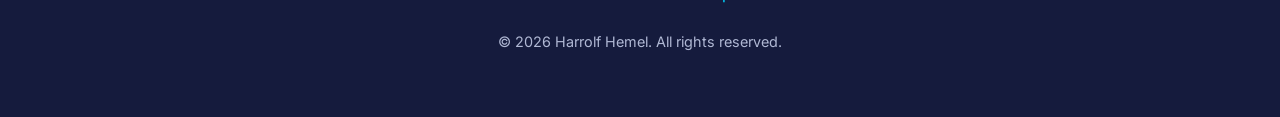
==== commit fc5487b1: "Update index.html" ====
--- a/index.html
+++ b/index.html
@@ -166,7 +166,7 @@
                                 d="M19 0h-14c-2.761 0-5 2.239-5 5v14c0 2.761 2.239 5 5 5h14c2.762 0 5-2.239 5-5v-14c0-2.761-2.238-5-5-5zm-11 19h-3v-11h3v11zm-1.5-12.268c-.966 0-1.75-.79-1.75-1.764s.784-1.764 1.75-1.764 1.75.79 1.75 1.764-.783 1.764-1.75 1.764zm13.5 12.268h-3v-5.604c0-3.368-4-3.113-4 0v5.604h-3v-11h3v1.765c1.396-2.586 7-2.777 7 2.476v6.759z" />
                         </svg>
                     </a>
-                    <a href="Harrolf_Hemel_CV.pdf" target="_blank" class="icon-link" aria-label="Download CV">
+<!--                    <a href="Harrolf_Hemel_CV.pdf" target="_blank" class="icon-link" aria-label="Download CV">
                         <svg xmlns="http://www.w3.org/2000/svg" width="32" height="32" viewBox="0 0 24 24" fill="none"
                             stroke="currentColor" stroke-width="2" stroke-linecap="round" stroke-linejoin="round">
                             <path d="M14 2H6a2 2 0 0 0-2 2v16a2 2 0 0 0 2 2h12a2 2 0 0 0 2-2V8z"></path>
@@ -176,7 +176,7 @@
                             <polyline points="10 9 9 9 8 9"></polyline>
                         </svg>
                     </a>
-                </div>
+-->                </div>
             </div>
         </div>
         <div class="scroll-indicator">
